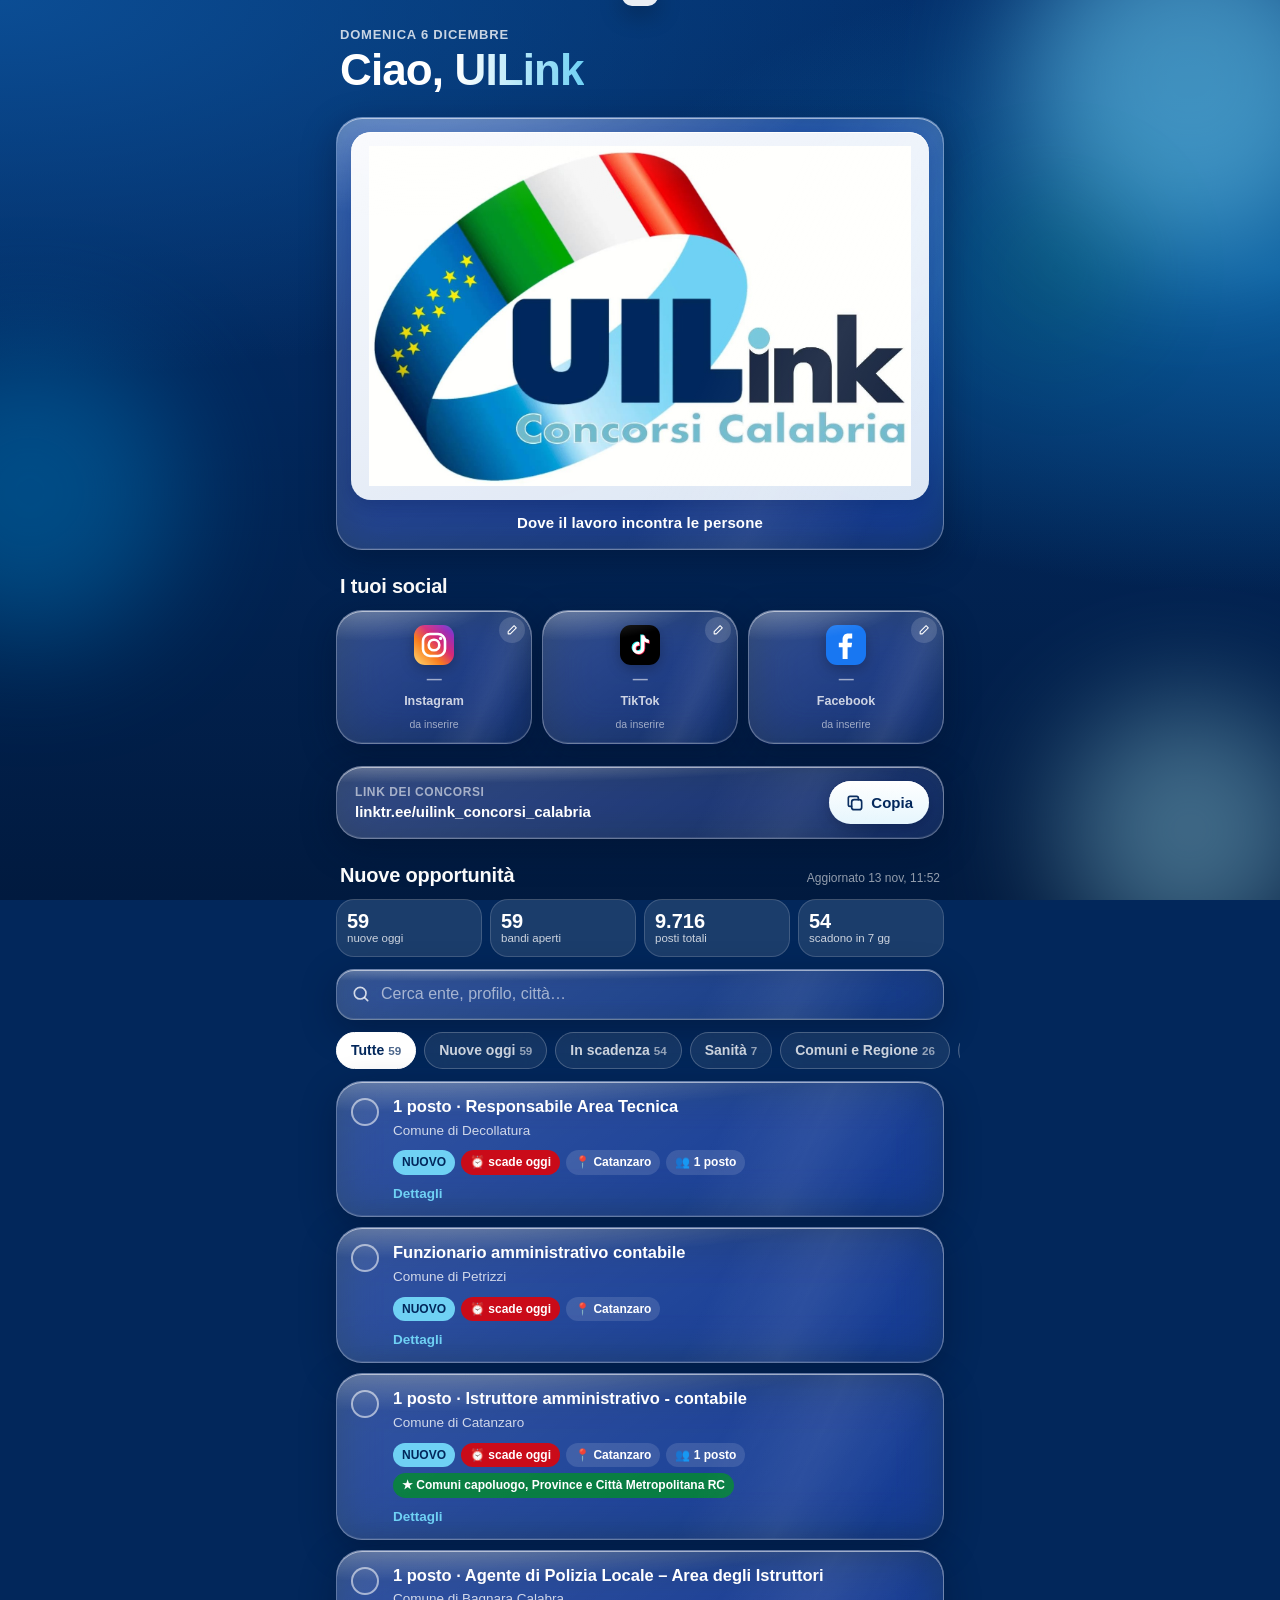
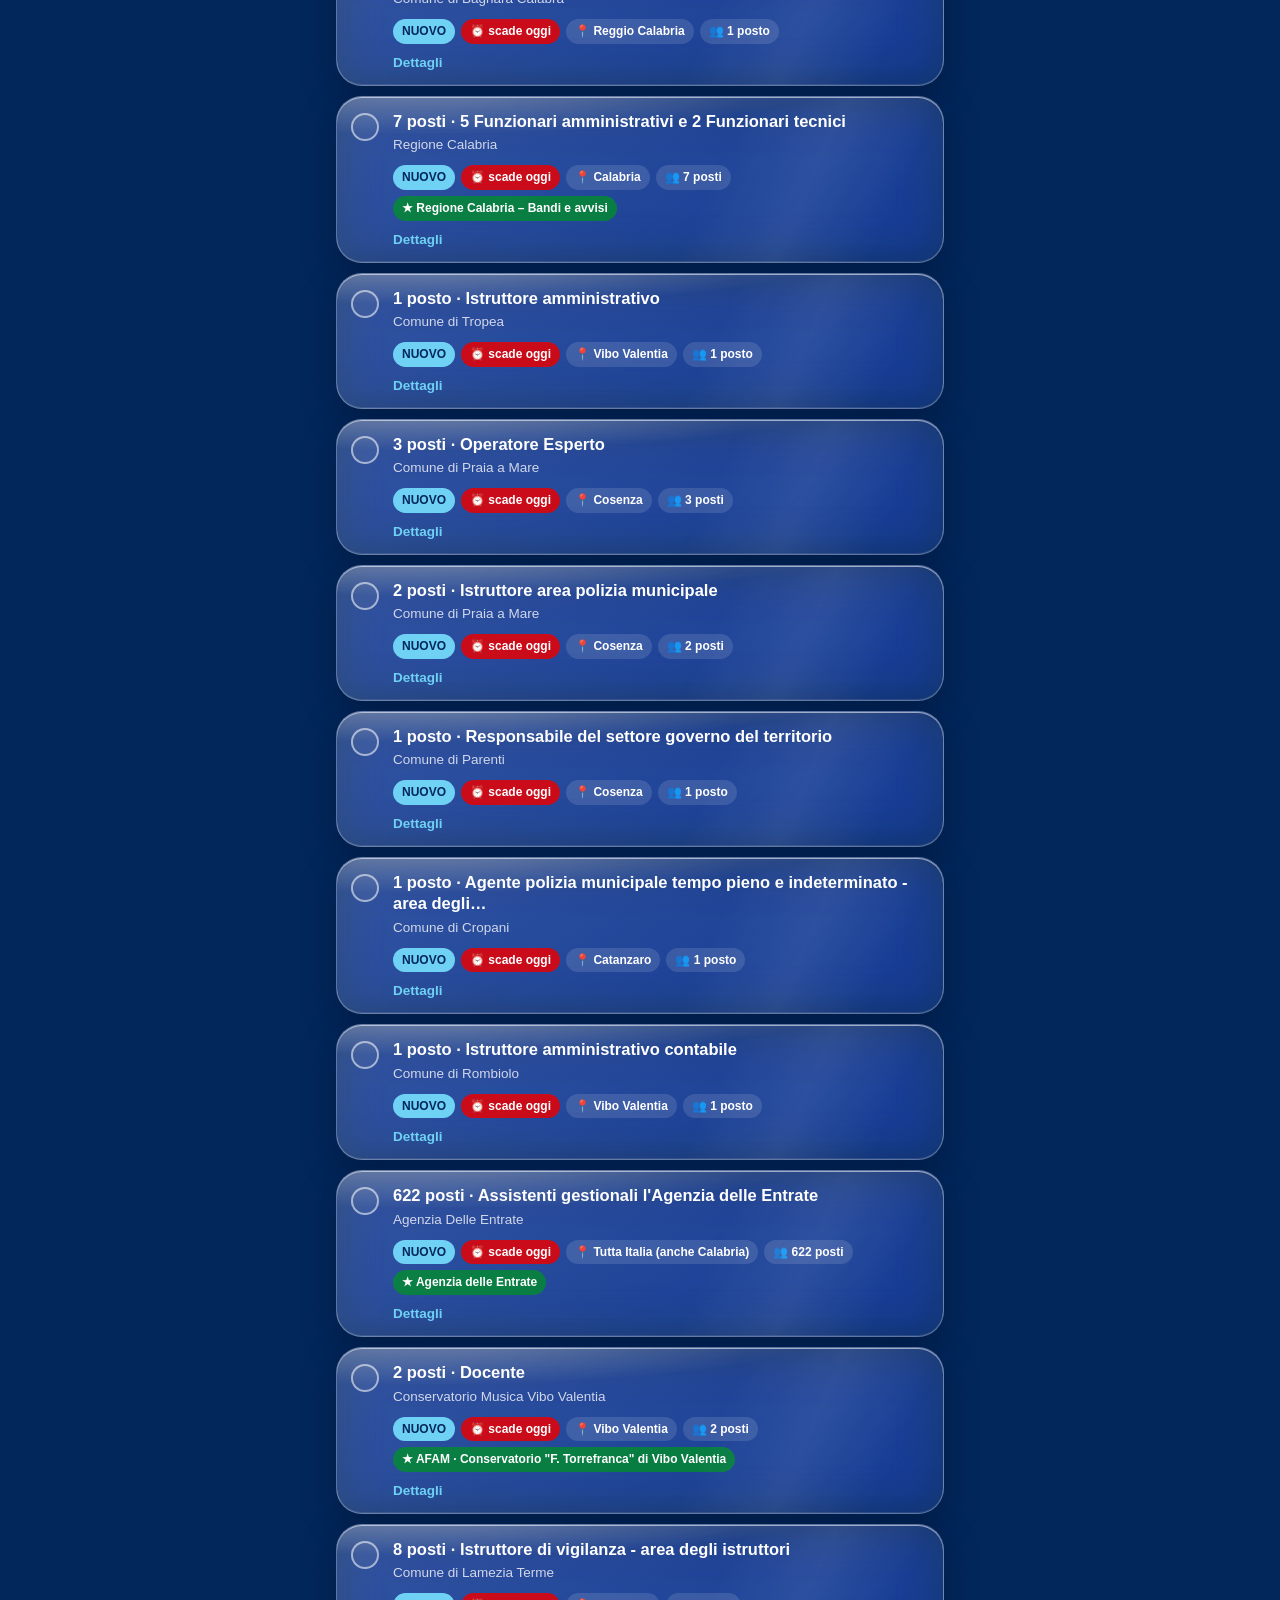
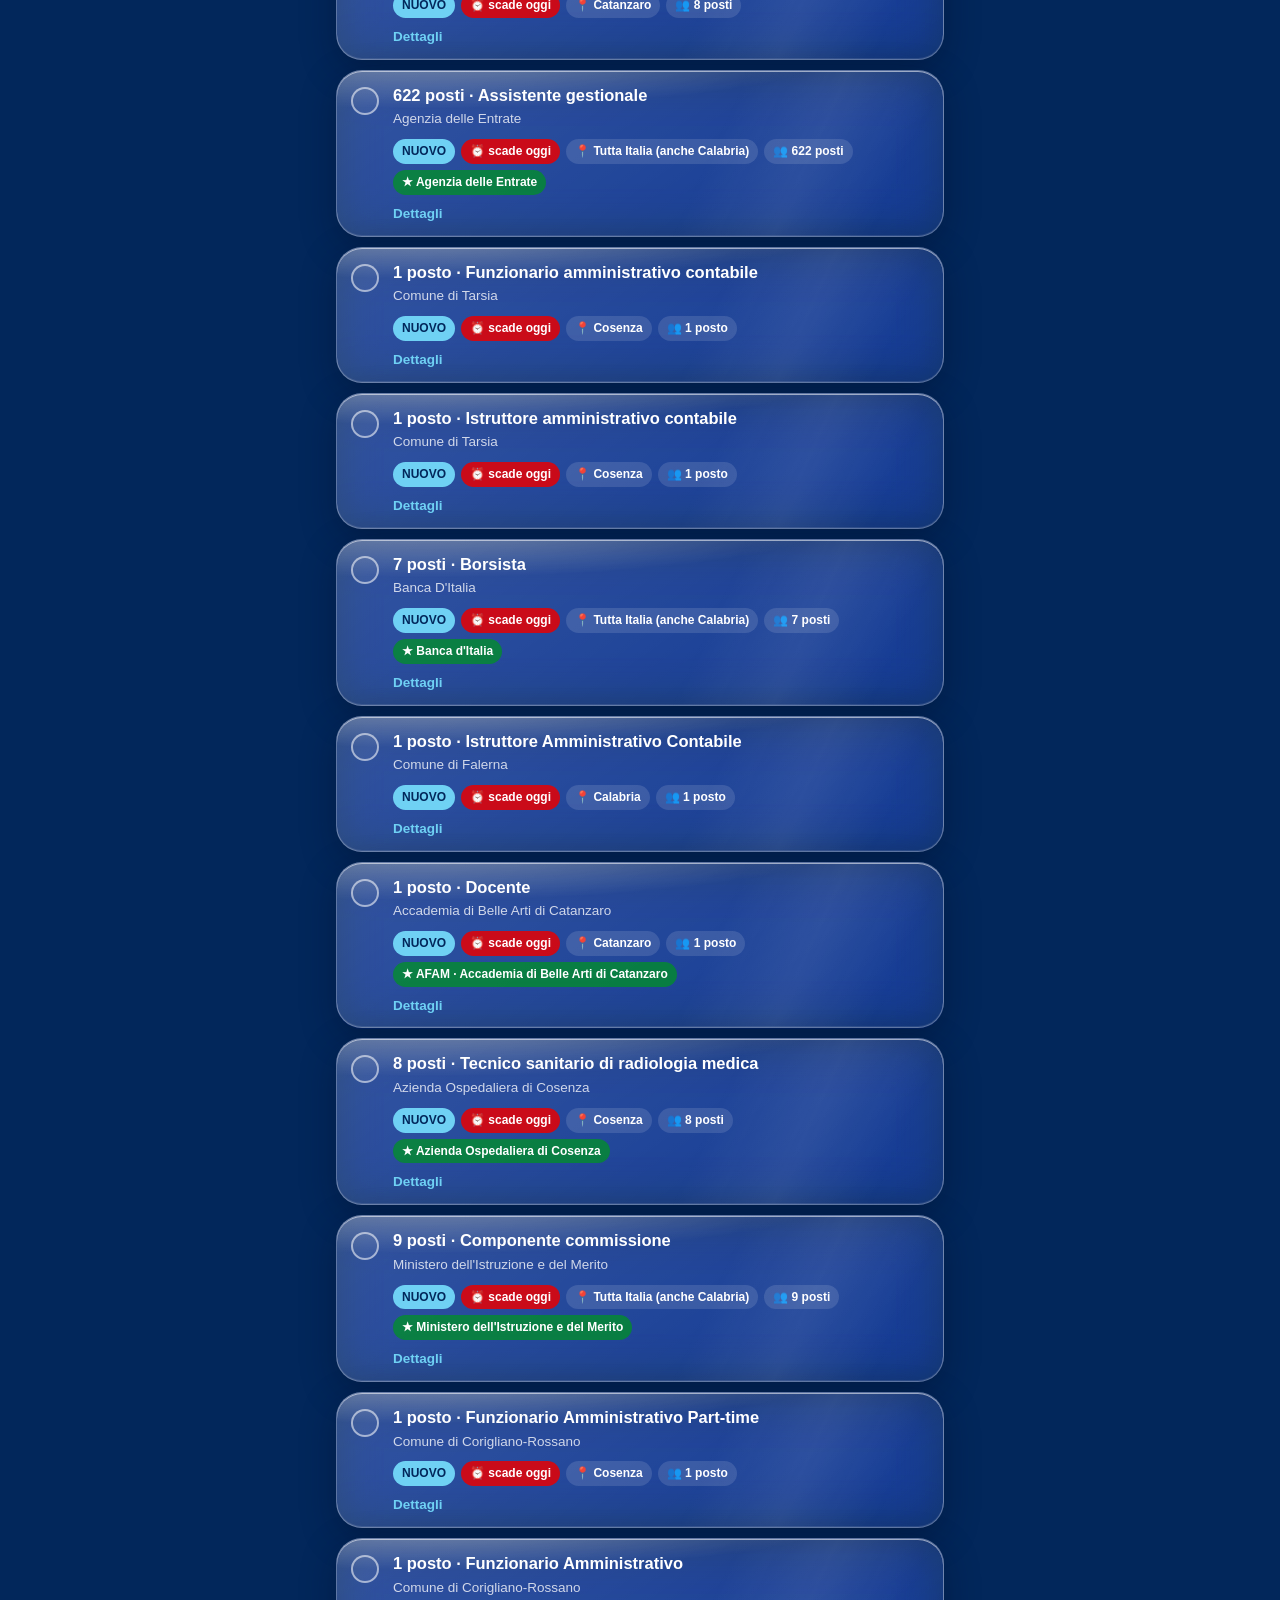
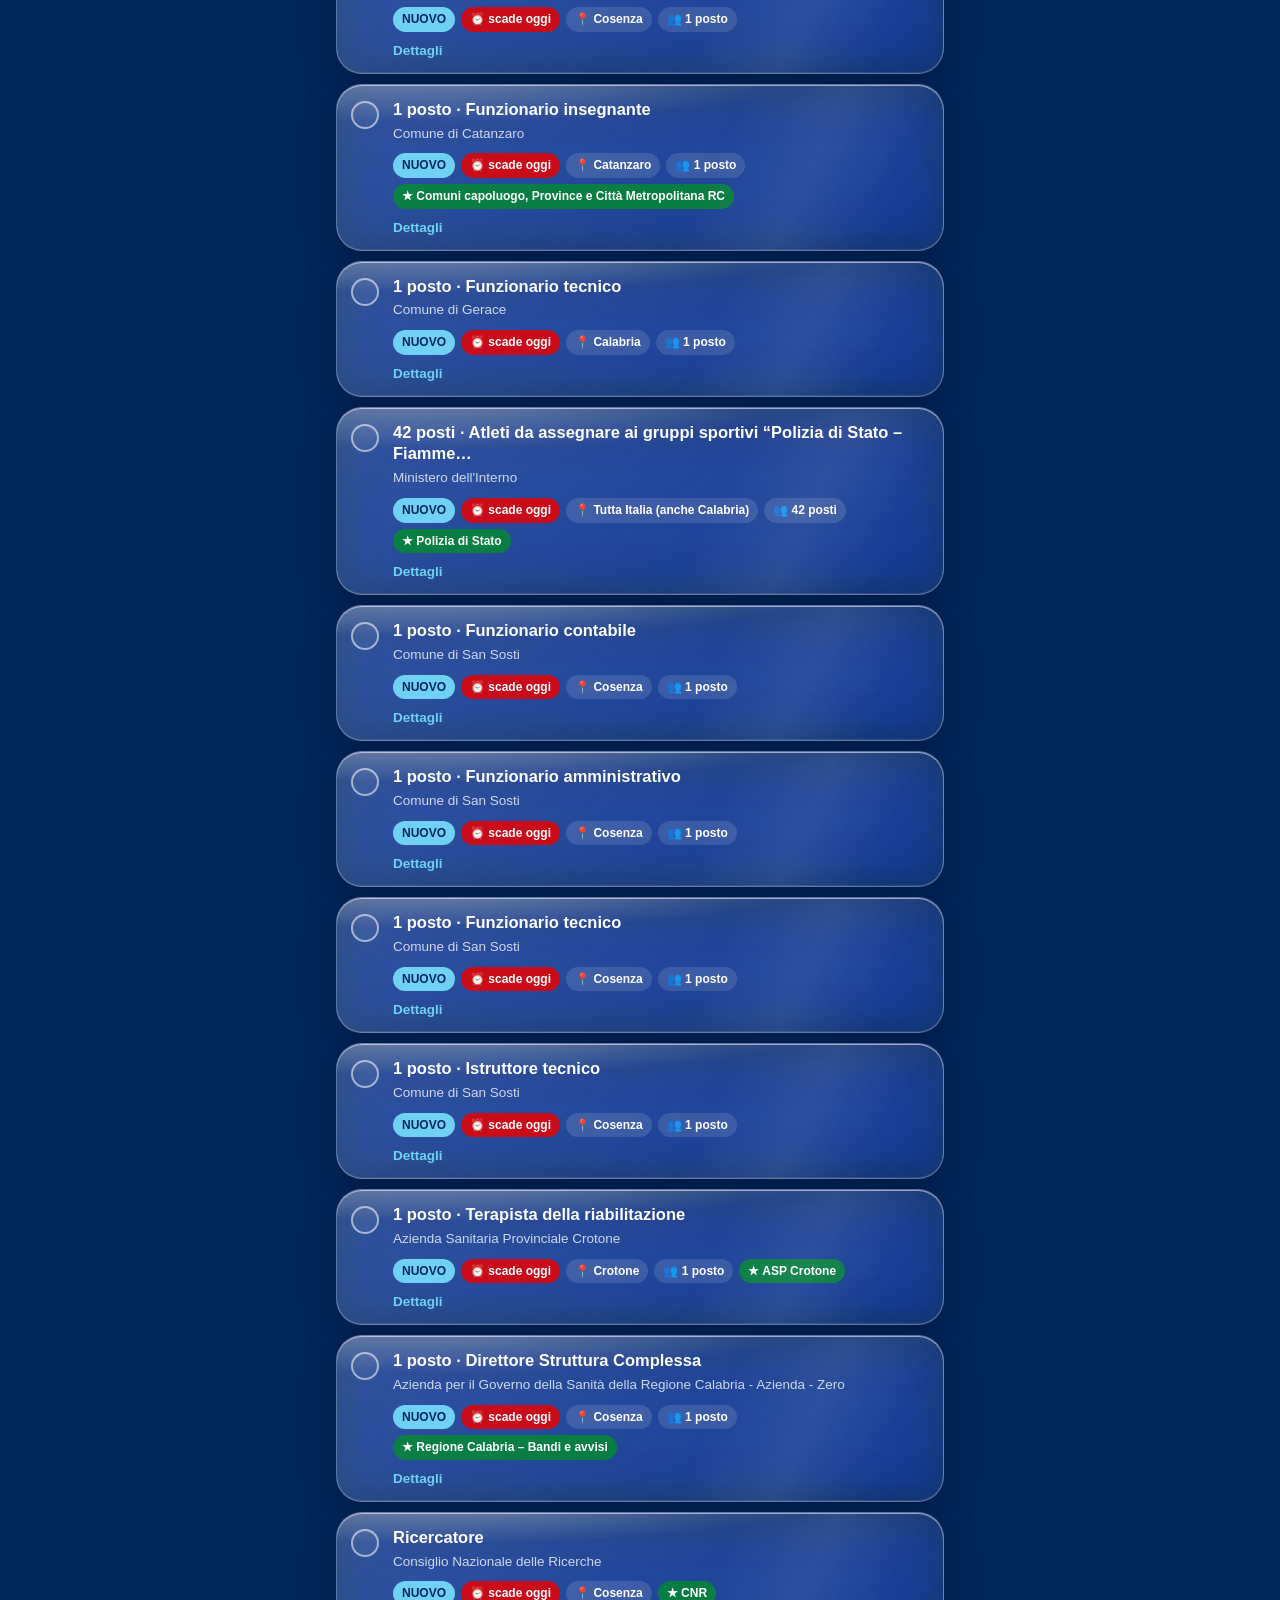
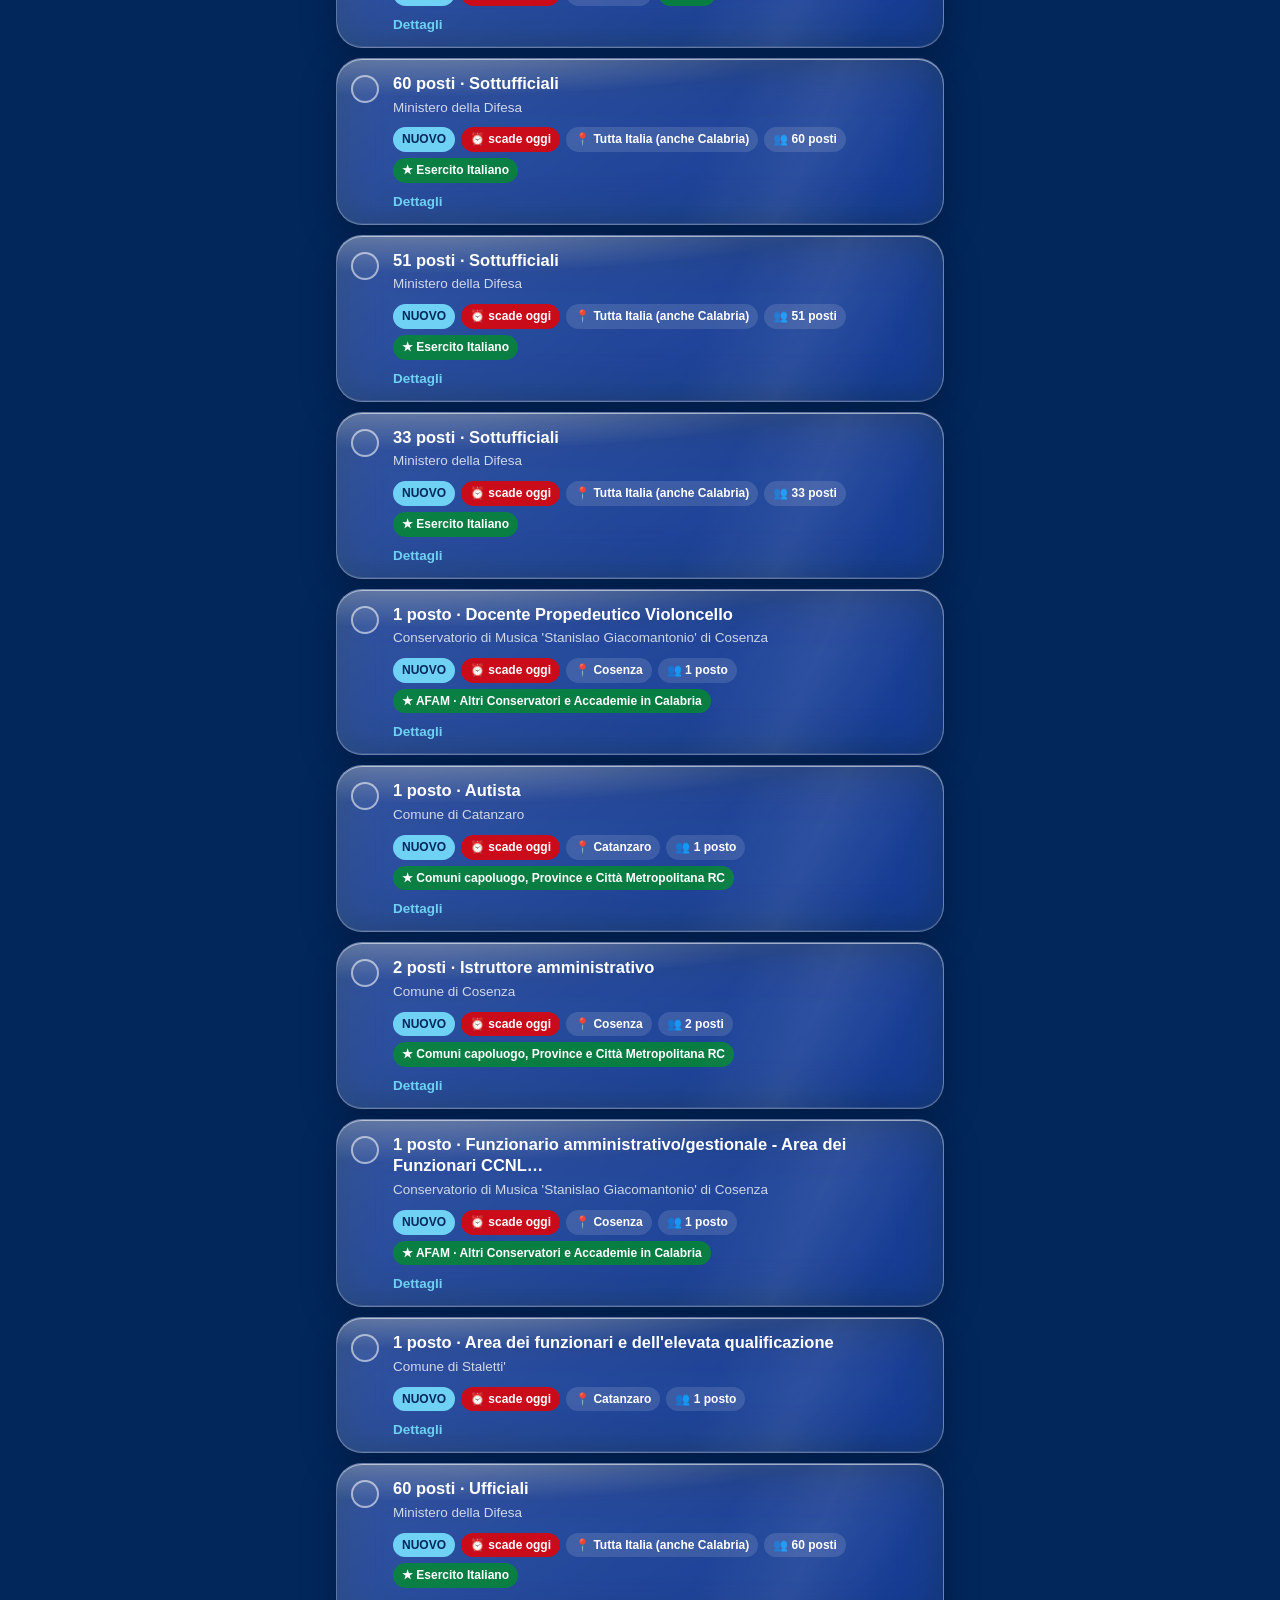
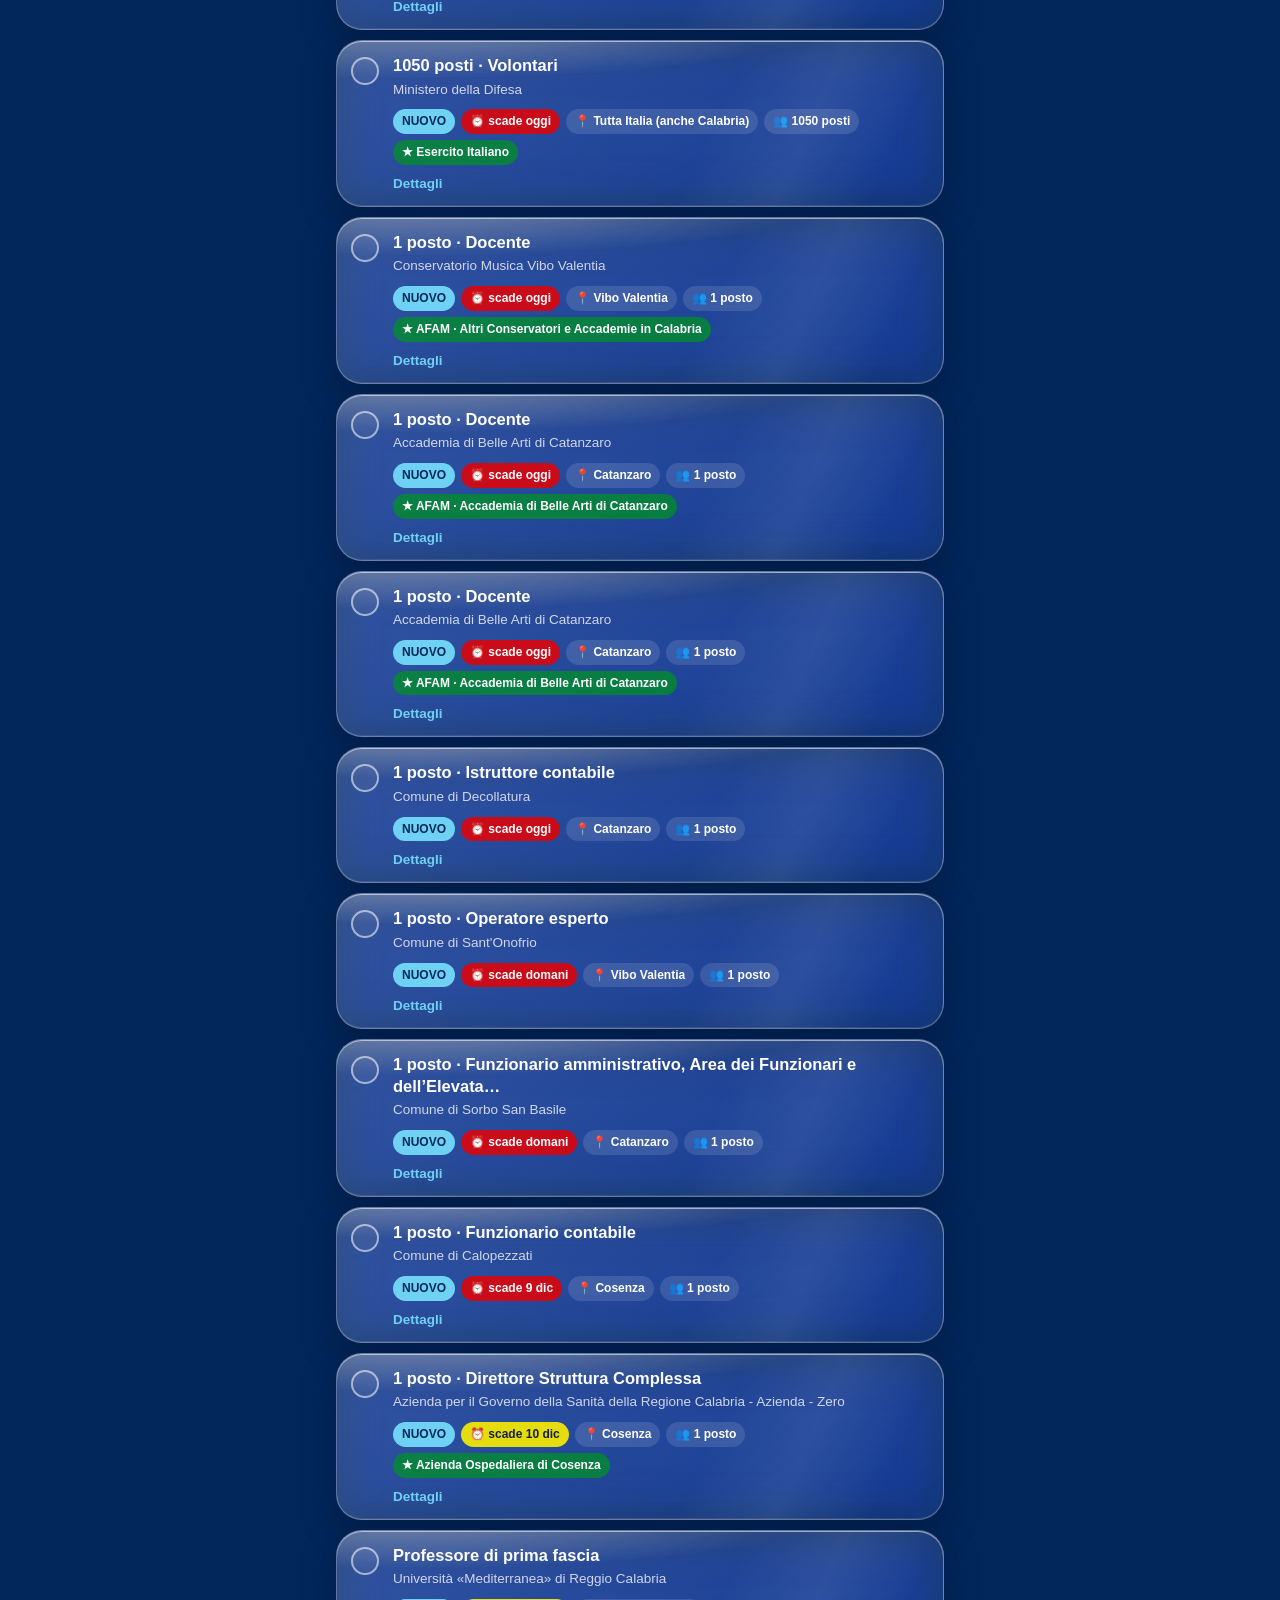
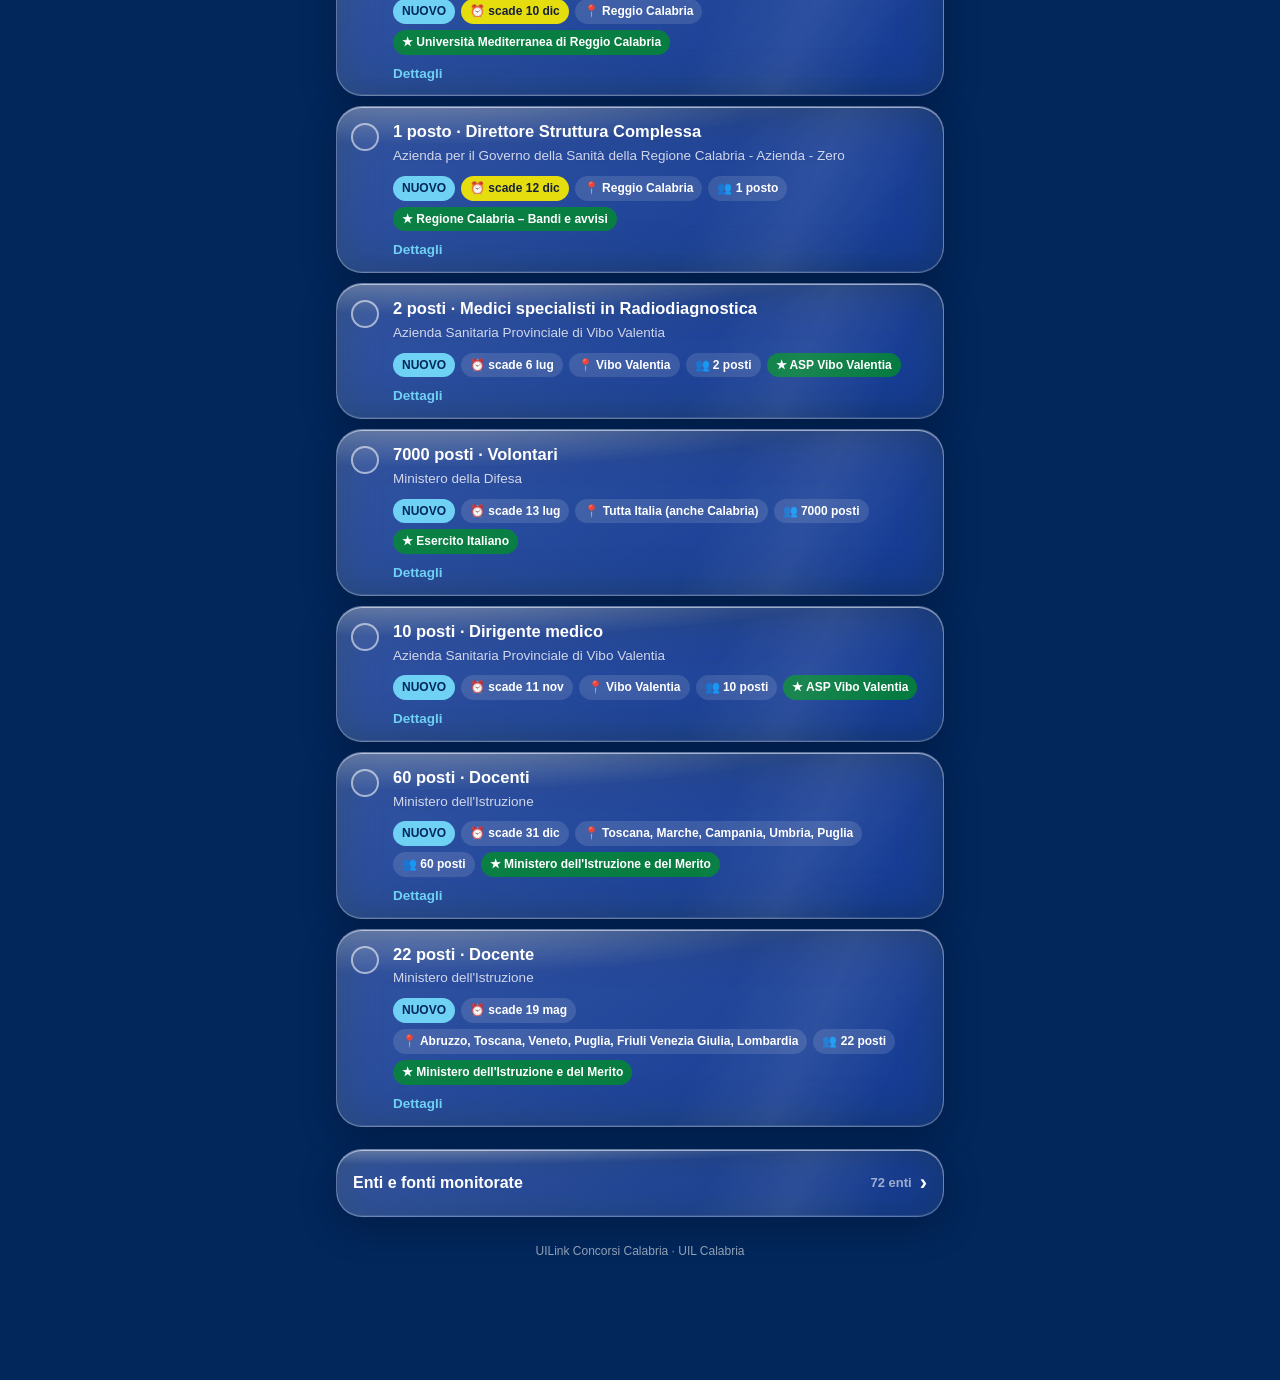
==== index.html @ e1fb7794 "UILink Concorsi Calabria: web app iPhone con raccolta bandi giornaliera Co-Authored-By: Claude Opus " ====
<!doctype html>
<html lang="it">
<head>
  <meta charset="utf-8">
  <meta name="viewport" content="width=device-width, initial-scale=1, viewport-fit=cover">
  <title>UILink Concorsi</title>
  <meta name="description" content="UILink Concorsi Calabria – opportunità di lavoro in Calabria ogni giorno">
  <meta name="theme-color" content="#02275B">
  <meta name="apple-mobile-web-app-capable" content="yes">
  <meta name="mobile-web-app-capable" content="yes">
  <meta name="apple-mobile-web-app-status-bar-style" content="black-translucent">
  <meta name="apple-mobile-web-app-title" content="UILink">
  <link rel="apple-touch-icon" href="icons/apple-touch-icon.png">
  <link rel="icon" type="image/png" href="icons/icon-192.png">
  <link rel="manifest" href="manifest.webmanifest">
  <link rel="stylesheet" href="styles.css">
</head>
<body>
  <!-- sfondo animato -->
  <div class="bg" aria-hidden="true">
    <span class="blob b1"></span><span class="blob b2"></span><span class="blob b3"></span><span class="blob b4"></span>
  </div>

  <main class="app">
    <!-- SALUTO -->
    <header class="hello">
      <p class="hello-date" id="today"></p>
      <h1>Ciao, <span class="grad">UILink</span></h1>
    </header>

    <!-- LOGO -->
    <section class="glass hero">
      <div class="logo-tile"><img src="icons/logo.jpg" alt="UILink Concorsi Calabria" width="1490" height="935"></div>
      <p class="tagline">Dove il lavoro incontra le persone</p>
    </section>

    <!-- CONTATORI SOCIAL -->
    <section aria-labelledby="social-title">
      <h2 class="section-title" id="social-title">I tuoi social</h2>
      <div class="social-grid" id="social"></div>
    </section>

    <!-- LINKTREE -->
    <section class="glass link-box">
      <div class="link-text">
        <span class="label">Link dei concorsi</span>
        <a id="linktree" href="https://linktr.ee/uilink_concorsi_calabria" target="_blank" rel="noopener">linktr.ee/uilink_concorsi_calabria</a>
      </div>
      <button class="btn-copy" id="copyLink" aria-label="Copia il link negli appunti">
        <svg viewBox="0 0 24 24" aria-hidden="true"><rect x="8" y="8" width="12" height="12" rx="3"/><path d="M16 8V6a2 2 0 0 0-2-2H6a2 2 0 0 0-2 2v8a2 2 0 0 0 2 2h2"/></svg>
        <span>Copia</span>
      </button>
    </section>

    <!-- OPPORTUNITÀ -->
    <section aria-labelledby="jobs-title">
      <div class="jobs-head">
        <h2 class="section-title" id="jobs-title">Nuove opportunità</h2>
        <span class="updated" id="updated"></span>
      </div>
      <div class="stats" id="stats"></div>
      <label class="glass search">
        <svg viewBox="0 0 24 24" aria-hidden="true"><circle cx="11" cy="11" r="7"/><path d="m20 20-3.5-3.5"/></svg>
        <input id="q" type="search" placeholder="Cerca ente, profilo, città…" autocomplete="off">
      </label>
      <div class="chips" id="chips" role="tablist"></div>
      <div class="jobs" id="jobs"><p class="empty">Caricamento opportunità…</p></div>
    </section>

    <!-- FONTI -->
    <section class="glass sources">
      <details>
        <summary>
          <span>Enti e fonti monitorate</span>
          <span class="count" id="srcCount"></span>
        </summary>
        <p class="hint">Bandi raccolti ogni mattina da inPA, ConcorsiPubblici e Concorsando e riconosciuti per ente.
          Per le aziende che pubblicano solo sul proprio sito apri la pagina "Lavora con noi".</p>
        <div id="sources"></div>
      </details>
    </section>

    <footer class="foot">UILink Concorsi Calabria · UIL Calabria</footer>
  </main>

  <!-- BARRA AZIONE SELEZIONE -->
  <div class="action-bar" id="actionBar" hidden>
    <button class="ghost" id="clearSel">Annulla</button>
    <button class="primary" id="makeText">
      <svg viewBox="0 0 24 24" aria-hidden="true"><path d="M4 20h4L19 9l-4-4L4 16v4z"/><path d="m14 6 4 4"/></svg>
      Crea testo video <b id="selCount">0</b>
    </button>
  </div>

  <!-- FOGLIO TESTO VIDEO -->
  <div class="sheet-backdrop" id="sheetBg" hidden></div>
  <section class="sheet" id="sheet" aria-modal="true" role="dialog" aria-labelledby="sheet-title" hidden>
    <div class="grabber"></div>
    <div class="sheet-head">
      <h2 id="sheet-title">Testo per il video</h2>
      <button class="icon-btn" id="closeSheet" aria-label="Chiudi">✕</button>
    </div>
    <p class="hint">Puoi modificare liberamente il testo. Le parti tra [parentesi quadre] sono da completare.</p>
    <textarea id="script" spellcheck="true"></textarea>
    <div class="sheet-actions">
      <button class="ghost" id="regen">↻ Altro titolo</button>
      <button class="ghost" id="share">Condividi</button>
      <button class="primary" id="copyScript">Copia</button>
    </div>
  </section>

  <!-- MODIFICA FOLLOWER -->
  <dialog class="glass dlg" id="fDialog">
    <form method="dialog">
      <h3 id="fTitle">Follower</h3>
      <p class="hint" id="fHint"></p>
      <input id="fInput" type="number" inputmode="numeric" min="0" placeholder="Numero follower">
      <a class="ghost tt-link" id="ttConnect" href="#" hidden>Collega TikTok per l'aggiornamento automatico</a>
      <div class="sheet-actions">
        <button class="ghost" value="cancel">Annulla</button>
        <button class="primary" value="ok" id="fSave">Salva</button>
      </div>
    </form>
  </dialog>

  <div class="toast" id="toast" role="status" aria-live="polite"></div>

  <script src="app.js"></script>
</body>
</html>
---- styles.css ----
/* UILink Concorsi Calabria — palette dal logo UIL */
:root {
  --navy: #02275B;
  --ink: #15213B;
  --eu: #006DAE;
  --celeste: #76ADC2;
  --azzurro: #6FD1F4;
  --dot: #76C7DC;
  --verde: #019026;
  --rosso: #E70103;
  --stella: #FBEE01;

  --text: #FFFFFF;
  --text-2: rgba(255, 255, 255, .78);
  --text-3: rgba(255, 255, 255, .58);
  --glass-bg: linear-gradient(145deg, rgba(255, 255, 255, .20), rgba(255, 255, 255, .07));
  --glass-border: rgba(255, 255, 255, .30);
  --glass-shadow: 0 10px 34px rgba(0, 12, 40, .38);
  --radius: 26px;
  --blur: blur(24px) saturate(185%);
  --safe-b: env(safe-area-inset-bottom, 0px);
  --safe-t: env(safe-area-inset-top, 0px);
  color-scheme: dark;
}

* { box-sizing: border-box; -webkit-tap-highlight-color: transparent; }
html { -webkit-text-size-adjust: 100%; }
body {
  margin: 0;
  min-height: 100vh;
  background: var(--navy);
  color: var(--text);
  font-family: -apple-system, BlinkMacSystemFont, "SF Pro Text", "SF Pro Display", "Helvetica Neue", Arial, sans-serif;
  font-size: 16px;
  line-height: 1.4;
  overflow-x: hidden;
}
button, input, textarea { font: inherit; color: inherit; }
a { color: inherit; }
svg { width: 20px; height: 20px; fill: none; stroke: currentColor; stroke-width: 2; stroke-linecap: round; stroke-linejoin: round; flex: none; }

/* ---------- sfondo liquido ---------- */
.bg {
  position: fixed; inset: 0; z-index: -1; overflow: hidden;
  background:
    radial-gradient(120% 70% at 0% 0%, #0b4d94 0%, transparent 60%),
    radial-gradient(90% 60% at 100% 30%, #0a5d9e 0%, transparent 60%),
    linear-gradient(180deg, #03306c 0%, var(--navy) 45%, #011a3f 100%);
}
.blob { position: absolute; border-radius: 50%; filter: blur(60px); opacity: .55; animation: float 22s ease-in-out infinite alternate; }
.b1 { width: 340px; height: 340px; background: var(--azzurro); top: -90px; right: -80px; }
.b2 { width: 300px; height: 300px; background: var(--eu); top: 38%; left: -120px; animation-duration: 26s; }
.b3 { width: 260px; height: 260px; background: var(--celeste); bottom: -60px; right: -40px; animation-duration: 30s; }
.b4 { width: 140px; height: 140px; background: var(--verde); top: 22%; right: 12%; opacity: .18; animation-duration: 34s; }
@keyframes float { to { transform: translate(40px, 60px) scale(1.15); } }
@media (prefers-reduced-motion: reduce) { .blob { animation: none; } }

/* ---------- vetro ---------- */
.glass {
  position: relative;
  background: var(--glass-bg);
  -webkit-backdrop-filter: var(--blur);
  backdrop-filter: var(--blur);
  border: 1px solid var(--glass-border);
  border-radius: var(--radius);
  box-shadow: var(--glass-shadow), inset 0 1px 0 rgba(255, 255, 255, .55), inset 0 -1px 0 rgba(255, 255, 255, .10);
  overflow: hidden;
}
/* riflesso speculare tipo "liquid glass" */
.glass::before {
  content: ""; position: absolute; inset: 0; pointer-events: none; border-radius: inherit;
  background:
    radial-gradient(120% 60% at 15% -10%, rgba(255, 255, 255, .35), transparent 55%),
    linear-gradient(115deg, transparent 60%, rgba(255, 255, 255, .08) 75%, transparent 90%);
}

/* ---------- layout ---------- */
.app {
  max-width: 640px; margin: 0 auto;
  padding: calc(var(--safe-t) + 18px) 16px calc(var(--safe-b) + 120px);
  display: flex; flex-direction: column; gap: 22px;
}
.hello { padding: 8px 4px 0; }
.hello-date { margin: 0; color: var(--text-2); font-size: 13px; font-weight: 600; text-transform: uppercase; letter-spacing: .06em; }
.hello h1 { margin: 2px 0 0; font-size: 38px; line-height: 1.1; font-weight: 800; letter-spacing: -.02em; }
.grad { background: linear-gradient(90deg, #fff 0%, var(--azzurro) 100%); -webkit-background-clip: text; background-clip: text; color: transparent; }

.hero { padding: 14px; display: flex; flex-direction: column; gap: 12px; align-items: center; }
.logo-tile {
  width: 100%; border-radius: 20px; padding: 14px 18px;
  background: linear-gradient(160deg, rgba(255, 255, 255, .97), rgba(240, 248, 255, .9));
  box-shadow: inset 0 1px 0 #fff, 0 6px 20px rgba(0, 20, 60, .25);
}
.logo-tile img { display: block; width: 100%; height: auto; }
.tagline { margin: 0 0 2px; font-weight: 700; font-size: 15px; color: var(--text); letter-spacing: .01em; }

.section-title { margin: 0 4px 10px; font-size: 20px; font-weight: 700; letter-spacing: -.01em; }

/* ---------- social ---------- */
.social-grid { display: grid; grid-template-columns: repeat(3, 1fr); gap: 10px; }
.social {
  padding: 14px 10px 12px; text-align: center; text-decoration: none;
  display: flex; flex-direction: column; align-items: center; gap: 6px; min-width: 0;
}
.social .ico { width: 40px; height: 40px; border-radius: 12px; display: grid; place-items: center; box-shadow: 0 4px 14px rgba(0, 0, 0, .25); }
.social .ico svg { width: 40px; height: 40px; stroke: none; }
.social .num { font-size: 22px; font-weight: 800; letter-spacing: -.02em; font-variant-numeric: tabular-nums; line-height: 1.1; }
.social .num.na { font-size: 15px; color: var(--text-3); font-weight: 600; }
.social .name { font-size: 12.5px; color: var(--text-2); font-weight: 600; }
.social .meta { font-size: 10.5px; color: var(--text-3); }
.social .edit {
  position: absolute; top: 6px; right: 6px; width: 26px; height: 26px; border-radius: 50%;
  border: 0; background: rgba(255, 255, 255, .14); display: grid; place-items: center; cursor: pointer;
}
.social .edit svg { width: 13px; height: 13px; }

/* ---------- linktree ---------- */
.link-box { display: flex; align-items: center; gap: 12px; padding: 14px 14px 14px 18px; }
.link-text { flex: 1; min-width: 0; display: flex; flex-direction: column; }
.label { font-size: 12px; color: var(--text-3); font-weight: 600; text-transform: uppercase; letter-spacing: .05em; }
.link-text a { font-weight: 700; font-size: 15px; text-decoration: none; overflow: hidden; text-overflow: ellipsis; white-space: nowrap; }
.btn-copy {
  display: inline-flex; align-items: center; gap: 6px; border: 0; cursor: pointer;
  padding: 11px 16px; border-radius: 999px; font-weight: 700; font-size: 15px;
  background: linear-gradient(180deg, #fff, #e6f6fd); color: var(--navy);
  box-shadow: 0 4px 14px rgba(0, 0, 0, .22), inset 0 1px 0 #fff;
  transition: transform .15s ease;
}
.btn-copy:active { transform: scale(.95); }
.btn-copy.done { background: linear-gradient(180deg, #d7ffe1, #b8f2c8); color: #0b4d1f; }

/* ---------- opportunità ---------- */
.jobs-head { display: flex; align-items: baseline; justify-content: space-between; gap: 8px; }
.updated { font-size: 12px; color: var(--text-3); margin-right: 4px; text-align: right; }
.stats { display: grid; grid-template-columns: repeat(4, minmax(0, 1fr)); gap: 8px; margin: 0 0 12px; }
.stat {
  min-width: 0; padding: 10px 10px; border-radius: 18px;
  background: rgba(255, 255, 255, .10); border: 1px solid rgba(255, 255, 255, .16);
}
.stat b { display: block; font-size: 20px; font-weight: 800; font-variant-numeric: tabular-nums; line-height: 1.1; }
.stat span { font-size: 11.5px; color: var(--text-2); line-height: 1.2; display: block; }

.search { display: flex; align-items: center; gap: 10px; padding: 0 14px; border-radius: 18px; }
.search svg { color: var(--text-2); }
.search input { flex: 1; border: 0; background: none; outline: none; padding: 13px 0; font-size: 16px; min-width: 0; }
.search input::placeholder { color: var(--text-3); }

.chips { display: flex; gap: 8px; overflow-x: auto; padding: 12px 2px 4px; margin: 0 -16px; padding-left: 16px; padding-right: 16px; scrollbar-width: none; }
.chips::-webkit-scrollbar { display: none; }
.chip {
  flex: none; border: 1px solid rgba(255, 255, 255, .22); background: rgba(255, 255, 255, .08);
  padding: 8px 14px; border-radius: 999px; font-size: 14px; font-weight: 600; color: var(--text-2); cursor: pointer;
  -webkit-backdrop-filter: blur(12px); backdrop-filter: blur(12px); white-space: nowrap;
}
.chip[aria-selected="true"] { background: #fff; color: var(--navy); border-color: #fff; }
.chip small { opacity: .7; font-weight: 700; margin-left: 4px; }

.jobs { display: flex; flex-direction: column; gap: 10px; margin-top: 8px; }
.empty { text-align: center; color: var(--text-2); padding: 30px 10px; }

.job { padding: 14px 14px 12px; display: grid; grid-template-columns: 30px 1fr; gap: 4px 12px; transition: border-color .2s, transform .15s; }
.job.sel { border-color: var(--azzurro); box-shadow: var(--glass-shadow), 0 0 0 2px rgba(111, 209, 244, .55), inset 0 1px 0 rgba(255, 255, 255, .55); }
.check {
  grid-row: span 3; align-self: start; margin-top: 2px;
  width: 28px; height: 28px; border-radius: 50%; border: 2px solid rgba(255, 255, 255, .55);
  background: rgba(255, 255, 255, .06); display: grid; place-items: center; cursor: pointer; padding: 0;
}
.check svg { width: 16px; height: 16px; opacity: 0; stroke-width: 3; }
.job.sel .check { background: var(--azzurro); border-color: var(--azzurro); color: var(--navy); }
.job.sel .check svg { opacity: 1; }
.job-title { margin: 0; font-size: 16.5px; font-weight: 700; line-height: 1.3; cursor: pointer; }
.job-ente { font-size: 13.5px; color: var(--text-2); margin: 0; }
.tags { display: flex; flex-wrap: wrap; gap: 6px; margin-top: 6px; }
.tag { font-size: 12px; font-weight: 700; padding: 4px 9px; border-radius: 999px; background: rgba(255, 255, 255, .12); color: var(--text); white-space: nowrap; }
.tag.new { background: var(--azzurro); color: var(--navy); }
.tag.hot { background: rgba(231, 1, 3, .85); }
.tag.warn { background: rgba(251, 238, 1, .9); color: var(--ink); }
.tag.watch { background: rgba(1, 144, 38, .75); }
.job-more { grid-column: 2; font-size: 14px; color: var(--text-2); }
.job-more p { margin: 8px 0 0; white-space: pre-line; }
.job-more b { color: var(--text); }
.job-links { display: flex; flex-wrap: wrap; gap: 8px; margin-top: 10px; }
.job-links a { font-size: 13px; font-weight: 700; text-decoration: none; padding: 7px 12px; border-radius: 999px; background: rgba(255, 255, 255, .16); }
.toggle { grid-column: 2; justify-self: start; border: 0; background: none; color: var(--azzurro); font-weight: 700; font-size: 13.5px; padding: 6px 0 0; cursor: pointer; }

/* ---------- fonti ---------- */
.sources { padding: 4px 16px; }
.sources summary { list-style: none; display: flex; justify-content: space-between; align-items: center; padding: 14px 0; font-weight: 700; cursor: pointer; }
.sources summary::-webkit-details-marker { display: none; }
.sources summary::after { content: "›"; font-size: 22px; transition: transform .2s; margin-left: 8px; }
.sources details[open] summary::after { transform: rotate(90deg); }
.sources .count { margin-left: auto; font-size: 13px; color: var(--text-3); }
.src-cat { margin: 14px 0 6px; font-size: 13px; text-transform: uppercase; letter-spacing: .05em; color: var(--azzurro); }
.src { display: flex; justify-content: space-between; gap: 10px; padding: 9px 0; border-top: 1px solid rgba(255, 255, 255, .1); font-size: 14.5px; text-decoration: none; }
.src span:last-child { color: var(--text-3); flex: none; }
.hint { font-size: 13px; color: var(--text-2); margin: 0 0 8px; }
.foot { text-align: center; font-size: 12px; color: var(--text-3); padding-top: 4px; }

/* ---------- barra azione ---------- */
.action-bar {
  position: fixed; left: 50%; transform: translateX(-50%);
  bottom: calc(var(--safe-b) + 14px); z-index: 20;
  display: flex; gap: 8px; padding: 8px; border-radius: 999px; width: min(560px, calc(100% - 24px));
  background: rgba(20, 50, 100, .45); -webkit-backdrop-filter: var(--blur); backdrop-filter: var(--blur);
  border: 1px solid var(--glass-border); box-shadow: 0 14px 40px rgba(0, 10, 40, .5), inset 0 1px 0 rgba(255, 255, 255, .5);
  animation: rise .25s ease-out;
}
.action-bar[hidden] { display: none; }
@keyframes rise { from { transform: translate(-50%, 30px); opacity: 0; } }
.primary, .ghost {
  border: 0; border-radius: 999px; padding: 13px 18px; font-weight: 700; font-size: 15.5px; cursor: pointer;
  display: inline-flex; align-items: center; justify-content: center; gap: 8px; transition: transform .15s;
}
.primary:active, .ghost:active { transform: scale(.96); }
.primary { flex: 1; background: linear-gradient(180deg, #fff, #dff3fc); color: var(--navy); box-shadow: inset 0 1px 0 #fff, 0 4px 14px rgba(0, 0, 0, .2); }
.primary b { background: var(--navy); color: #fff; border-radius: 999px; padding: 1px 8px; font-size: 13px; }
.ghost { background: rgba(255, 255, 255, .14); color: #fff; }

/* ---------- foglio testo ---------- */
.sheet-backdrop { position: fixed; inset: 0; background: rgba(0, 10, 30, .45); z-index: 30; animation: fade .2s; }
.sheet-backdrop[hidden], .sheet[hidden] { display: none; }
@keyframes fade { from { opacity: 0; } }
.sheet {
  position: fixed; left: 0; right: 0; bottom: 0; z-index: 31; margin: 0 auto; max-width: 680px;
  height: calc(100dvh - var(--safe-t) - 28px); display: flex; flex-direction: column; gap: 8px;
  padding: 8px 16px calc(var(--safe-b) + 14px);
  border-radius: 30px 30px 0 0; border: 1px solid var(--glass-border); border-bottom: 0;
  background: linear-gradient(180deg, rgba(20, 60, 120, .72), rgba(2, 30, 70, .82));
  -webkit-backdrop-filter: blur(30px) saturate(180%); backdrop-filter: blur(30px) saturate(180%);
  box-shadow: 0 -10px 40px rgba(0, 0, 0, .4), inset 0 1px 0 rgba(255, 255, 255, .5);
  animation: slide .3s cubic-bezier(.2, .9, .3, 1);
}
@keyframes slide { from { transform: translateY(100%); } }
.grabber { width: 40px; height: 5px; border-radius: 3px; background: rgba(255, 255, 255, .4); margin: 0 auto 4px; }
.sheet-head { display: flex; align-items: center; justify-content: space-between; }
.sheet-head h2 { margin: 0; font-size: 20px; }
.icon-btn { border: 0; width: 34px; height: 34px; border-radius: 50%; background: rgba(255, 255, 255, .16); cursor: pointer; font-size: 15px; }
.sheet textarea {
  flex: 1; width: 100%; resize: none; border-radius: 20px; padding: 14px;
  background: rgba(255, 255, 255, .95); color: var(--ink); border: 0; outline: none;
  font-size: 16px; line-height: 1.5; box-shadow: inset 0 2px 8px rgba(0, 0, 0, .12);
}
.sheet-actions { display: flex; gap: 8px; }
.sheet-actions .primary, .sheet-actions .ghost { white-space: nowrap; padding: 13px 14px; font-size: 15px; }
.tt-link { width: 100%; text-decoration: none; margin: -4px 0 14px; font-size: 14px; }
.tt-link[hidden] { display: none; }

/* ---------- dialog follower ---------- */
.dlg { color: #fff; padding: 18px; width: min(360px, calc(100% - 32px)); background: rgba(10, 45, 100, .8); }
.dlg::backdrop { background: rgba(0, 10, 30, .5); }
.dlg h3 { margin: 0 0 6px; }
.dlg input { width: 100%; padding: 12px 14px; border-radius: 14px; border: 1px solid rgba(255, 255, 255, .3); background: rgba(255, 255, 255, .12); font-size: 18px; margin: 6px 0 14px; }

/* ---------- toast ---------- */
.toast {
  position: fixed; left: 50%; top: calc(var(--safe-t) + 14px); z-index: 50;
  transform: translate(-50%, -140%); transition: transform .3s cubic-bezier(.2, .9, .3, 1);
  padding: 10px 18px; border-radius: 999px; font-weight: 700; font-size: 14.5px;
  background: rgba(255, 255, 255, .92); color: var(--navy); box-shadow: 0 8px 24px rgba(0, 0, 0, .3);
}
.toast.show { transform: translate(-50%, 0); }

@media (min-width: 560px) { .hello h1 { font-size: 44px; } }
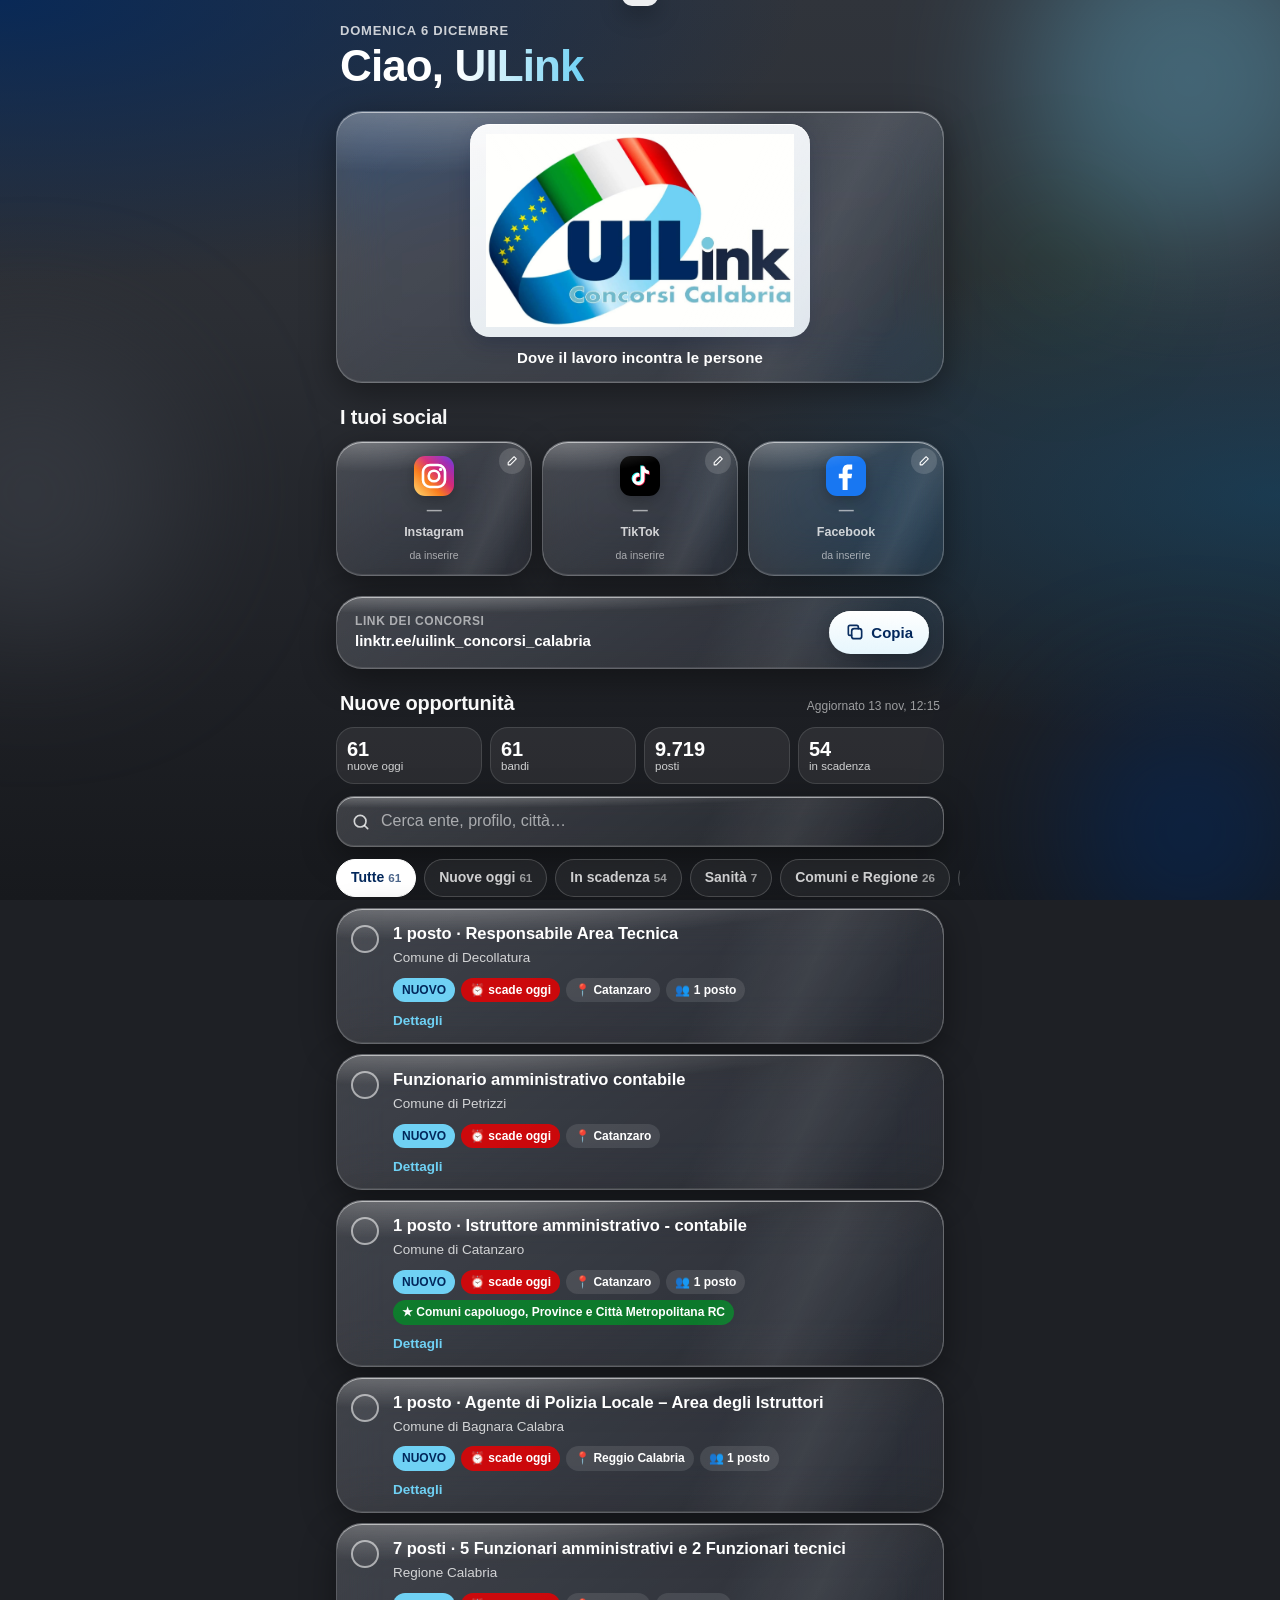
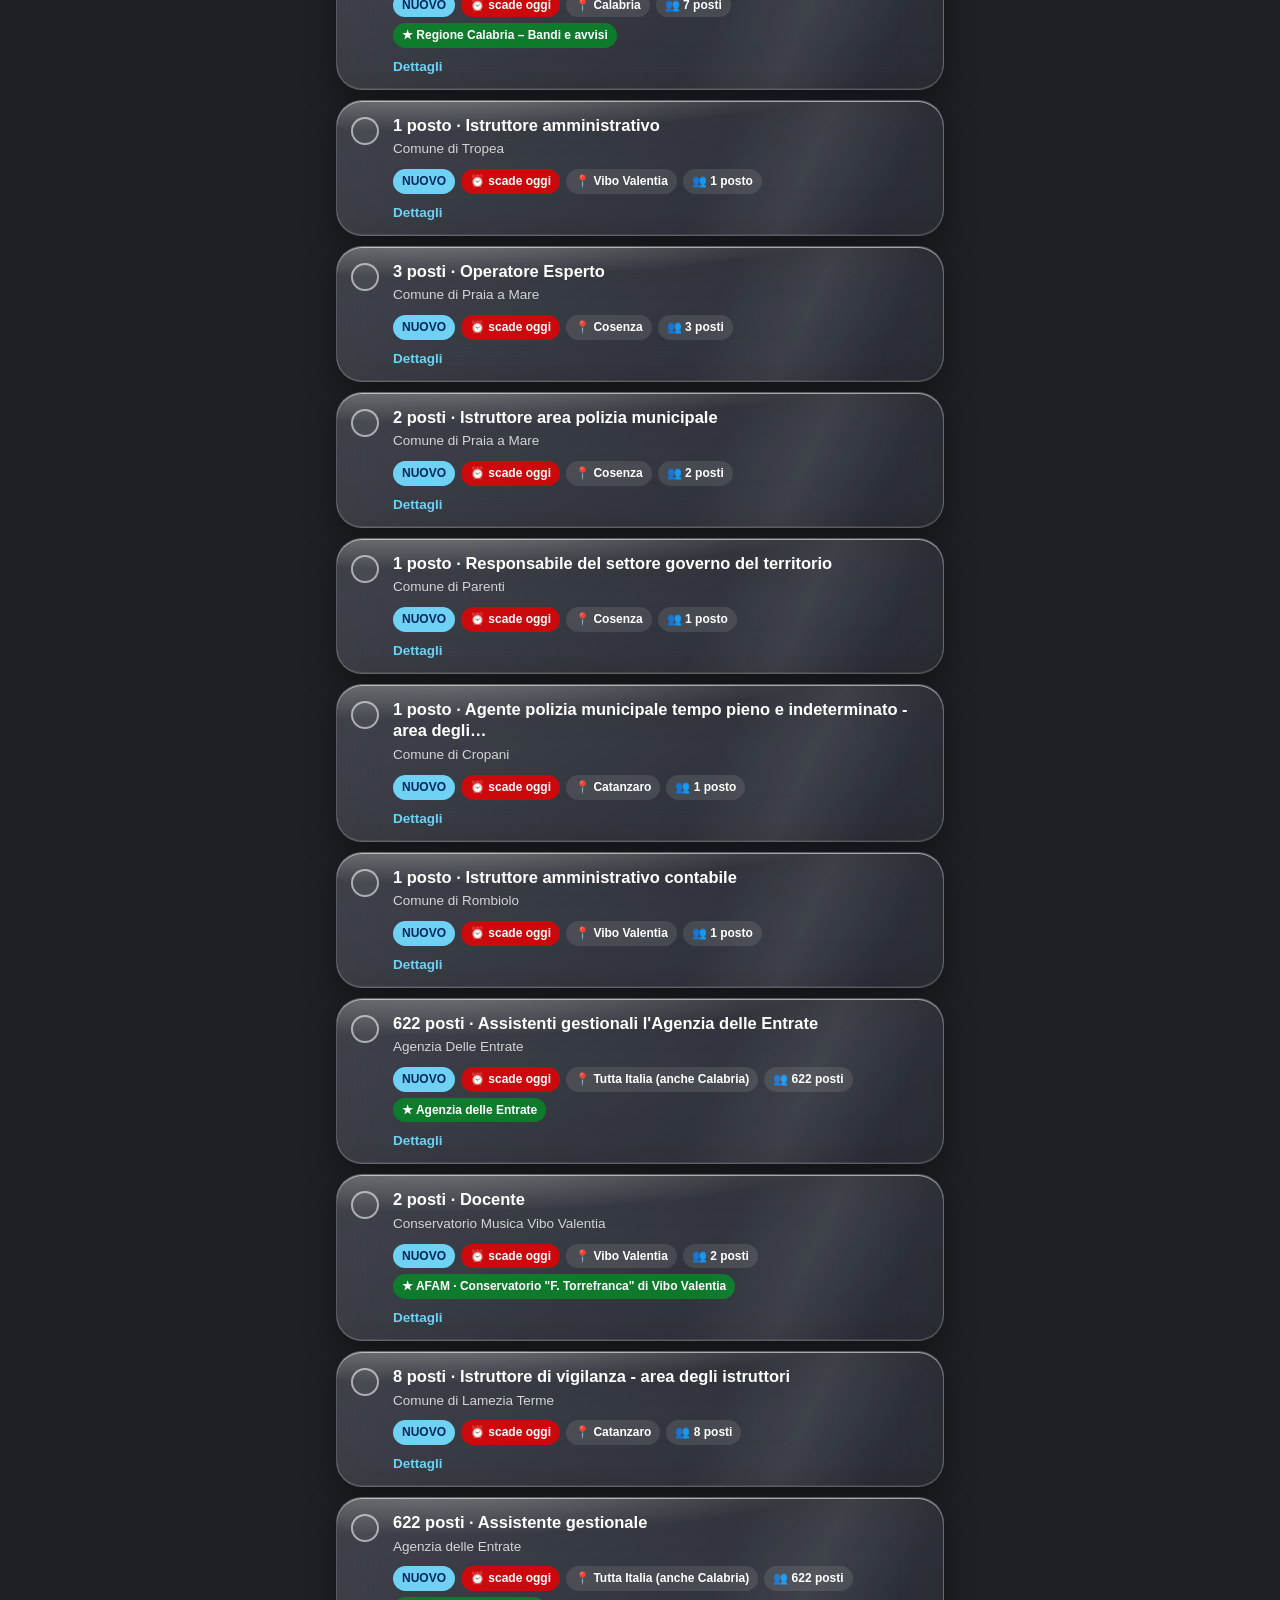
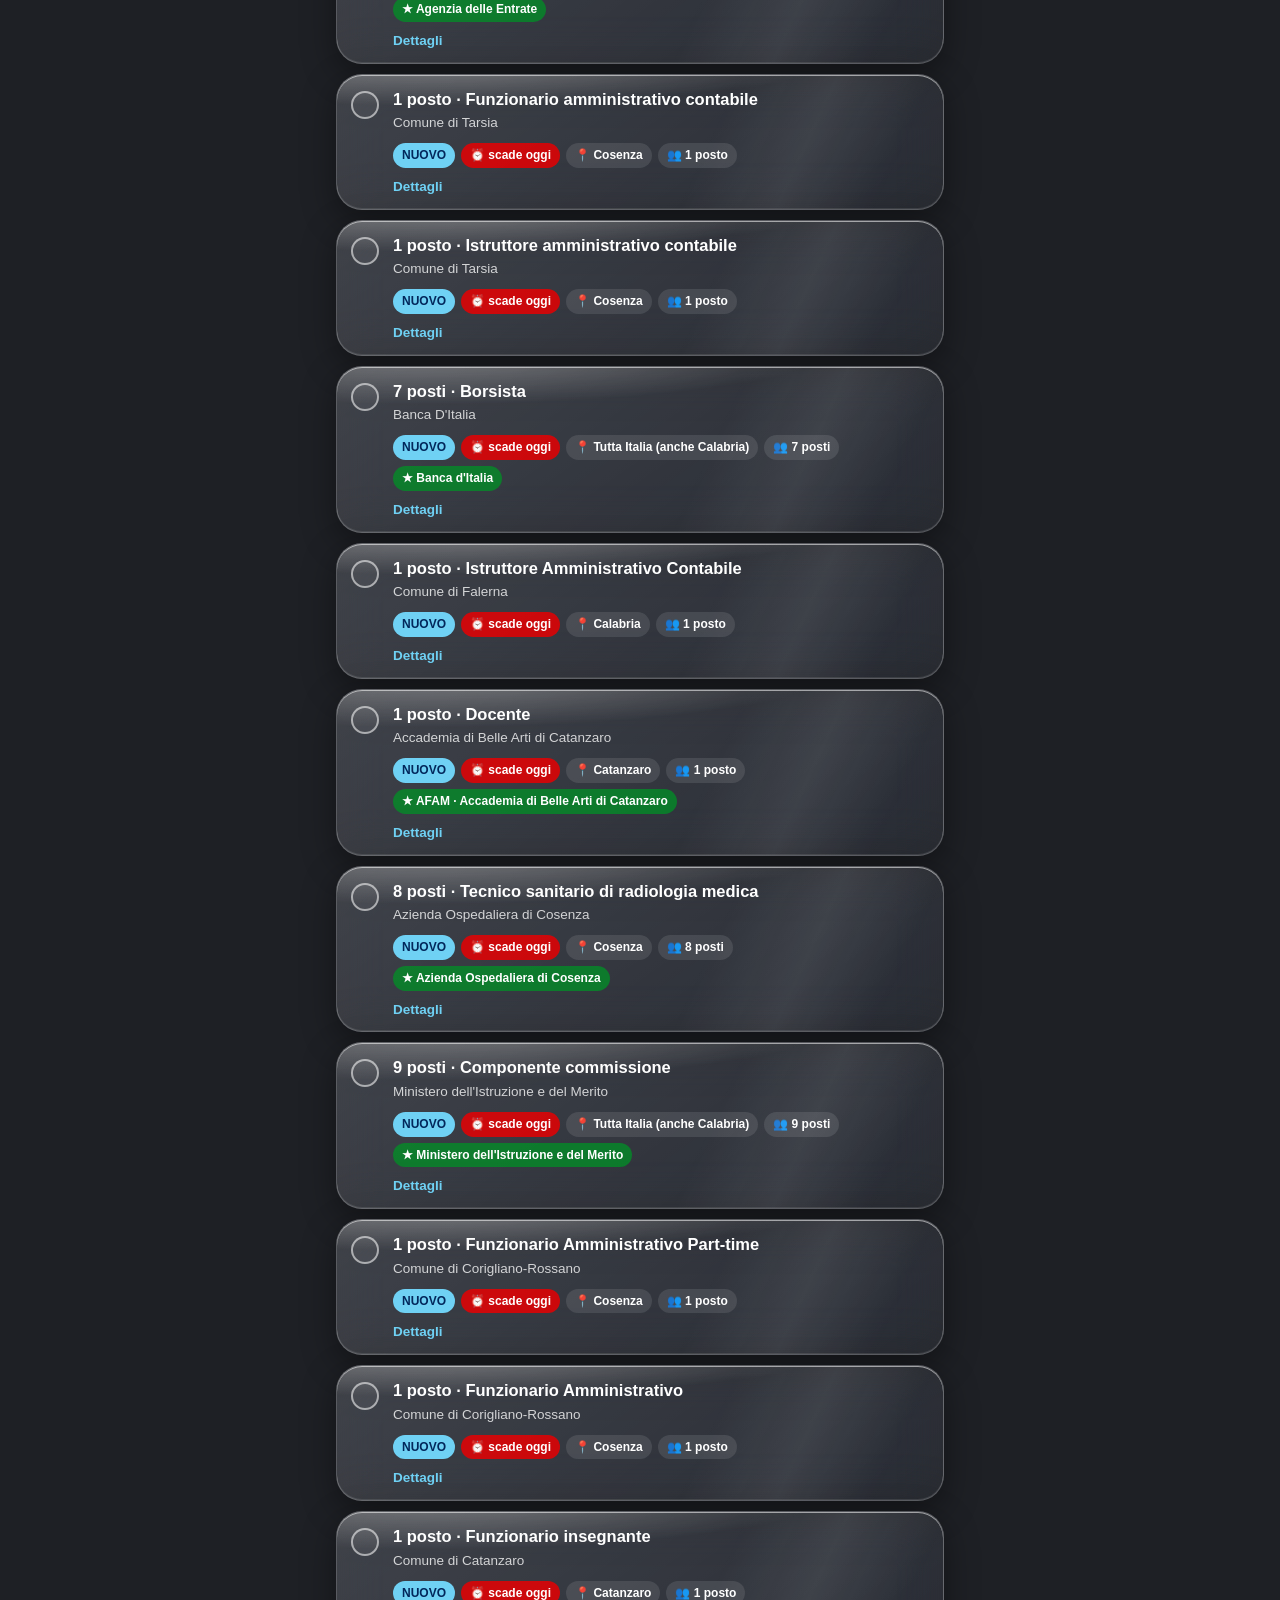
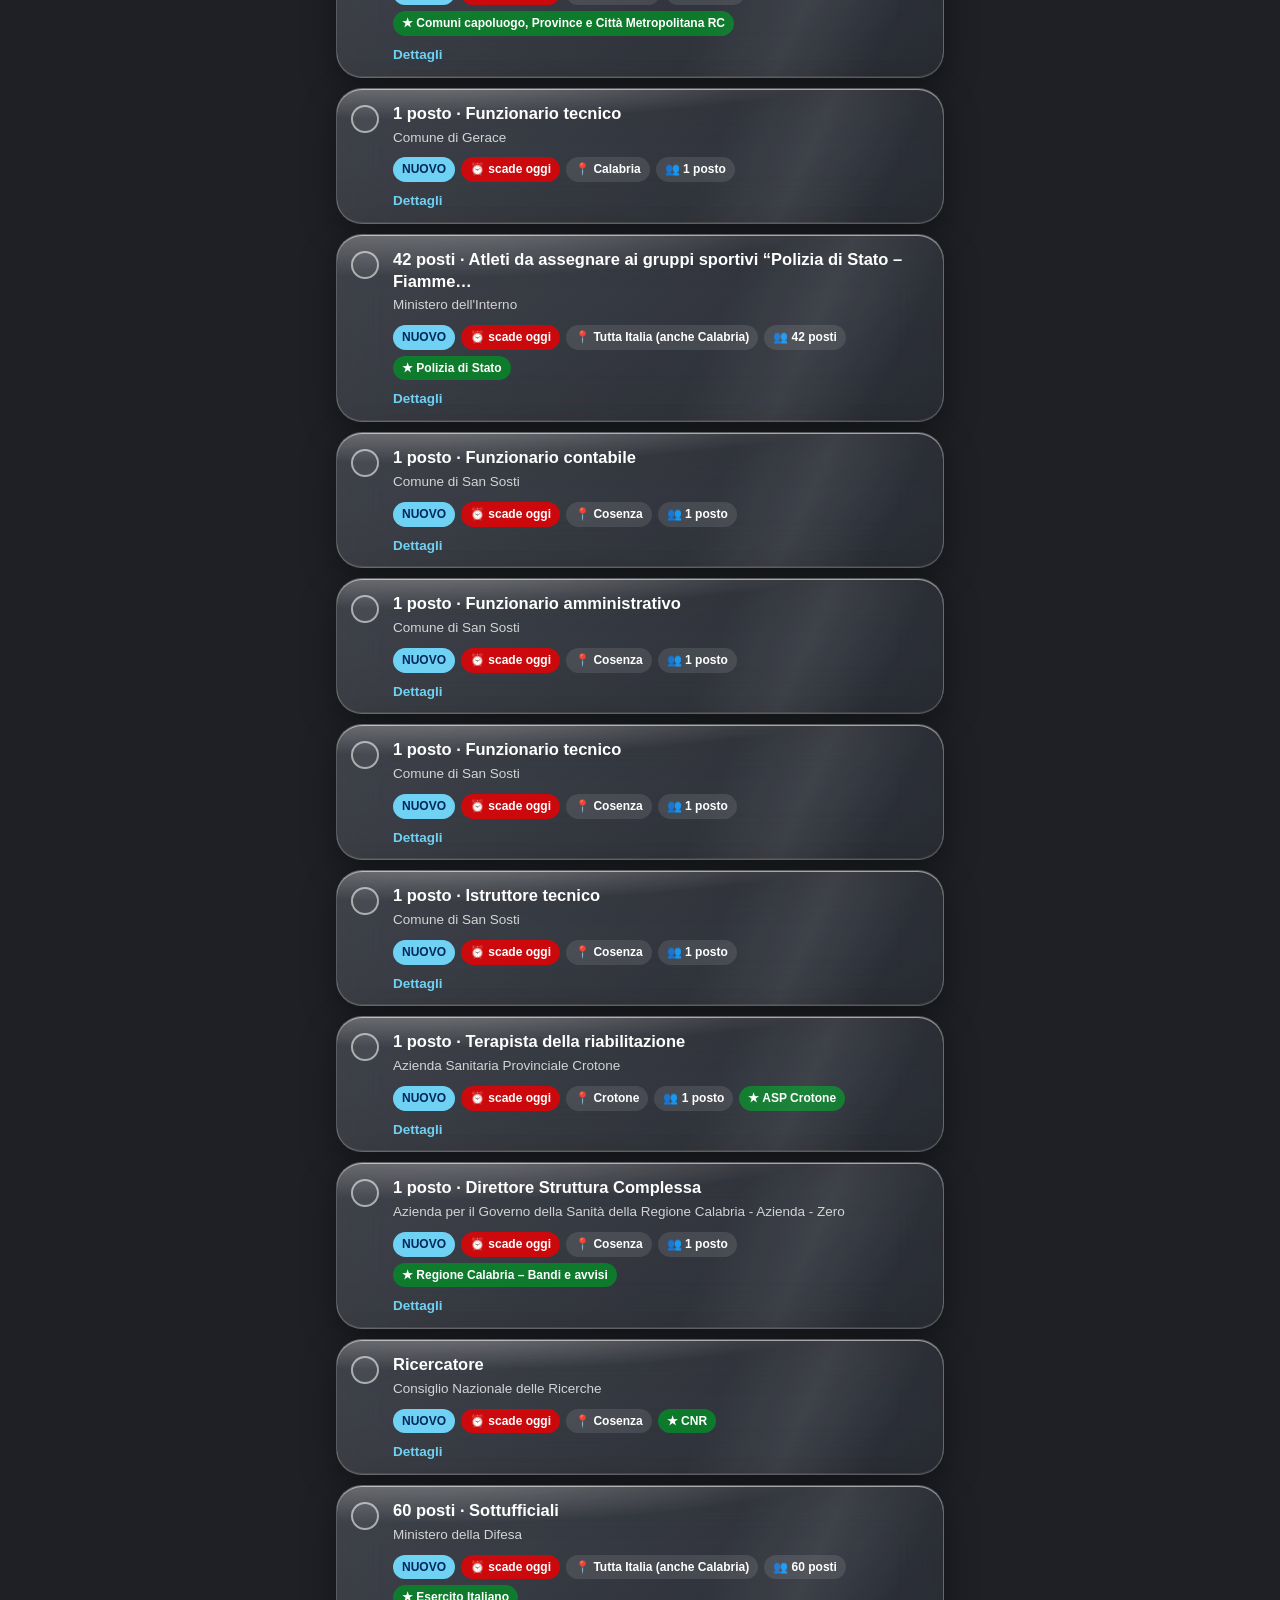
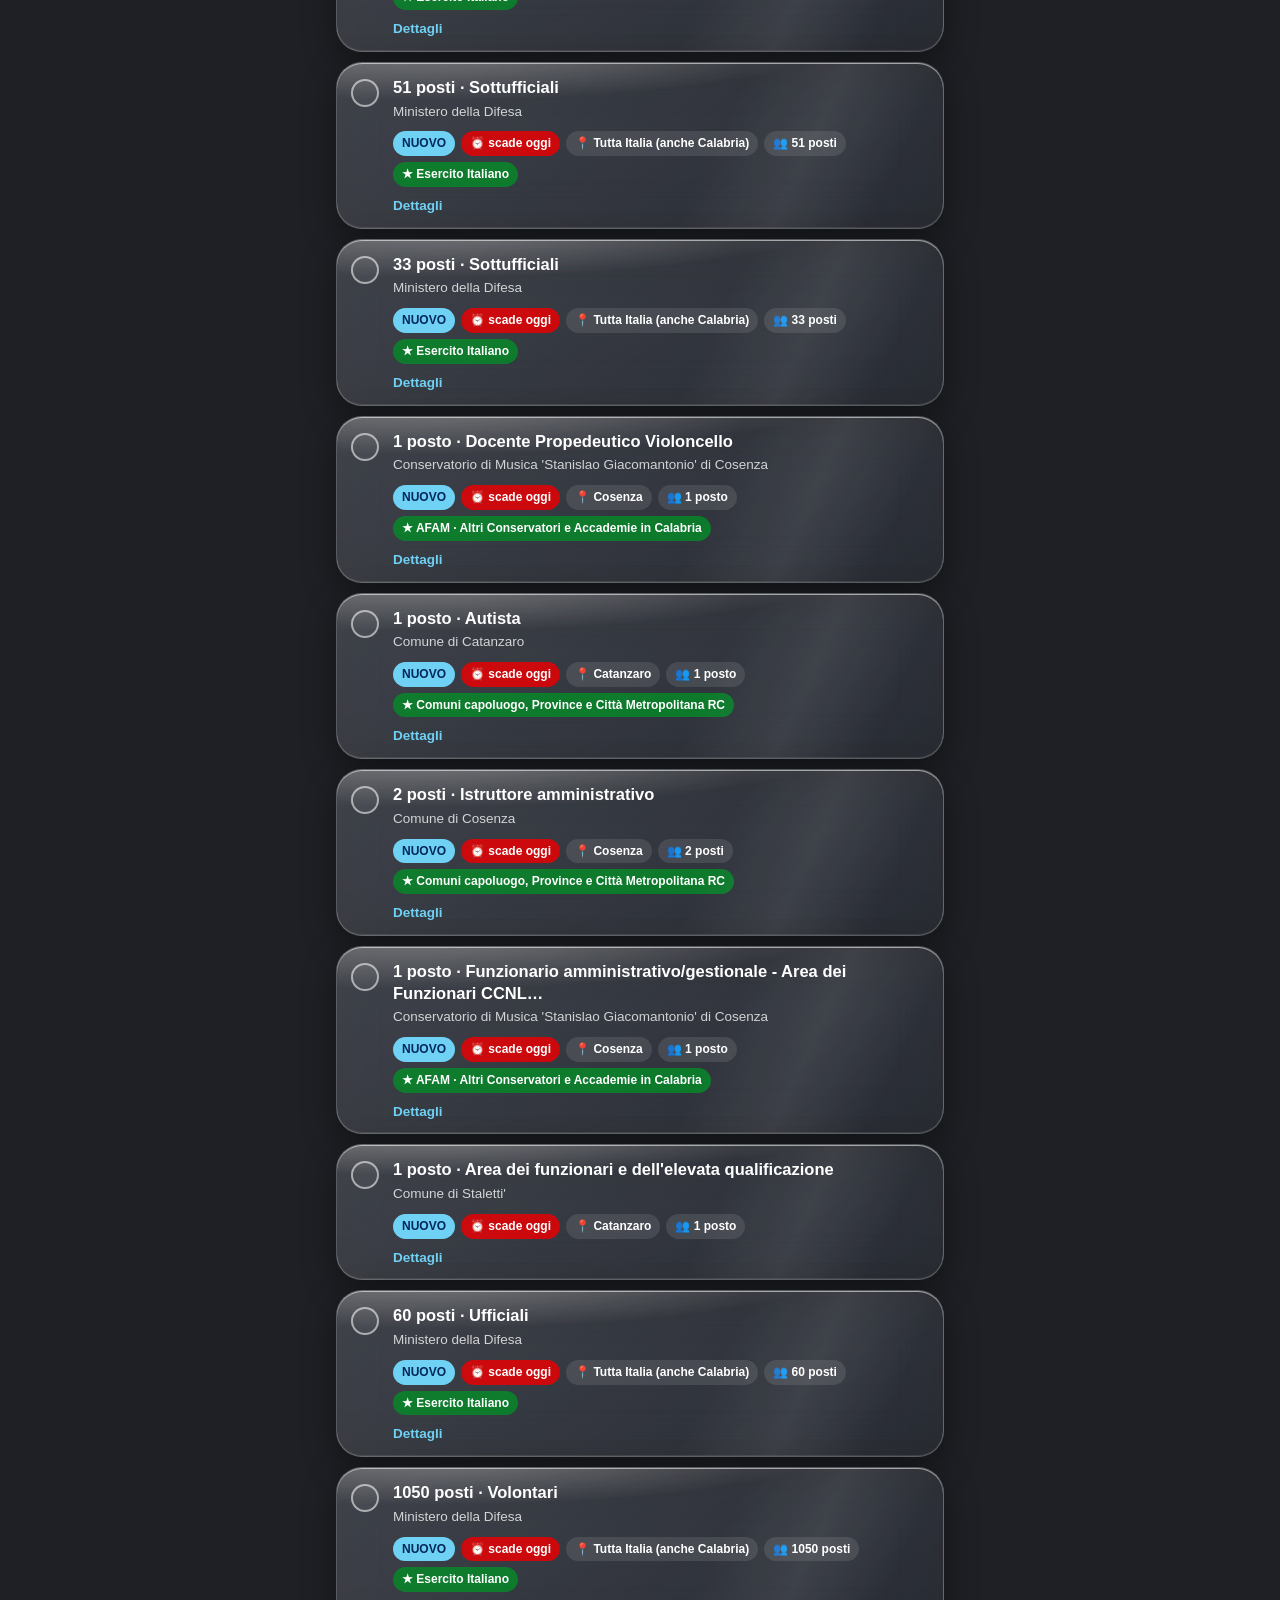
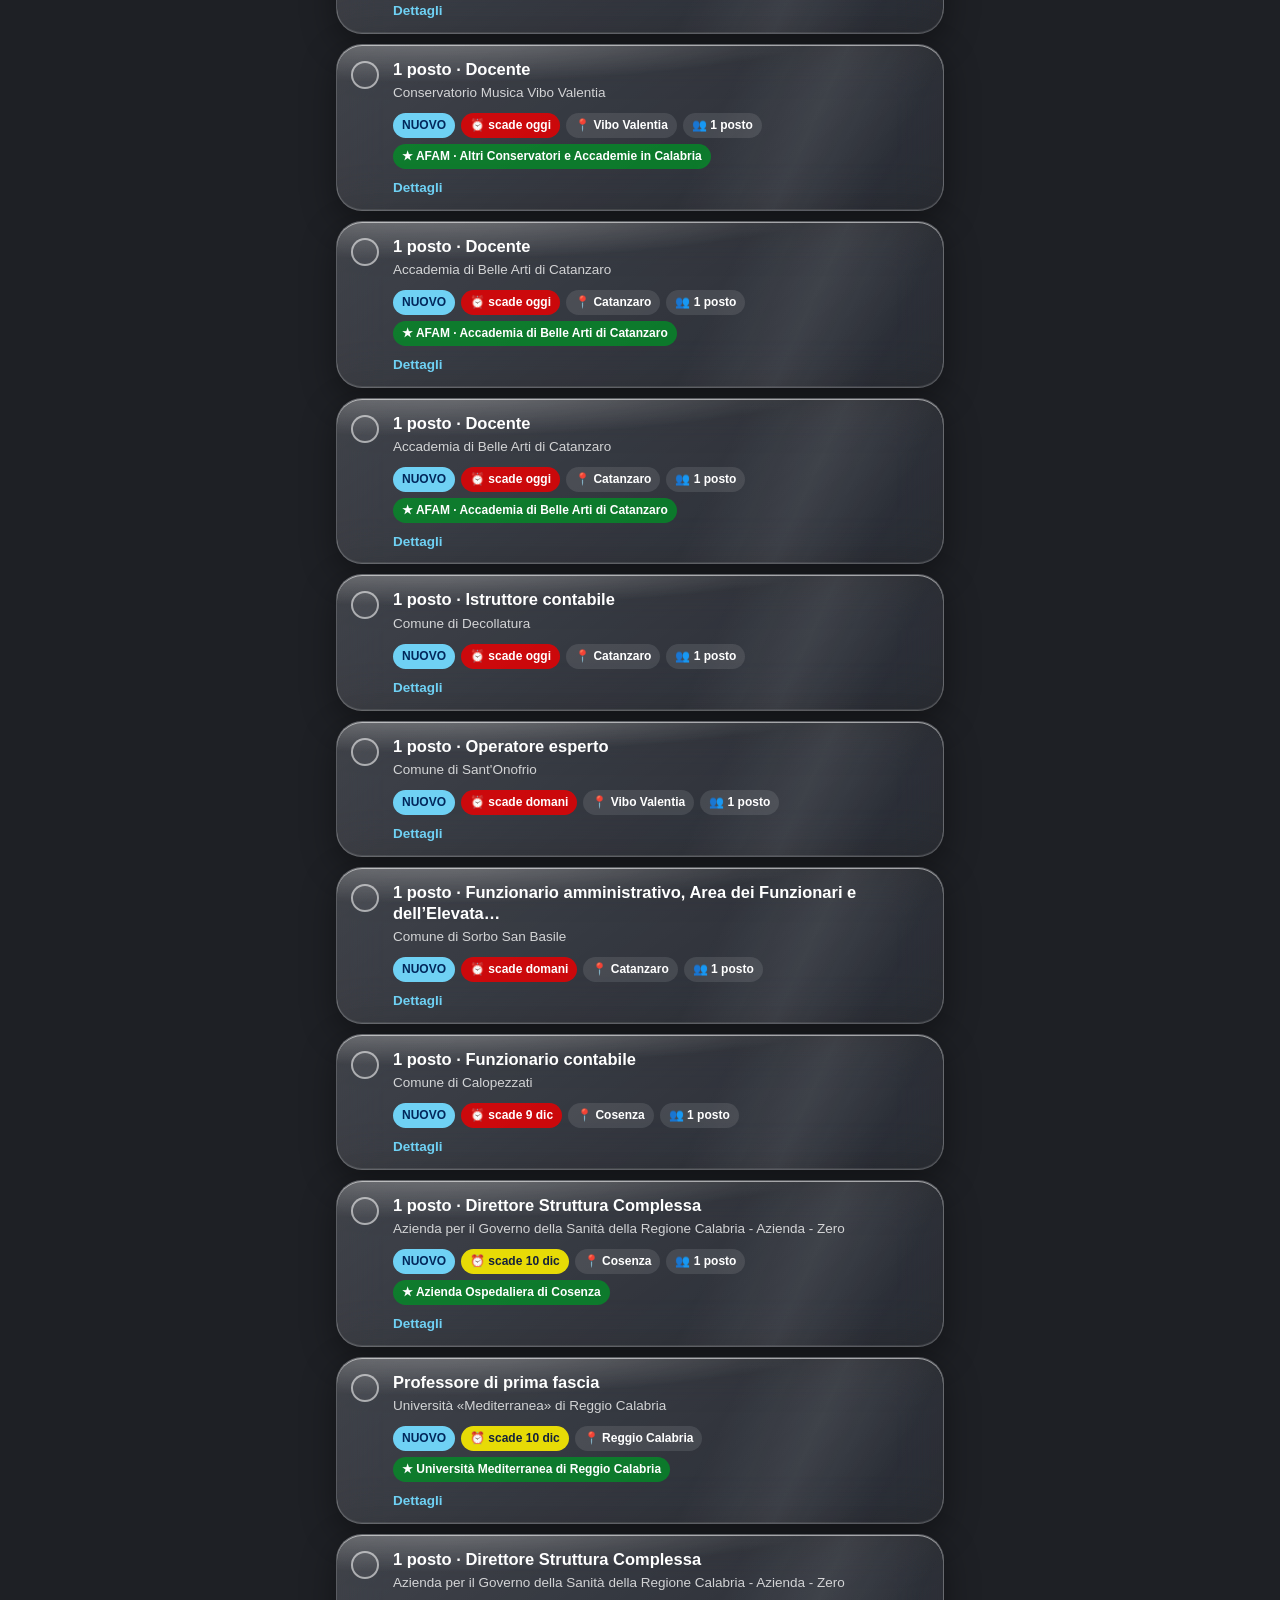
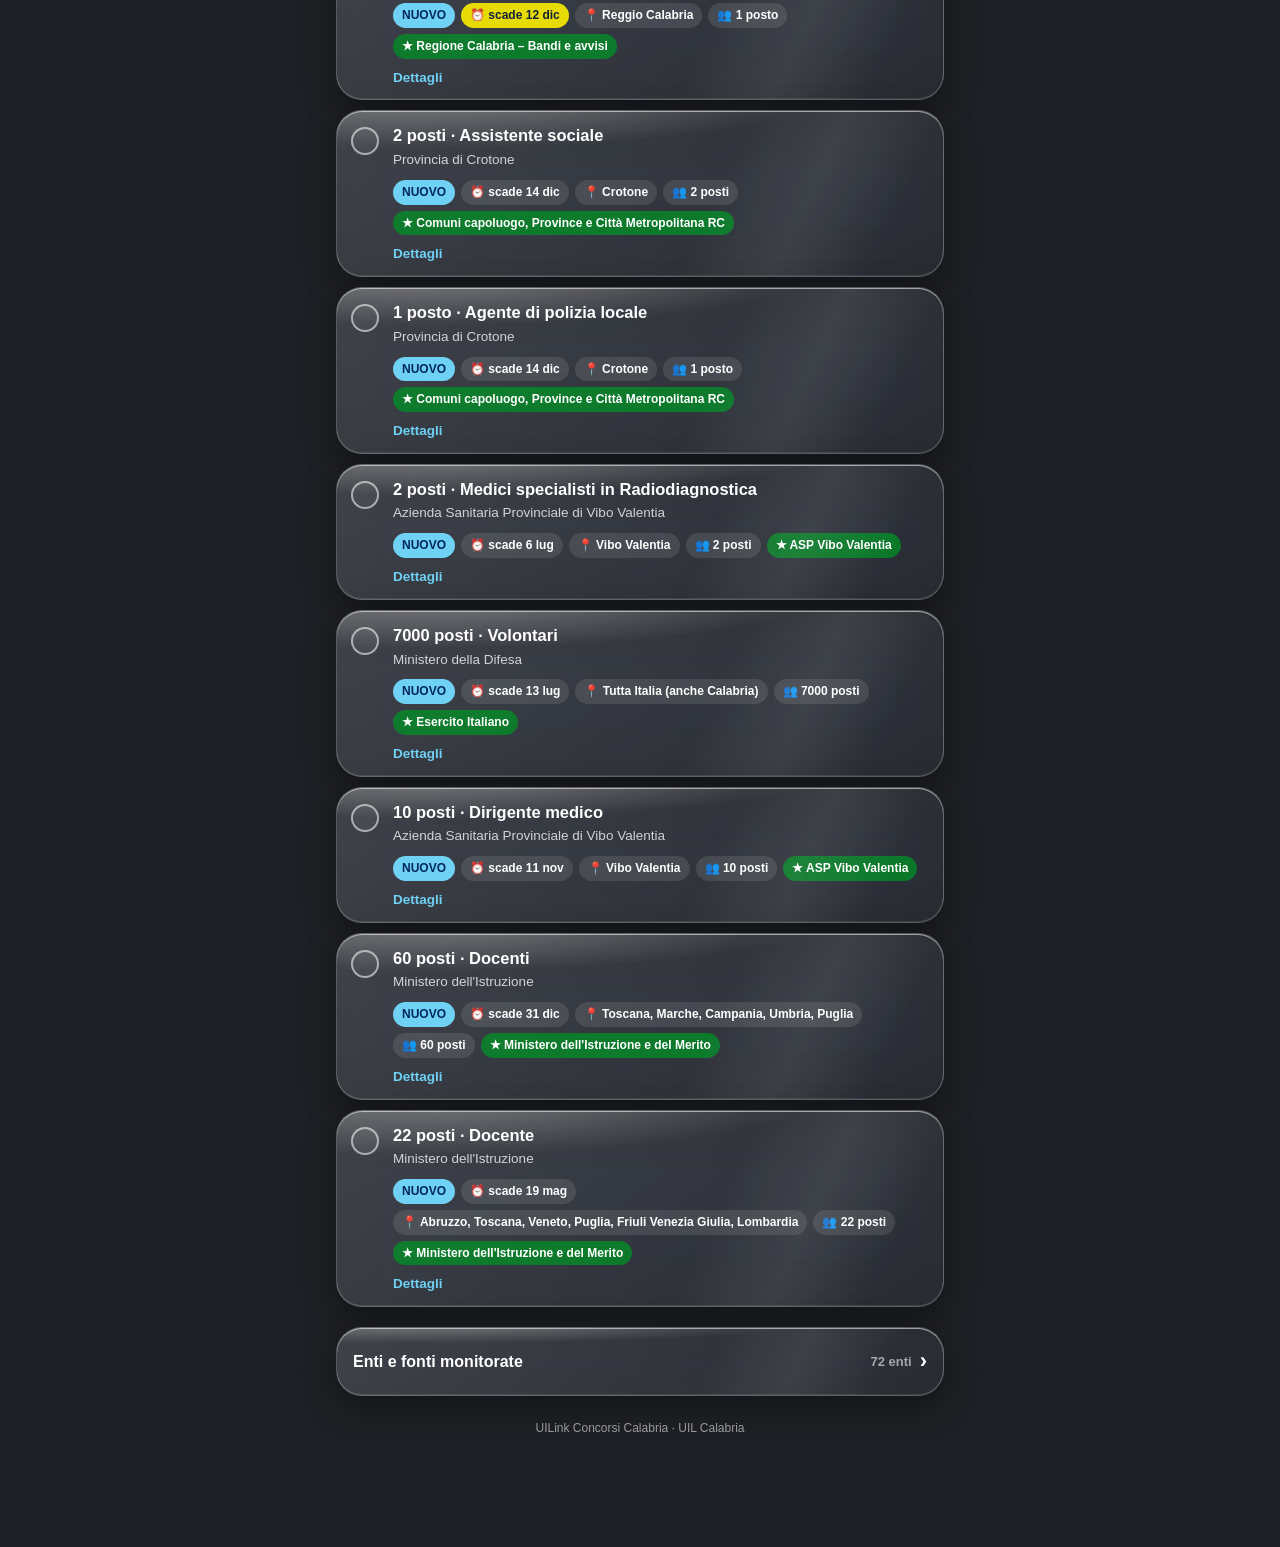
==== commit 7471471f: "Grafica: grigio antracite e adattamento a iPhone 17 Pro Co-Authored-By: Claude Opus 5.5 <noreply@ant" ====
--- a/index.html
+++ b/index.html
@@ -5,7 +5,7 @@
   <meta name="viewport" content="width=device-width, initial-scale=1, viewport-fit=cover">
   <title>UILink Concorsi</title>
   <meta name="description" content="UILink Concorsi Calabria – opportunità di lavoro in Calabria ogni giorno">
-  <meta name="theme-color" content="#02275B">
+  <meta name="theme-color" content="#2B2E34">
   <meta name="apple-mobile-web-app-capable" content="yes">
   <meta name="mobile-web-app-capable" content="yes">
   <meta name="apple-mobile-web-app-status-bar-style" content="black-translucent">
--- a/styles.css
+++ b/styles.css
@@ -9,17 +9,23 @@
   --verde: #019026;
   --rosso: #E70103;
   --stella: #FBEE01;
+  /* grigio antracite */
+  --antracite: #2B2E34;
+  --antracite-2: #1E2025;
+  --antracite-3: #3A3E46;
 
   --text: #FFFFFF;
   --text-2: rgba(255, 255, 255, .78);
   --text-3: rgba(255, 255, 255, .58);
-  --glass-bg: linear-gradient(145deg, rgba(255, 255, 255, .20), rgba(255, 255, 255, .07));
-  --glass-border: rgba(255, 255, 255, .30);
-  --glass-shadow: 0 10px 34px rgba(0, 12, 40, .38);
+  --glass-bg: linear-gradient(145deg, rgba(255, 255, 255, .16), rgba(255, 255, 255, .05));
+  --glass-border: rgba(255, 255, 255, .22);
+  --glass-shadow: 0 10px 34px rgba(0, 0, 0, .40);
   --radius: 26px;
   --blur: blur(24px) saturate(185%);
   --safe-b: env(safe-area-inset-bottom, 0px);
   --safe-t: env(safe-area-inset-top, 0px);
+  --safe-l: env(safe-area-inset-left, 0px);
+  --safe-r: env(safe-area-inset-right, 0px);
   color-scheme: dark;
 }
 
@@ -28,7 +34,7 @@
 body {
   margin: 0;
   min-height: 100vh;
-  background: var(--navy);
+  background: var(--antracite-2);
   color: var(--text);
   font-family: -apple-system, BlinkMacSystemFont, "SF Pro Text", "SF Pro Display", "Helvetica Neue", Arial, sans-serif;
   font-size: 16px;
@@ -43,15 +49,15 @@
 .bg {
   position: fixed; inset: 0; z-index: -1; overflow: hidden;
   background:
-    radial-gradient(120% 70% at 0% 0%, #0b4d94 0%, transparent 60%),
-    radial-gradient(90% 60% at 100% 30%, #0a5d9e 0%, transparent 60%),
-    linear-gradient(180deg, #03306c 0%, var(--navy) 45%, #011a3f 100%);
-}
-.blob { position: absolute; border-radius: 50%; filter: blur(60px); opacity: .55; animation: float 22s ease-in-out infinite alternate; }
+    radial-gradient(90% 45% at 0% 0%, rgba(2, 39, 91, .85) 0%, transparent 70%),
+    radial-gradient(70% 40% at 100% 55%, rgba(0, 109, 174, .28) 0%, transparent 70%),
+    linear-gradient(180deg, #30343B 0%, var(--antracite) 35%, var(--antracite-2) 75%, #17191D 100%);
+}
+.blob { position: absolute; border-radius: 50%; filter: blur(70px); opacity: .32; animation: float 22s ease-in-out infinite alternate; }
 .b1 { width: 340px; height: 340px; background: var(--azzurro); top: -90px; right: -80px; }
-.b2 { width: 300px; height: 300px; background: var(--eu); top: 38%; left: -120px; animation-duration: 26s; }
-.b3 { width: 260px; height: 260px; background: var(--celeste); bottom: -60px; right: -40px; animation-duration: 30s; }
-.b4 { width: 140px; height: 140px; background: var(--verde); top: 22%; right: 12%; opacity: .18; animation-duration: 34s; }
+.b2 { width: 300px; height: 300px; background: var(--antracite-3); opacity: .7; top: 38%; left: -120px; animation-duration: 26s; }
+.b3 { width: 260px; height: 260px; background: var(--navy); opacity: .6; bottom: -60px; right: -40px; animation-duration: 30s; }
+.b4 { width: 140px; height: 140px; background: var(--verde); top: 22%; right: 12%; opacity: .12; animation-duration: 34s; }
 @keyframes float { to { transform: translate(40px, 60px) scale(1.15); } }
 @media (prefers-reduced-motion: reduce) { .blob { animation: none; } }
 
@@ -77,17 +83,17 @@
 /* ---------- layout ---------- */
 .app {
   max-width: 640px; margin: 0 auto;
-  padding: calc(var(--safe-t) + 18px) 16px calc(var(--safe-b) + 120px);
-  display: flex; flex-direction: column; gap: 22px;
+  padding: calc(var(--safe-t) + 14px) calc(var(--safe-r) + 16px) calc(var(--safe-b) + 110px) calc(var(--safe-l) + 16px);
+  display: flex; flex-direction: column; gap: 20px;
 }
 .hello { padding: 8px 4px 0; }
 .hello-date { margin: 0; color: var(--text-2); font-size: 13px; font-weight: 600; text-transform: uppercase; letter-spacing: .06em; }
-.hello h1 { margin: 2px 0 0; font-size: 38px; line-height: 1.1; font-weight: 800; letter-spacing: -.02em; }
+.hello h1 { margin: 2px 0 0; font-size: 36px; line-height: 1.1; font-weight: 800; letter-spacing: -.02em; }
 .grad { background: linear-gradient(90deg, #fff 0%, var(--azzurro) 100%); -webkit-background-clip: text; background-clip: text; color: transparent; }
 
-.hero { padding: 14px; display: flex; flex-direction: column; gap: 12px; align-items: center; }
+.hero { padding: 12px; display: flex; flex-direction: column; gap: 10px; align-items: center; }
 .logo-tile {
-  width: 100%; border-radius: 20px; padding: 14px 18px;
+  width: 100%; max-width: 340px; border-radius: 20px; padding: 10px 16px;
   background: linear-gradient(160deg, rgba(255, 255, 255, .97), rgba(240, 248, 255, .9));
   box-shadow: inset 0 1px 0 #fff, 0 6px 20px rgba(0, 20, 60, .25);
 }
@@ -104,7 +110,7 @@
 }
 .social .ico { width: 40px; height: 40px; border-radius: 12px; display: grid; place-items: center; box-shadow: 0 4px 14px rgba(0, 0, 0, .25); }
 .social .ico svg { width: 40px; height: 40px; stroke: none; }
-.social .num { font-size: 22px; font-weight: 800; letter-spacing: -.02em; font-variant-numeric: tabular-nums; line-height: 1.1; }
+.social .num { font-size: 21px; white-space: nowrap; font-weight: 800; letter-spacing: -.02em; font-variant-numeric: tabular-nums; line-height: 1.1; }
 .social .num.na { font-size: 15px; color: var(--text-3); font-weight: 600; }
 .social .name { font-size: 12.5px; color: var(--text-2); font-weight: 600; }
 .social .meta { font-size: 10.5px; color: var(--text-3); }
@@ -135,7 +141,7 @@
 .stats { display: grid; grid-template-columns: repeat(4, minmax(0, 1fr)); gap: 8px; margin: 0 0 12px; }
 .stat {
   min-width: 0; padding: 10px 10px; border-radius: 18px;
-  background: rgba(255, 255, 255, .10); border: 1px solid rgba(255, 255, 255, .16);
+  background: rgba(255, 255, 255, .07); border: 1px solid rgba(255, 255, 255, .12);
 }
 .stat b { display: block; font-size: 20px; font-weight: 800; font-variant-numeric: tabular-nums; line-height: 1.1; }
 .stat span { font-size: 11.5px; color: var(--text-2); line-height: 1.2; display: block; }
@@ -148,7 +154,7 @@
 .chips { display: flex; gap: 8px; overflow-x: auto; padding: 12px 2px 4px; margin: 0 -16px; padding-left: 16px; padding-right: 16px; scrollbar-width: none; }
 .chips::-webkit-scrollbar { display: none; }
 .chip {
-  flex: none; border: 1px solid rgba(255, 255, 255, .22); background: rgba(255, 255, 255, .08);
+  flex: none; border: 1px solid rgba(255, 255, 255, .18); background: rgba(255, 255, 255, .06);
   padding: 8px 14px; border-radius: 999px; font-size: 14px; font-weight: 600; color: var(--text-2); cursor: pointer;
   -webkit-backdrop-filter: blur(12px); backdrop-filter: blur(12px); white-space: nowrap;
 }
@@ -158,7 +164,7 @@
 .jobs { display: flex; flex-direction: column; gap: 10px; margin-top: 8px; }
 .empty { text-align: center; color: var(--text-2); padding: 30px 10px; }
 
-.job { padding: 14px 14px 12px; display: grid; grid-template-columns: 30px 1fr; gap: 4px 12px; transition: border-color .2s, transform .15s; }
+.job { padding: 14px 14px 12px; display: grid; grid-template-columns: 30px minmax(0, 1fr); gap: 4px 12px; transition: border-color .2s, transform .15s; }
 .job.sel { border-color: var(--azzurro); box-shadow: var(--glass-shadow), 0 0 0 2px rgba(111, 209, 244, .55), inset 0 1px 0 rgba(255, 255, 255, .55); }
 .check {
   grid-row: span 3; align-self: start; margin-top: 2px;
@@ -171,7 +177,7 @@
 .job-title { margin: 0; font-size: 16.5px; font-weight: 700; line-height: 1.3; cursor: pointer; }
 .job-ente { font-size: 13.5px; color: var(--text-2); margin: 0; }
 .tags { display: flex; flex-wrap: wrap; gap: 6px; margin-top: 6px; }
-.tag { font-size: 12px; font-weight: 700; padding: 4px 9px; border-radius: 999px; background: rgba(255, 255, 255, .12); color: var(--text); white-space: nowrap; }
+.tag { font-size: 12px; font-weight: 700; padding: 4px 9px; border-radius: 999px; background: rgba(255, 255, 255, .10); color: var(--text); white-space: nowrap; max-width: 100%; overflow: hidden; text-overflow: ellipsis; }
 .tag.new { background: var(--azzurro); color: var(--navy); }
 .tag.hot { background: rgba(231, 1, 3, .85); }
 .tag.warn { background: rgba(251, 238, 1, .9); color: var(--ink); }
@@ -201,8 +207,8 @@
   position: fixed; left: 50%; transform: translateX(-50%);
   bottom: calc(var(--safe-b) + 14px); z-index: 20;
   display: flex; gap: 8px; padding: 8px; border-radius: 999px; width: min(560px, calc(100% - 24px));
-  background: rgba(20, 50, 100, .45); -webkit-backdrop-filter: var(--blur); backdrop-filter: var(--blur);
-  border: 1px solid var(--glass-border); box-shadow: 0 14px 40px rgba(0, 10, 40, .5), inset 0 1px 0 rgba(255, 255, 255, .5);
+  background: rgba(43, 46, 52, .62); -webkit-backdrop-filter: var(--blur); backdrop-filter: var(--blur);
+  border: 1px solid var(--glass-border); box-shadow: 0 14px 40px rgba(0, 0, 0, .5), inset 0 1px 0 rgba(255, 255, 255, .4);
   animation: rise .25s ease-out;
 }
 .action-bar[hidden] { display: none; }
@@ -217,7 +223,7 @@
 .ghost { background: rgba(255, 255, 255, .14); color: #fff; }
 
 /* ---------- foglio testo ---------- */
-.sheet-backdrop { position: fixed; inset: 0; background: rgba(0, 10, 30, .45); z-index: 30; animation: fade .2s; }
+.sheet-backdrop { position: fixed; inset: 0; background: rgba(0, 0, 0, .5); z-index: 30; animation: fade .2s; }
 .sheet-backdrop[hidden], .sheet[hidden] { display: none; }
 @keyframes fade { from { opacity: 0; } }
 .sheet {
@@ -225,7 +231,7 @@
   height: calc(100dvh - var(--safe-t) - 28px); display: flex; flex-direction: column; gap: 8px;
   padding: 8px 16px calc(var(--safe-b) + 14px);
   border-radius: 30px 30px 0 0; border: 1px solid var(--glass-border); border-bottom: 0;
-  background: linear-gradient(180deg, rgba(20, 60, 120, .72), rgba(2, 30, 70, .82));
+  background: linear-gradient(180deg, rgba(52, 56, 64, .82), rgba(30, 32, 37, .9));
   -webkit-backdrop-filter: blur(30px) saturate(180%); backdrop-filter: blur(30px) saturate(180%);
   box-shadow: 0 -10px 40px rgba(0, 0, 0, .4), inset 0 1px 0 rgba(255, 255, 255, .5);
   animation: slide .3s cubic-bezier(.2, .9, .3, 1);
@@ -246,8 +252,8 @@
 .tt-link[hidden] { display: none; }
 
 /* ---------- dialog follower ---------- */
-.dlg { color: #fff; padding: 18px; width: min(360px, calc(100% - 32px)); background: rgba(10, 45, 100, .8); }
-.dlg::backdrop { background: rgba(0, 10, 30, .5); }
+.dlg { color: #fff; padding: 18px; width: min(360px, calc(100% - 32px)); background: rgba(43, 46, 52, .88); }
+.dlg::backdrop { background: rgba(0, 0, 0, .55); }
 .dlg h3 { margin: 0 0 6px; }
 .dlg input { width: 100%; padding: 12px 14px; border-radius: 14px; border: 1px solid rgba(255, 255, 255, .3); background: rgba(255, 255, 255, .12); font-size: 18px; margin: 6px 0 14px; }
 
@@ -261,3 +267,10 @@
 .toast.show { transform: translate(-50%, 0); }
 
 @media (min-width: 560px) { .hello h1 { font-size: 44px; } }
+/* schermi stretti (iPhone mini/SE) */
+@media (max-width: 380px) {
+  .hello h1 { font-size: 32px; }
+  .social .num { font-size: 18px; }
+  .stat b { font-size: 17px; }
+  .stat span { font-size: 10.5px; }
+}
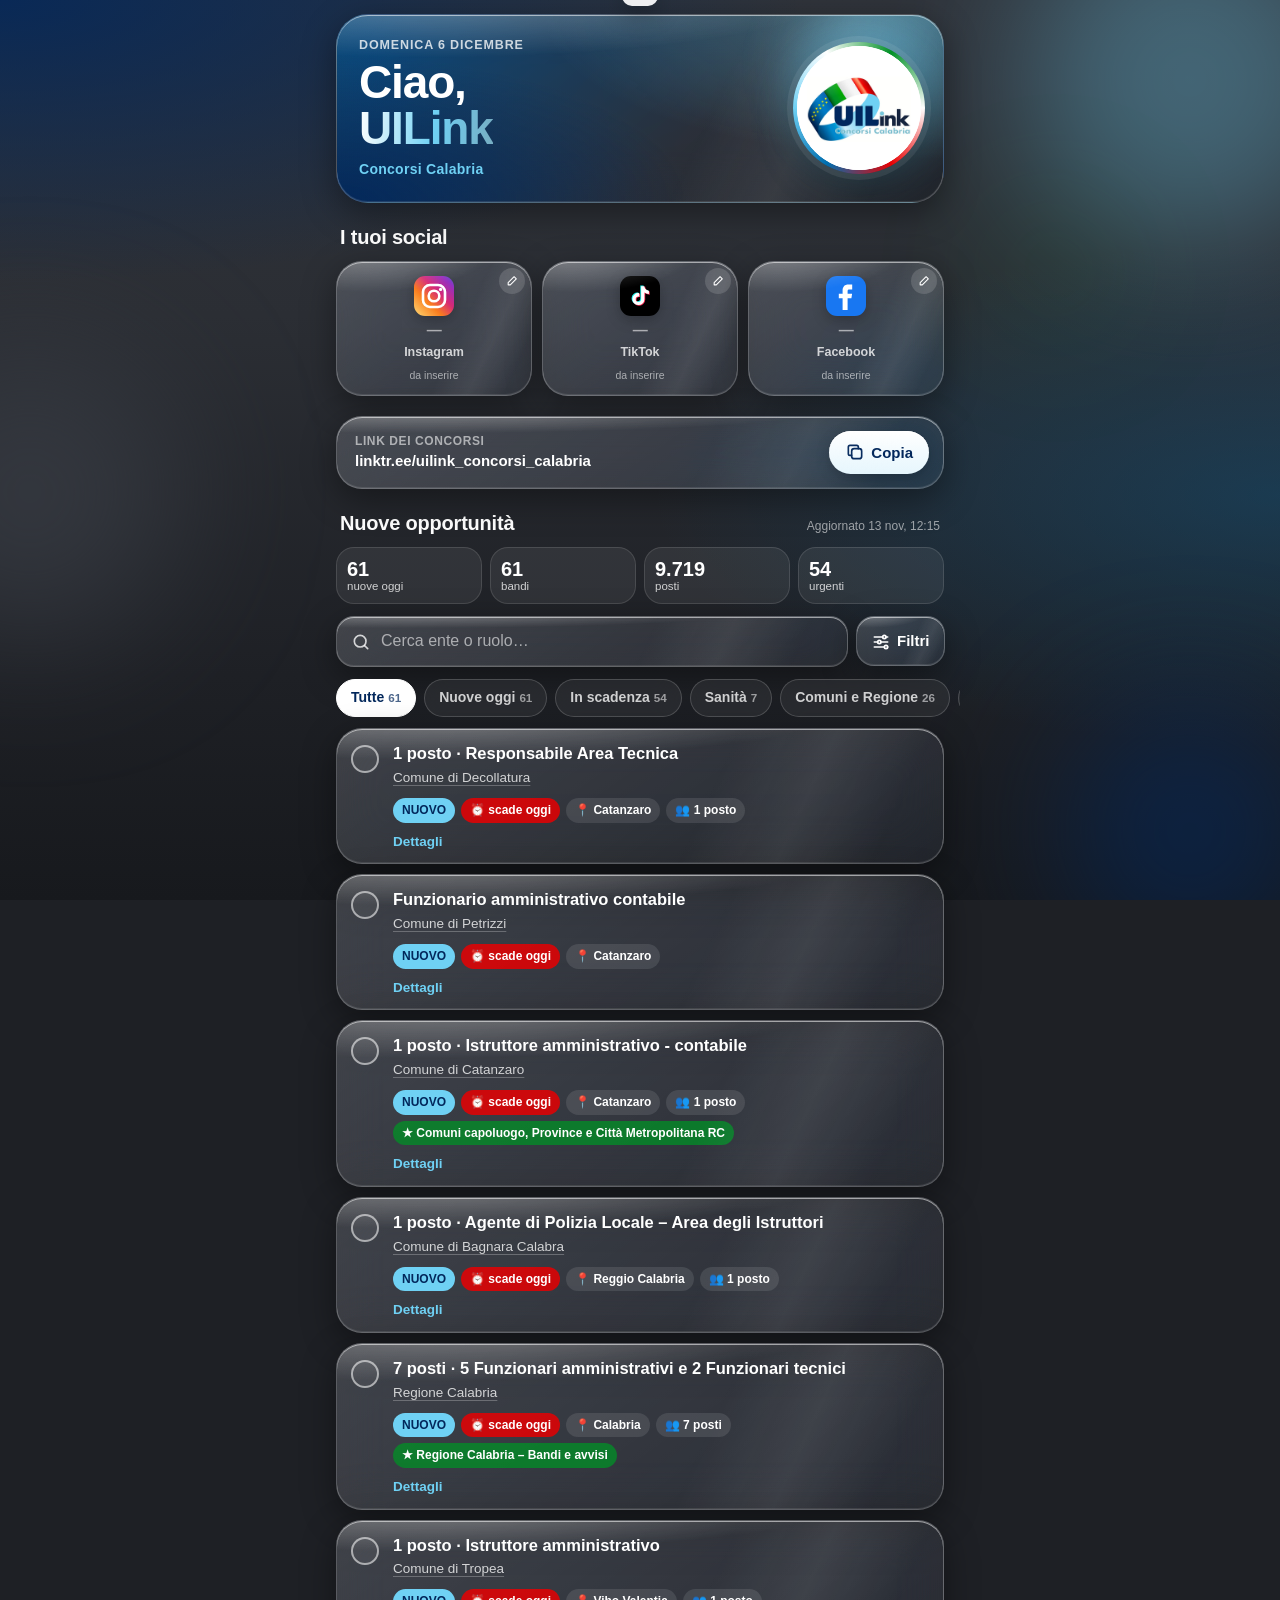
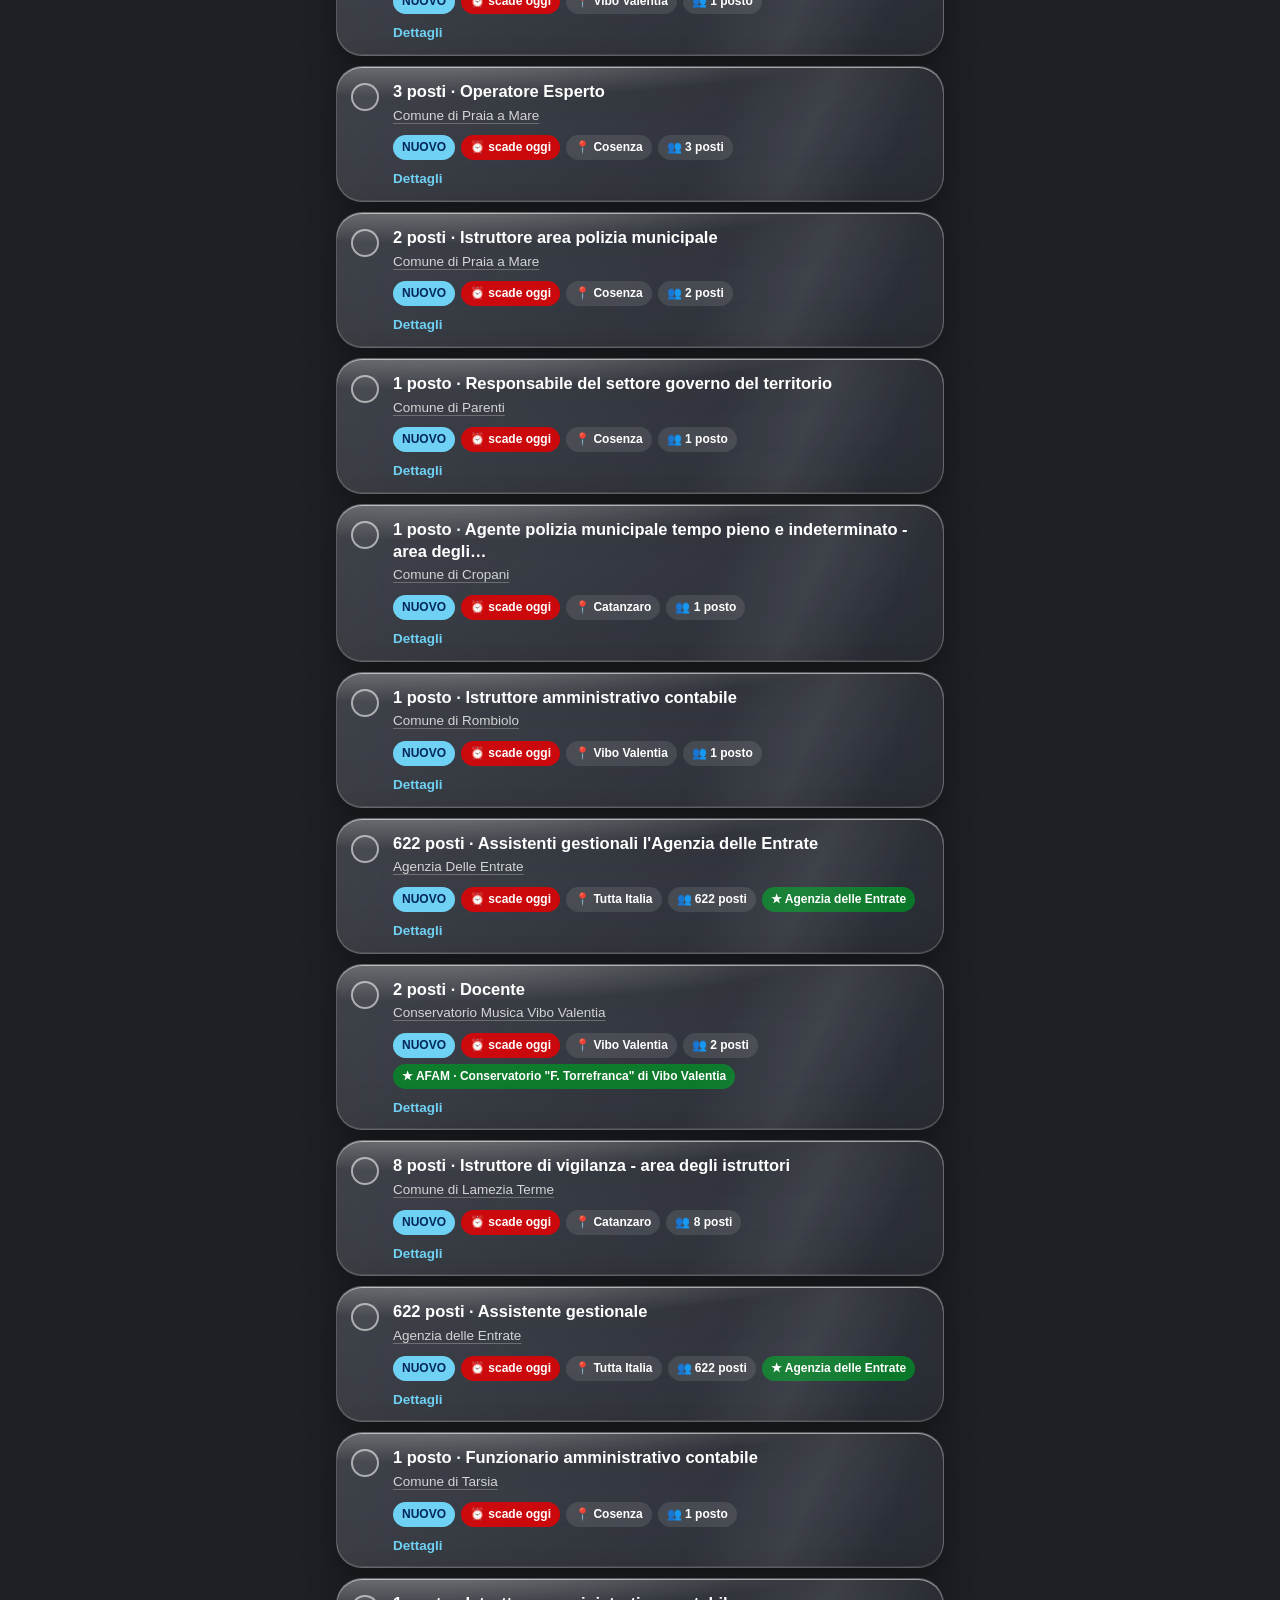
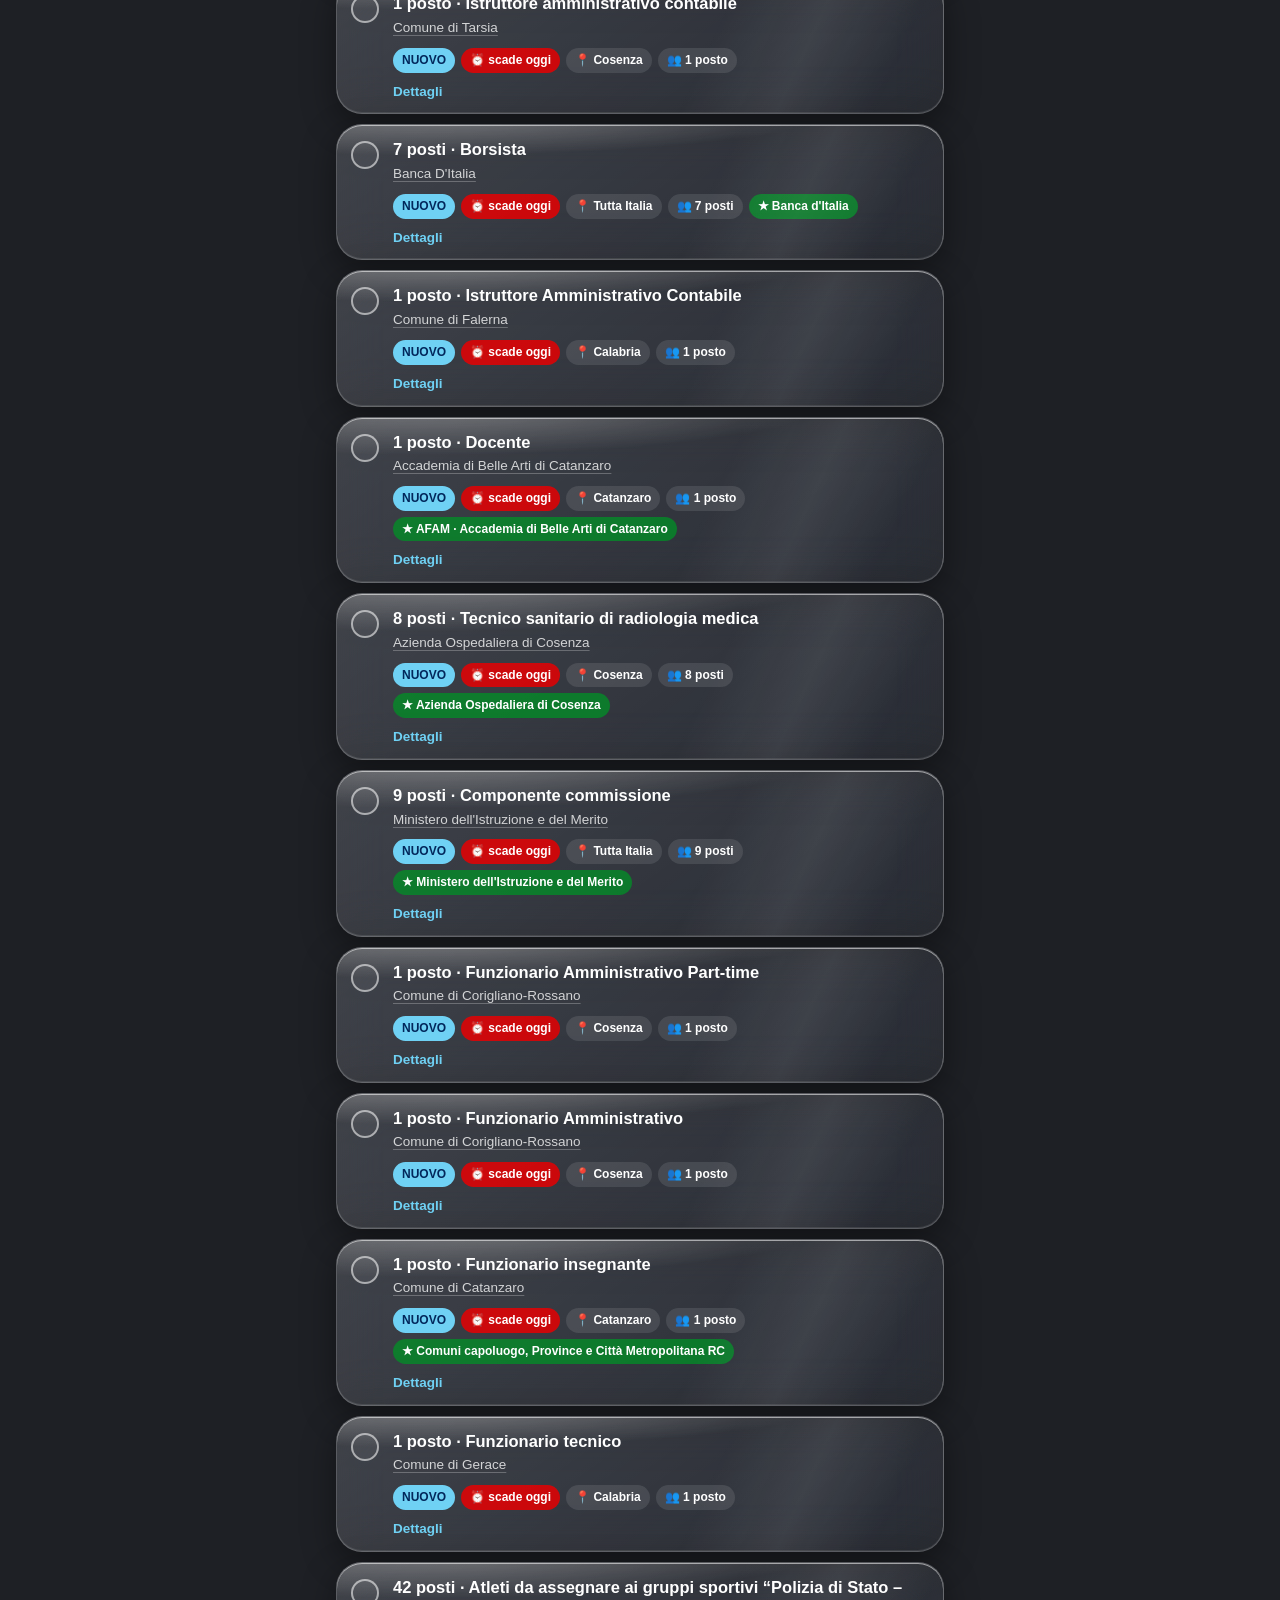
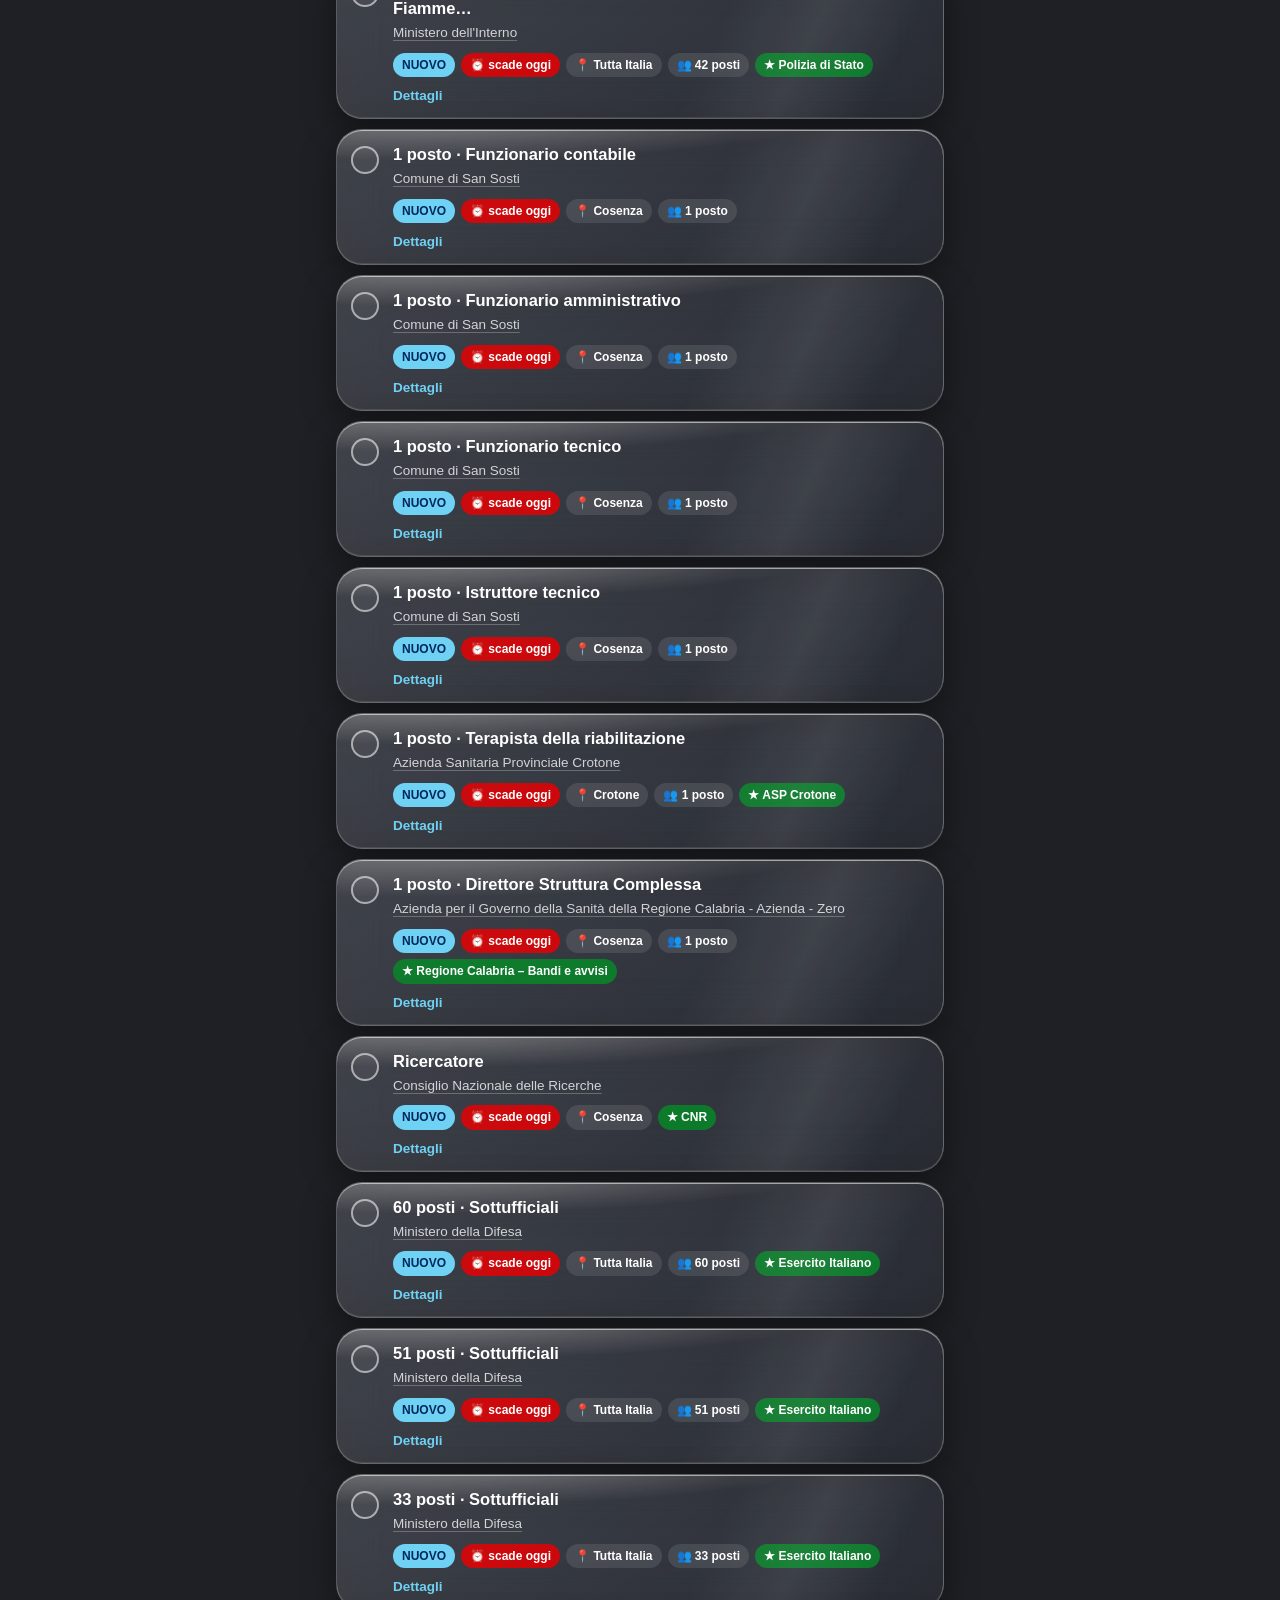
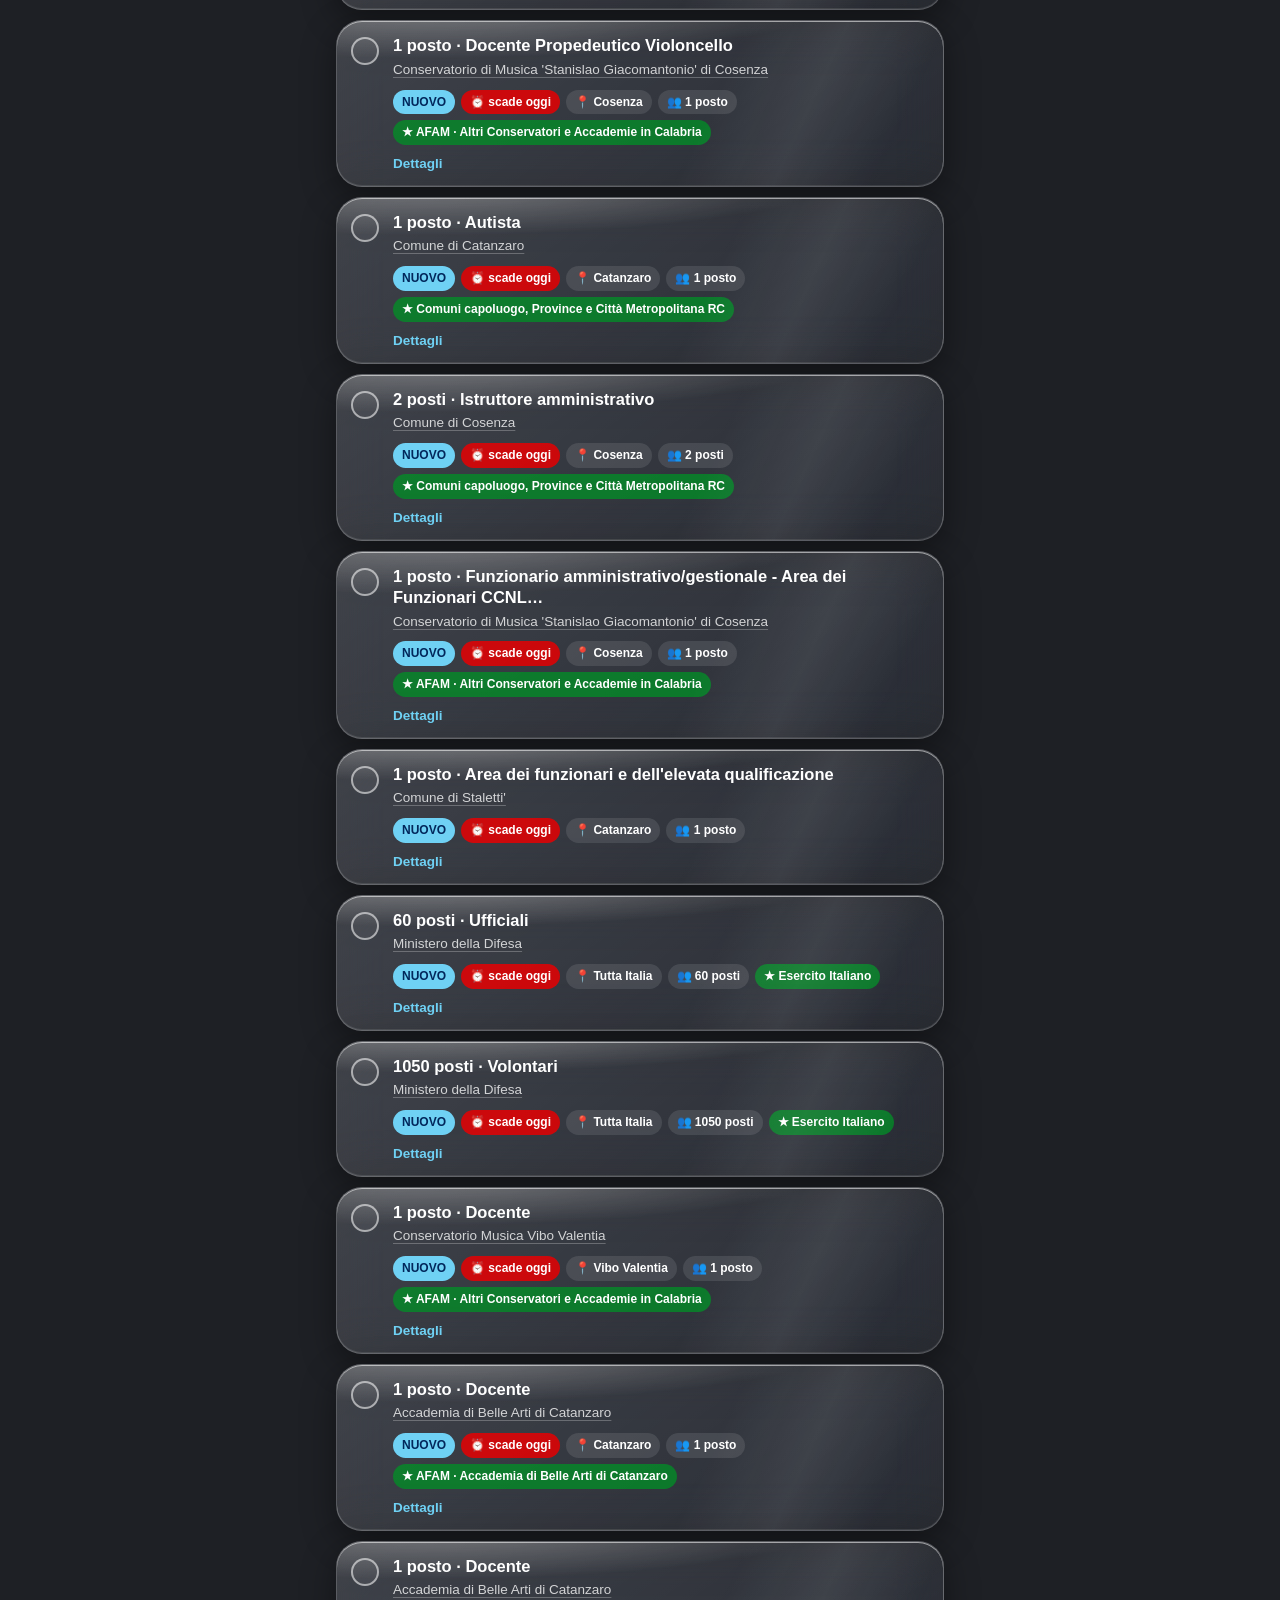
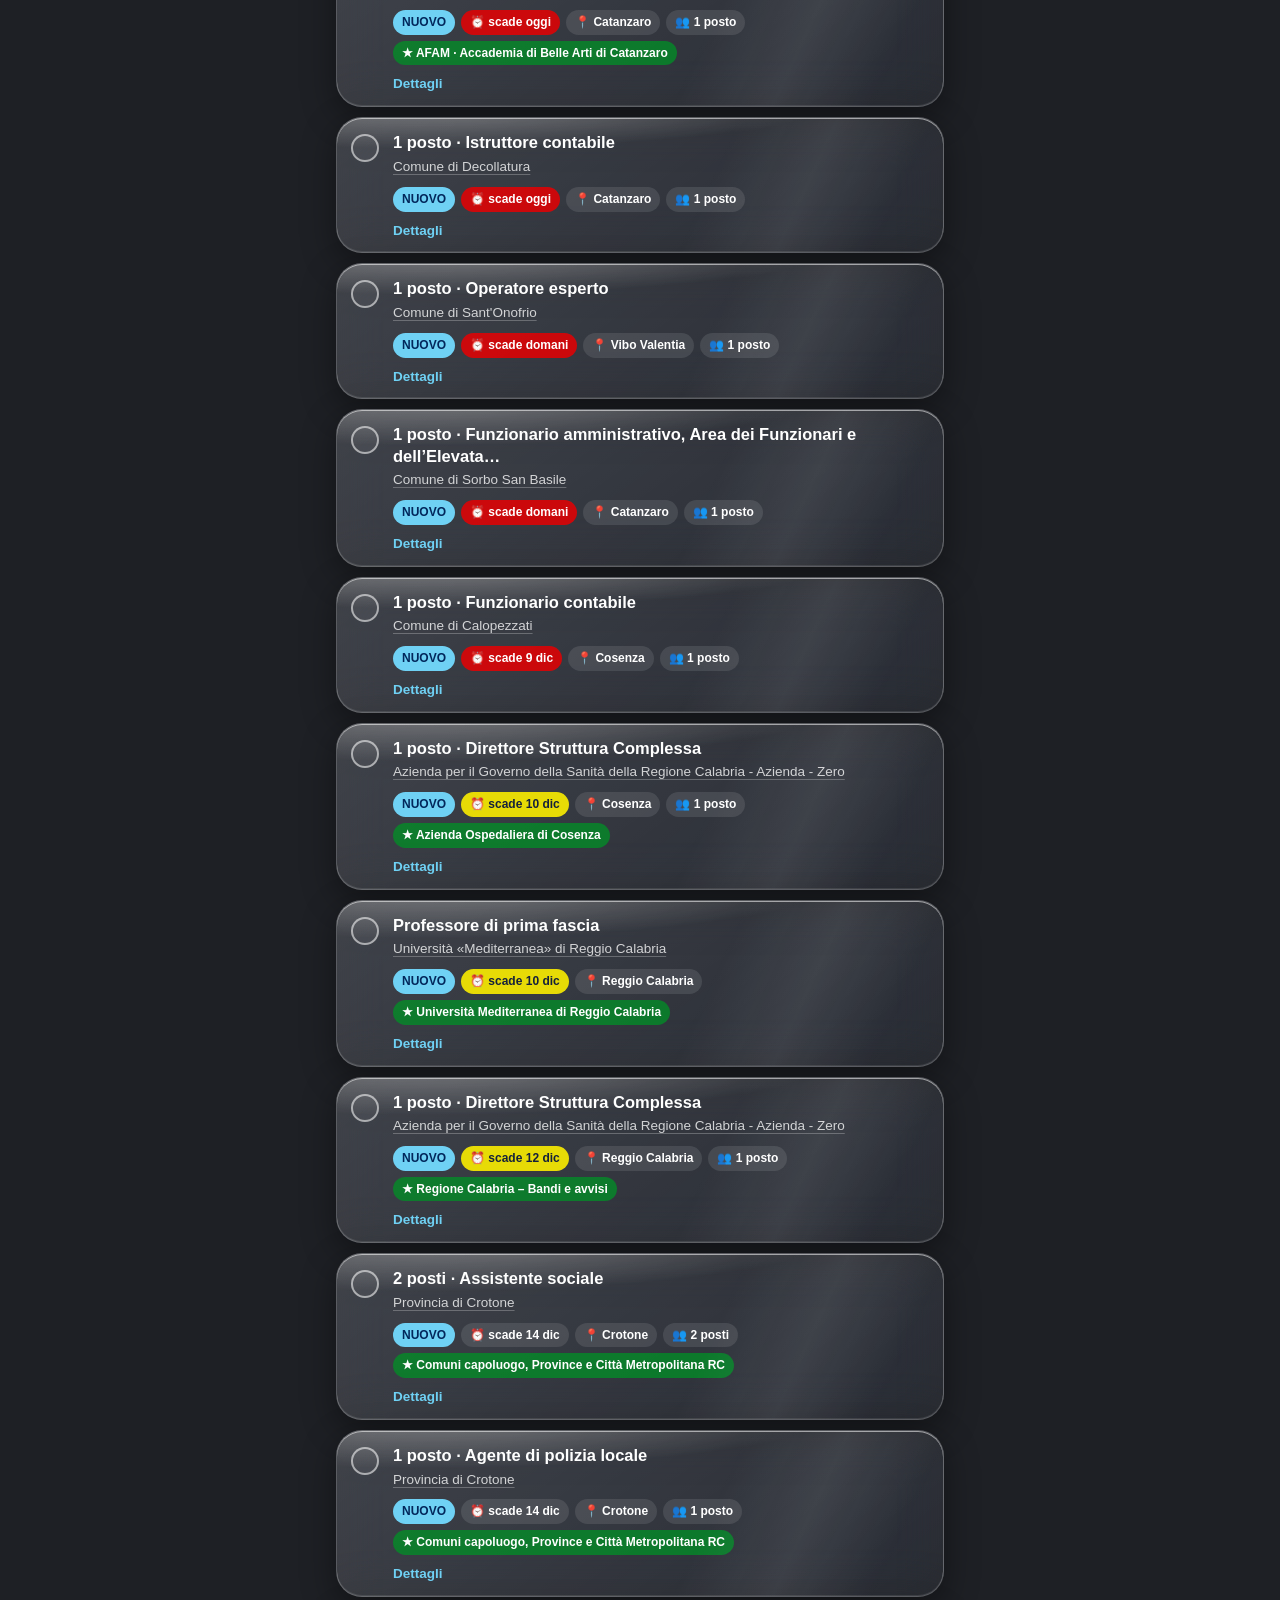
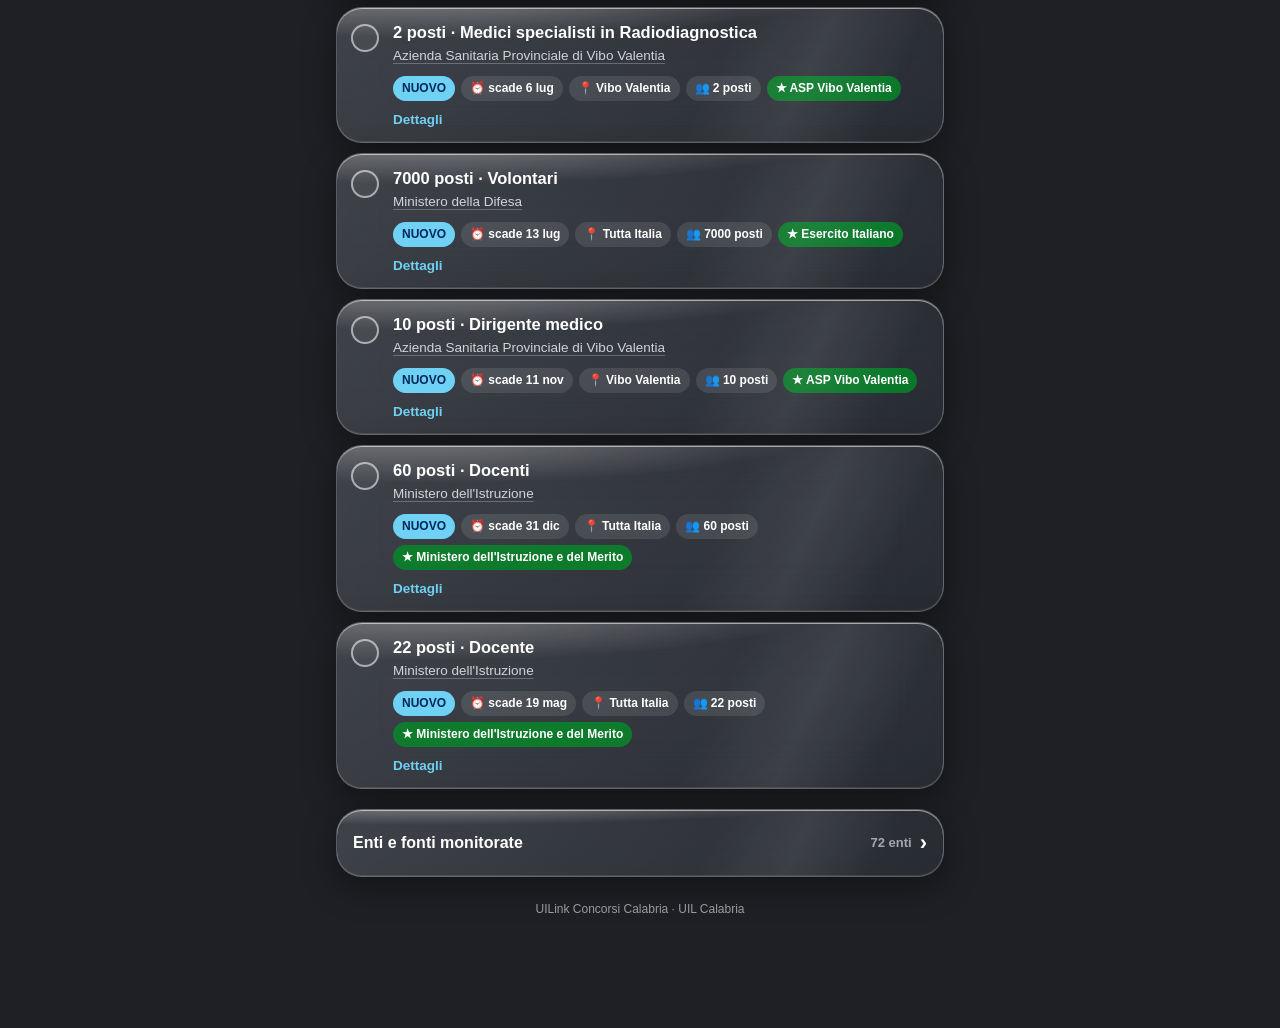
==== commit d30c2609: "Testata sfumata con logo tondo e filtri per enti e città Co-Authored-By: Claude Opus 5.5 <noreply@an" ====
--- a/index.html
+++ b/index.html
@@ -22,17 +22,16 @@
   </div>
 
   <main class="app">
-    <!-- SALUTO -->
-    <header class="hello">
-      <p class="hello-date" id="today"></p>
-      <h1>Ciao, <span class="grad">UILink</span></h1>
+    <!-- SALUTO + LOGO -->
+    <header class="glass hero-head">
+      <span class="hero-glow" aria-hidden="true"></span>
+      <div class="hello">
+        <p class="hello-date" id="today"></p>
+        <h1>Ciao,<br><span class="grad">UILink</span></h1>
+        <p class="hello-sub">Concorsi Calabria</p>
+      </div>
+      <div class="logo-round"><img src="icons/logo-round.png" alt="Logo UILink Concorsi Calabria" width="300" height="300"></div>
     </header>
-
-    <!-- LOGO -->
-    <section class="glass hero">
-      <div class="logo-tile"><img src="icons/logo.jpg" alt="UILink Concorsi Calabria" width="1490" height="935"></div>
-      <p class="tagline">Dove il lavoro incontra le persone</p>
-    </section>
 
     <!-- CONTATORI SOCIAL -->
     <section aria-labelledby="social-title">
@@ -59,11 +58,18 @@
         <span class="updated" id="updated"></span>
       </div>
       <div class="stats" id="stats"></div>
-      <label class="glass search">
-        <svg viewBox="0 0 24 24" aria-hidden="true"><circle cx="11" cy="11" r="7"/><path d="m20 20-3.5-3.5"/></svg>
-        <input id="q" type="search" placeholder="Cerca ente, profilo, città…" autocomplete="off">
-      </label>
+      <div class="search-row">
+        <label class="glass search">
+          <svg viewBox="0 0 24 24" aria-hidden="true"><circle cx="11" cy="11" r="7"/><path d="m20 20-3.5-3.5"/></svg>
+          <input id="q" type="search" placeholder="Cerca ente o ruolo…" autocomplete="off">
+        </label>
+        <button class="glass filter-btn" id="openFilters" type="button" aria-label="Filtra per enti e città">
+          <svg viewBox="0 0 24 24" aria-hidden="true"><path d="M4 6h10M18 6h2M4 12h4M12 12h8M4 18h12M20 18h0"/><circle cx="16" cy="6" r="2"/><circle cx="10" cy="12" r="2"/><circle cx="18" cy="18" r="2"/></svg>
+          <span>Filtri</span><b id="fBadge" hidden></b>
+        </button>
+      </div>
       <div class="chips" id="chips" role="tablist"></div>
+      <div class="active-filters" id="activeFilters"></div>
       <div class="jobs" id="jobs"><p class="empty">Caricamento opportunità…</p></div>
     </section>
 
@@ -109,6 +115,29 @@
     </div>
   </section>
 
+  <!-- FILTRI ENTI E CITTÀ -->
+  <section class="sheet fsheet" id="fsheet" aria-modal="true" role="dialog" aria-labelledby="fsheet-title" hidden>
+    <div class="grabber"></div>
+    <div class="sheet-head">
+      <h2 id="fsheet-title">Filtri</h2>
+      <button class="icon-btn" id="closeFilters" aria-label="Chiudi">✕</button>
+    </div>
+    <div class="fsheet-body">
+      <h3 class="facet-title">Città</h3>
+      <div class="facet-chips" id="fCitta"></div>
+      <h3 class="facet-title">Enti</h3>
+      <label class="glass search small">
+        <svg viewBox="0 0 24 24" aria-hidden="true"><circle cx="11" cy="11" r="7"/><path d="m20 20-3.5-3.5"/></svg>
+        <input id="fEnteQ" type="search" placeholder="Cerca un ente…" autocomplete="off">
+      </label>
+      <div class="facet-list" id="fEnti"></div>
+    </div>
+    <div class="sheet-actions">
+      <button class="ghost" id="resetFilters">Azzera</button>
+      <button class="primary" id="applyFilters">Mostra risultati</button>
+    </div>
+  </section>
+
   <!-- MODIFICA FOLLOWER -->
   <dialog class="glass dlg" id="fDialog">
     <form method="dialog">
--- a/styles.css
+++ b/styles.css
@@ -86,19 +86,39 @@
   padding: calc(var(--safe-t) + 14px) calc(var(--safe-r) + 16px) calc(var(--safe-b) + 110px) calc(var(--safe-l) + 16px);
   display: flex; flex-direction: column; gap: 20px;
 }
-.hello { padding: 8px 4px 0; }
-.hello-date { margin: 0; color: var(--text-2); font-size: 13px; font-weight: 600; text-transform: uppercase; letter-spacing: .06em; }
-.hello h1 { margin: 2px 0 0; font-size: 36px; line-height: 1.1; font-weight: 800; letter-spacing: -.02em; }
-.grad { background: linear-gradient(90deg, #fff 0%, var(--azzurro) 100%); -webkit-background-clip: text; background-clip: text; color: transparent; }
-
-.hero { padding: 12px; display: flex; flex-direction: column; gap: 10px; align-items: center; }
-.logo-tile {
-  width: 100%; max-width: 340px; border-radius: 20px; padding: 10px 16px;
-  background: linear-gradient(160deg, rgba(255, 255, 255, .97), rgba(240, 248, 255, .9));
-  box-shadow: inset 0 1px 0 #fff, 0 6px 20px rgba(0, 20, 60, .25);
-}
-.logo-tile img { display: block; width: 100%; height: auto; }
-.tagline { margin: 0 0 2px; font-weight: 700; font-size: 15px; color: var(--text); letter-spacing: .01em; }
+/* ---------- testata: saluto + logo tondo ---------- */
+.hero-head {
+  display: flex; align-items: center; justify-content: space-between; gap: 14px;
+  padding: 22px 18px 22px 22px; border-radius: 32px; isolation: isolate;
+  background:
+    radial-gradient(120% 140% at 100% 0%, rgba(111, 209, 244, .38) 0%, transparent 55%),
+    radial-gradient(90% 120% at 0% 100%, rgba(2, 39, 91, .95) 0%, transparent 65%),
+    linear-gradient(135deg, rgba(0, 109, 174, .45) 0%, rgba(43, 46, 52, .55) 60%, rgba(30, 32, 37, .65) 100%);
+}
+.hero-glow {
+  position: absolute; z-index: -1; width: 220px; height: 220px; right: -40px; top: -60px; border-radius: 50%;
+  background: radial-gradient(circle, rgba(111, 209, 244, .55), transparent 65%); filter: blur(20px);
+  animation: pulse 7s ease-in-out infinite alternate;
+}
+@keyframes pulse { to { transform: scale(1.18) translate(-12px, 10px); opacity: .7; } }
+.hello { min-width: 0; }
+.hello-date { margin: 0; color: var(--text-2); font-size: 12.5px; font-weight: 700; text-transform: uppercase; letter-spacing: .07em; }
+.hello h1 { margin: 4px 0 0; font-size: 38px; line-height: 1.02; font-weight: 800; letter-spacing: -.025em; }
+.hello-sub { margin: 8px 0 0; font-size: 14px; font-weight: 700; color: var(--azzurro); letter-spacing: .02em; }
+.grad {
+  background: linear-gradient(95deg, #ffffff 0%, var(--azzurro) 55%, var(--celeste) 100%);
+  -webkit-background-clip: text; background-clip: text; color: transparent;
+}
+.logo-round {
+  flex: none; width: 112px; height: 112px; border-radius: 50%; padding: 4px; position: relative;
+  background: conic-gradient(from 210deg, var(--eu), var(--azzurro), #ffffff, var(--verde), #ffffff, var(--rosso), var(--eu));
+  box-shadow: 0 0 0 6px rgba(255, 255, 255, .08), 0 12px 34px rgba(0, 0, 0, .45), 0 0 40px rgba(111, 209, 244, .45);
+}
+.logo-round img { display: block; width: 100%; height: 100%; border-radius: 50%; background: #fff; box-shadow: inset 0 0 0 2px rgba(255, 255, 255, .9); }
+.logo-round::after {
+  content: ""; position: absolute; inset: 4px; border-radius: 50%; pointer-events: none;
+  background: linear-gradient(160deg, rgba(255, 255, 255, .55) 0%, transparent 38%);
+}
 
 .section-title { margin: 0 4px 10px; font-size: 20px; font-weight: 700; letter-spacing: -.01em; }
 
@@ -266,11 +286,57 @@
 }
 .toast.show { transform: translate(-50%, 0); }
 
-@media (min-width: 560px) { .hello h1 { font-size: 44px; } }
+@media (min-width: 560px) { .hello h1 { font-size: 46px; } .logo-round { width: 132px; height: 132px; } }
 /* schermi stretti (iPhone mini/SE) */
 @media (max-width: 380px) {
   .hello h1 { font-size: 32px; }
+  .logo-round { width: 92px; height: 92px; }
   .social .num { font-size: 18px; }
   .stat b { font-size: 17px; }
   .stat span { font-size: 10.5px; }
 }
+
+/* ---------- filtri enti e città ---------- */
+.search-row { display: flex; gap: 8px; }
+.search-row .search { flex: 1; min-width: 0; }
+.filter-btn {
+  flex: none; display: inline-flex; align-items: center; gap: 6px; padding: 0 14px; border-radius: 18px;
+  font-weight: 700; font-size: 15px; cursor: pointer; color: #fff;
+}
+.filter-btn.on { border-color: var(--azzurro); }
+.filter-btn b { background: var(--azzurro); color: var(--navy); border-radius: 999px; min-width: 20px; padding: 1px 6px; font-size: 12px; text-align: center; }
+.filter-btn b[hidden] { display: none; }
+.active-filters { display: flex; flex-wrap: wrap; gap: 6px; }
+.active-filters:empty { display: none; }
+.active-filters { margin-top: 8px; }
+.pill {
+  border: 0; cursor: pointer; padding: 7px 12px; border-radius: 999px; font-size: 13px; font-weight: 700;
+  background: var(--azzurro); color: var(--navy); max-width: 100%; overflow: hidden; text-overflow: ellipsis; white-space: nowrap;
+}
+.pill span { opacity: .6; margin-left: 2px; }
+.pill.clear { background: rgba(255, 255, 255, .14); color: #fff; }
+.tag-btn { border: 0; cursor: pointer; font-family: inherit; }
+.tag-btn.on { background: var(--azzurro); color: var(--navy); }
+button.job-ente {
+  justify-self: start; border: 0; background: none; padding: 0; text-align: left; cursor: pointer;
+  text-decoration: underline; text-decoration-color: rgba(255, 255, 255, .25); text-underline-offset: 3px;
+}
+button.job-ente.on { color: var(--azzurro); text-decoration-color: var(--azzurro); }
+.fsheet { height: auto; max-height: calc(100dvh - var(--safe-t) - 40px); }
+.fsheet-body { overflow-y: auto; flex: 1; margin: 0 -16px; padding: 0 16px 8px; -webkit-overflow-scrolling: touch; }
+.facet-title { margin: 14px 0 8px; font-size: 13px; text-transform: uppercase; letter-spacing: .06em; color: var(--azzurro); }
+.facet-chips { display: flex; flex-wrap: wrap; gap: 8px; }
+.facet-chips .chip[aria-pressed="true"] { background: #fff; color: var(--navy); border-color: #fff; }
+.search.small { border-radius: 14px; margin-bottom: 6px; }
+.search.small input { padding: 10px 0; }
+.facet-list { display: flex; flex-direction: column; }
+.facet-row {
+  display: flex; align-items: center; gap: 12px; width: 100%; padding: 11px 2px; border: 0; background: none; cursor: pointer;
+  border-bottom: 1px solid rgba(255, 255, 255, .08); text-align: left; font-size: 15px;
+}
+.facet-row .box { width: 22px; height: 22px; border-radius: 7px; border: 2px solid rgba(255, 255, 255, .5); display: grid; place-items: center; flex: none; }
+.facet-row .box svg { width: 14px; height: 14px; stroke-width: 3; opacity: 0; }
+.facet-row[aria-pressed="true"] .box { background: var(--azzurro); border-color: var(--azzurro); color: var(--navy); }
+.facet-row[aria-pressed="true"] .box svg { opacity: 1; }
+.fe-name { flex: 1; min-width: 0; }
+.fe-n { color: var(--text-3); font-size: 13px; font-variant-numeric: tabular-nums; }
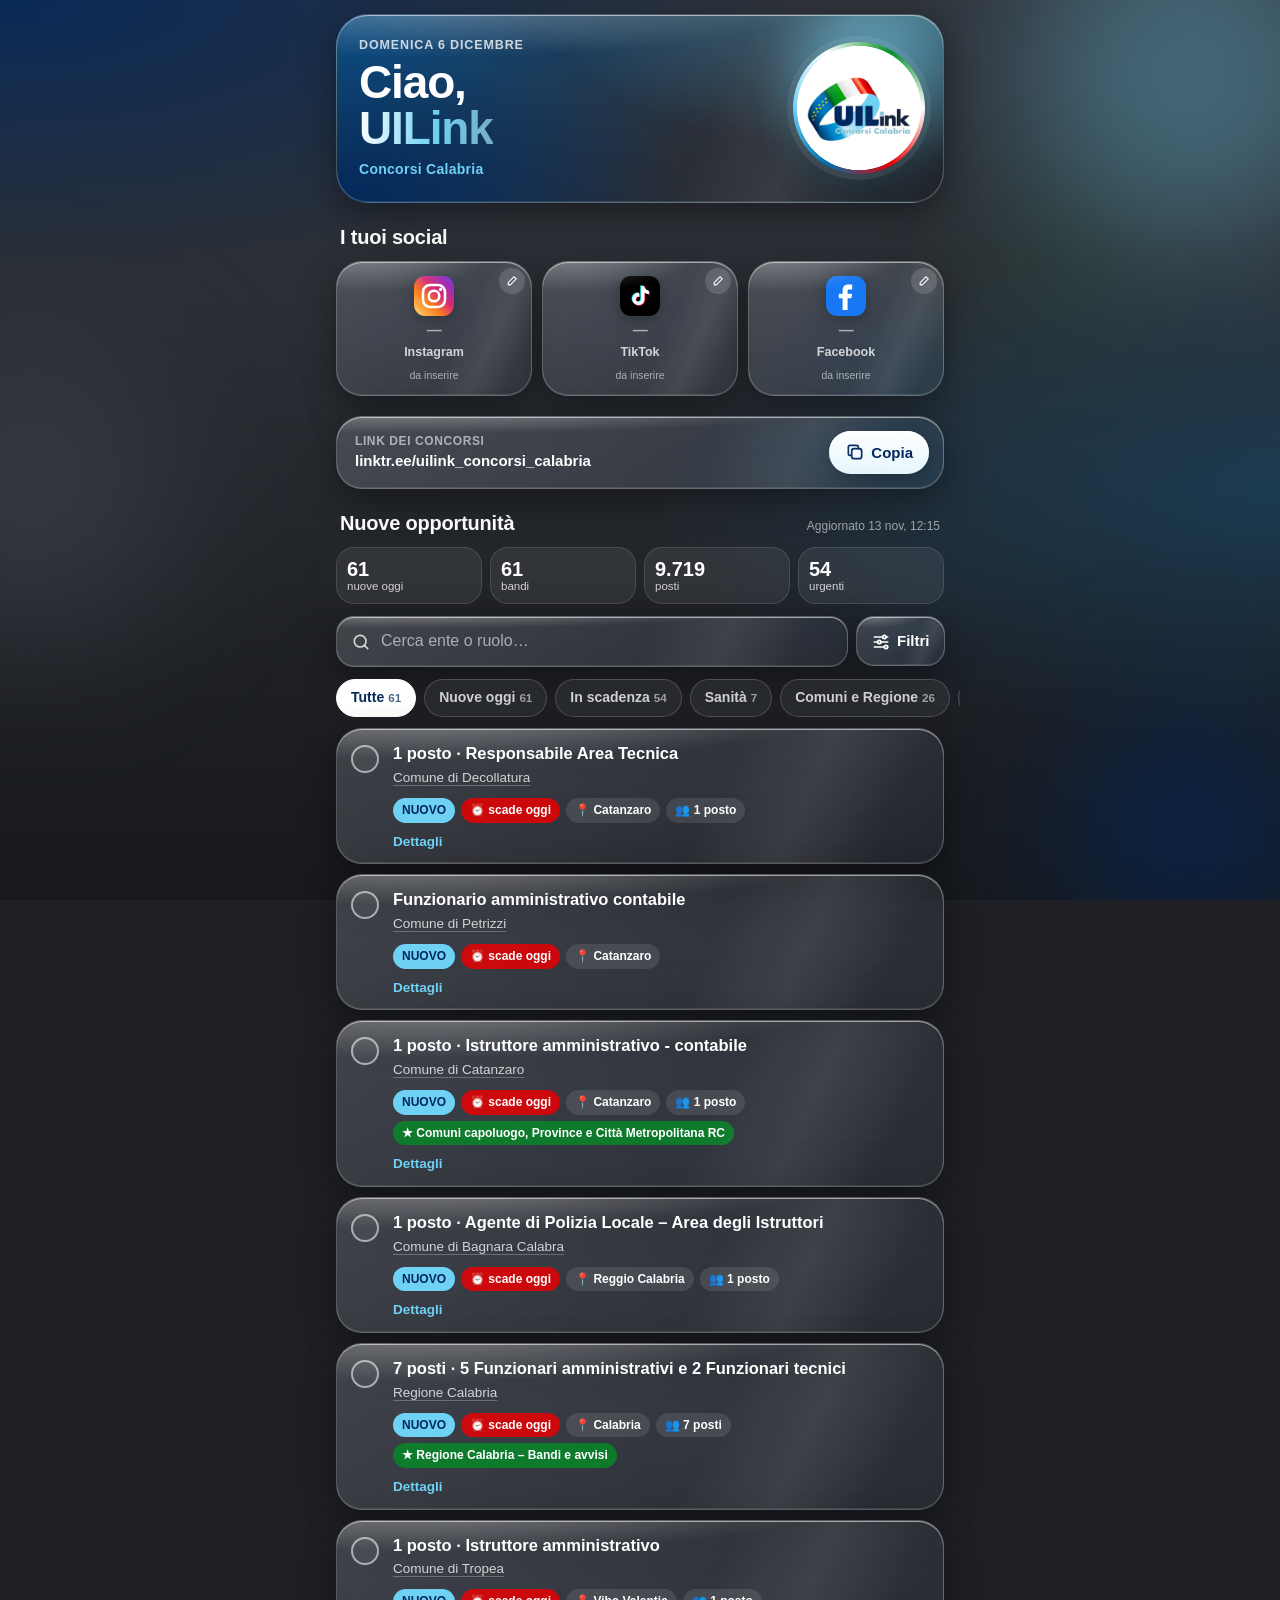
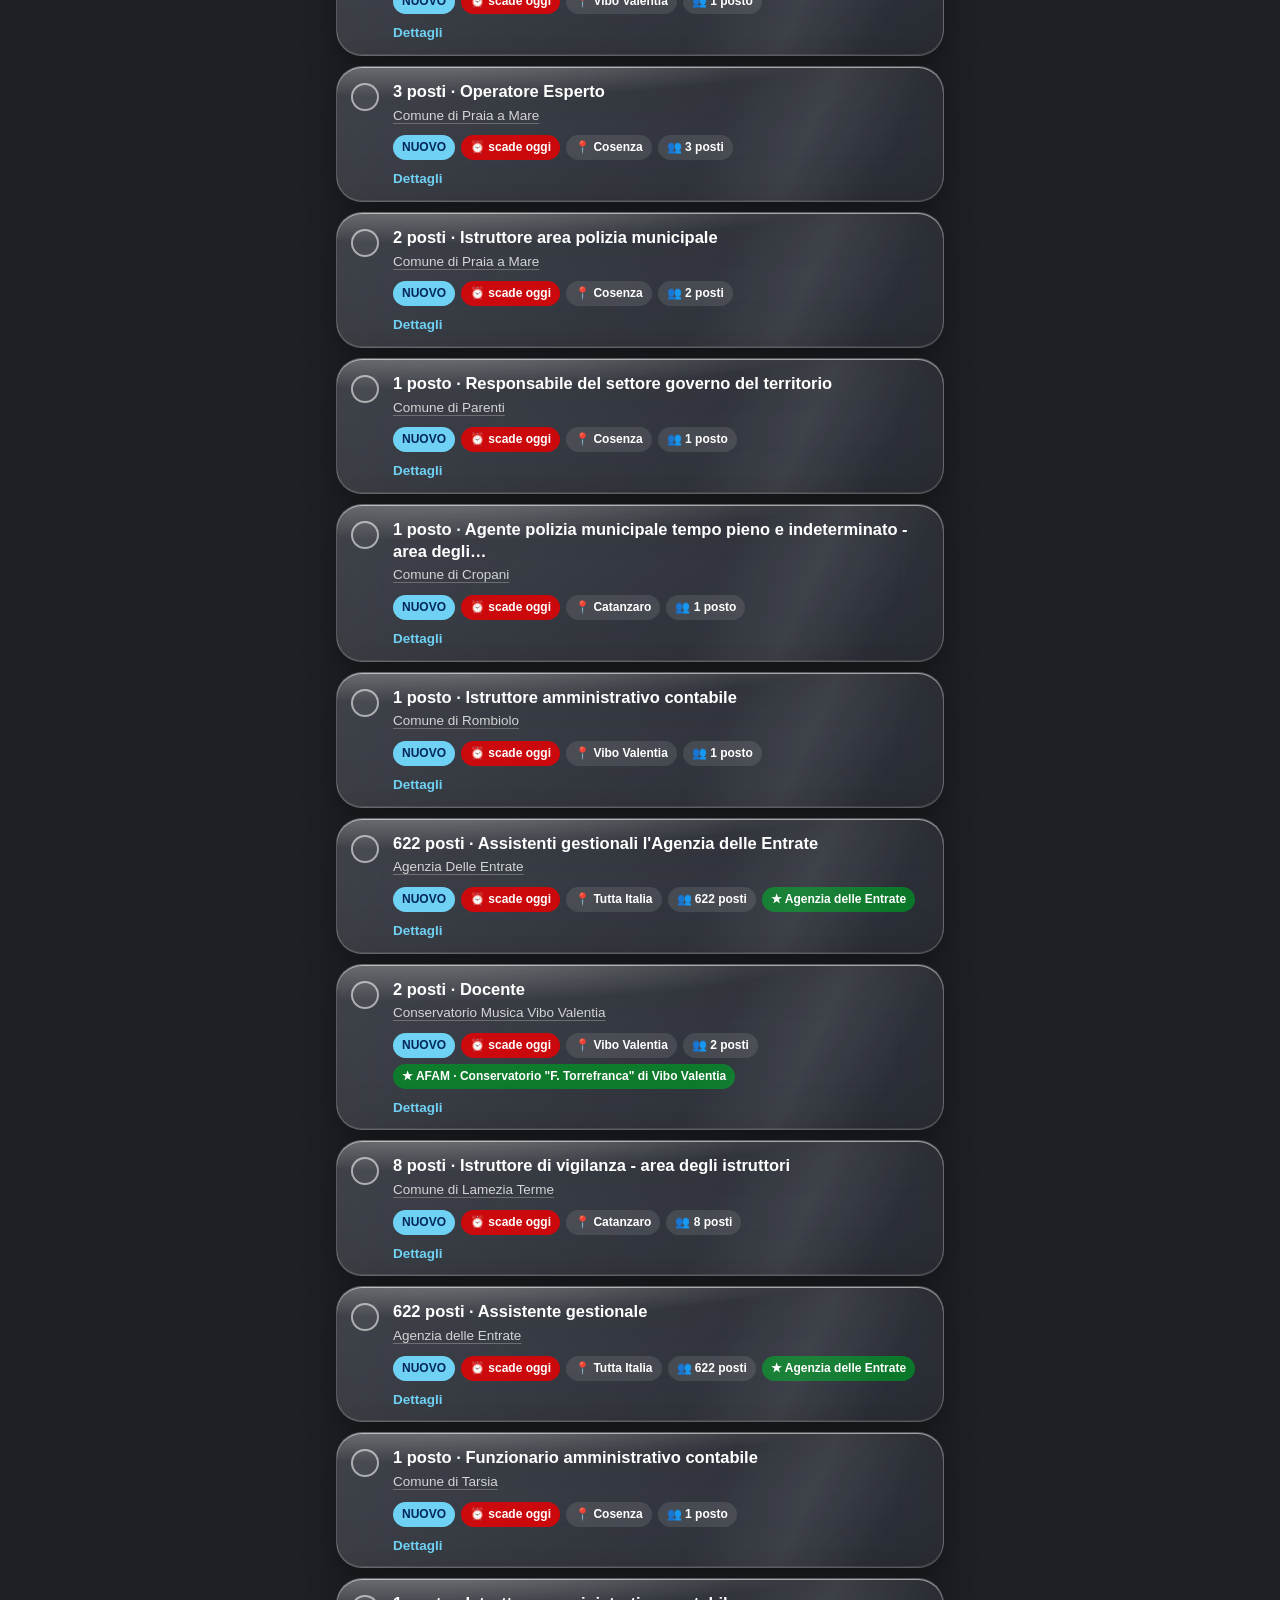
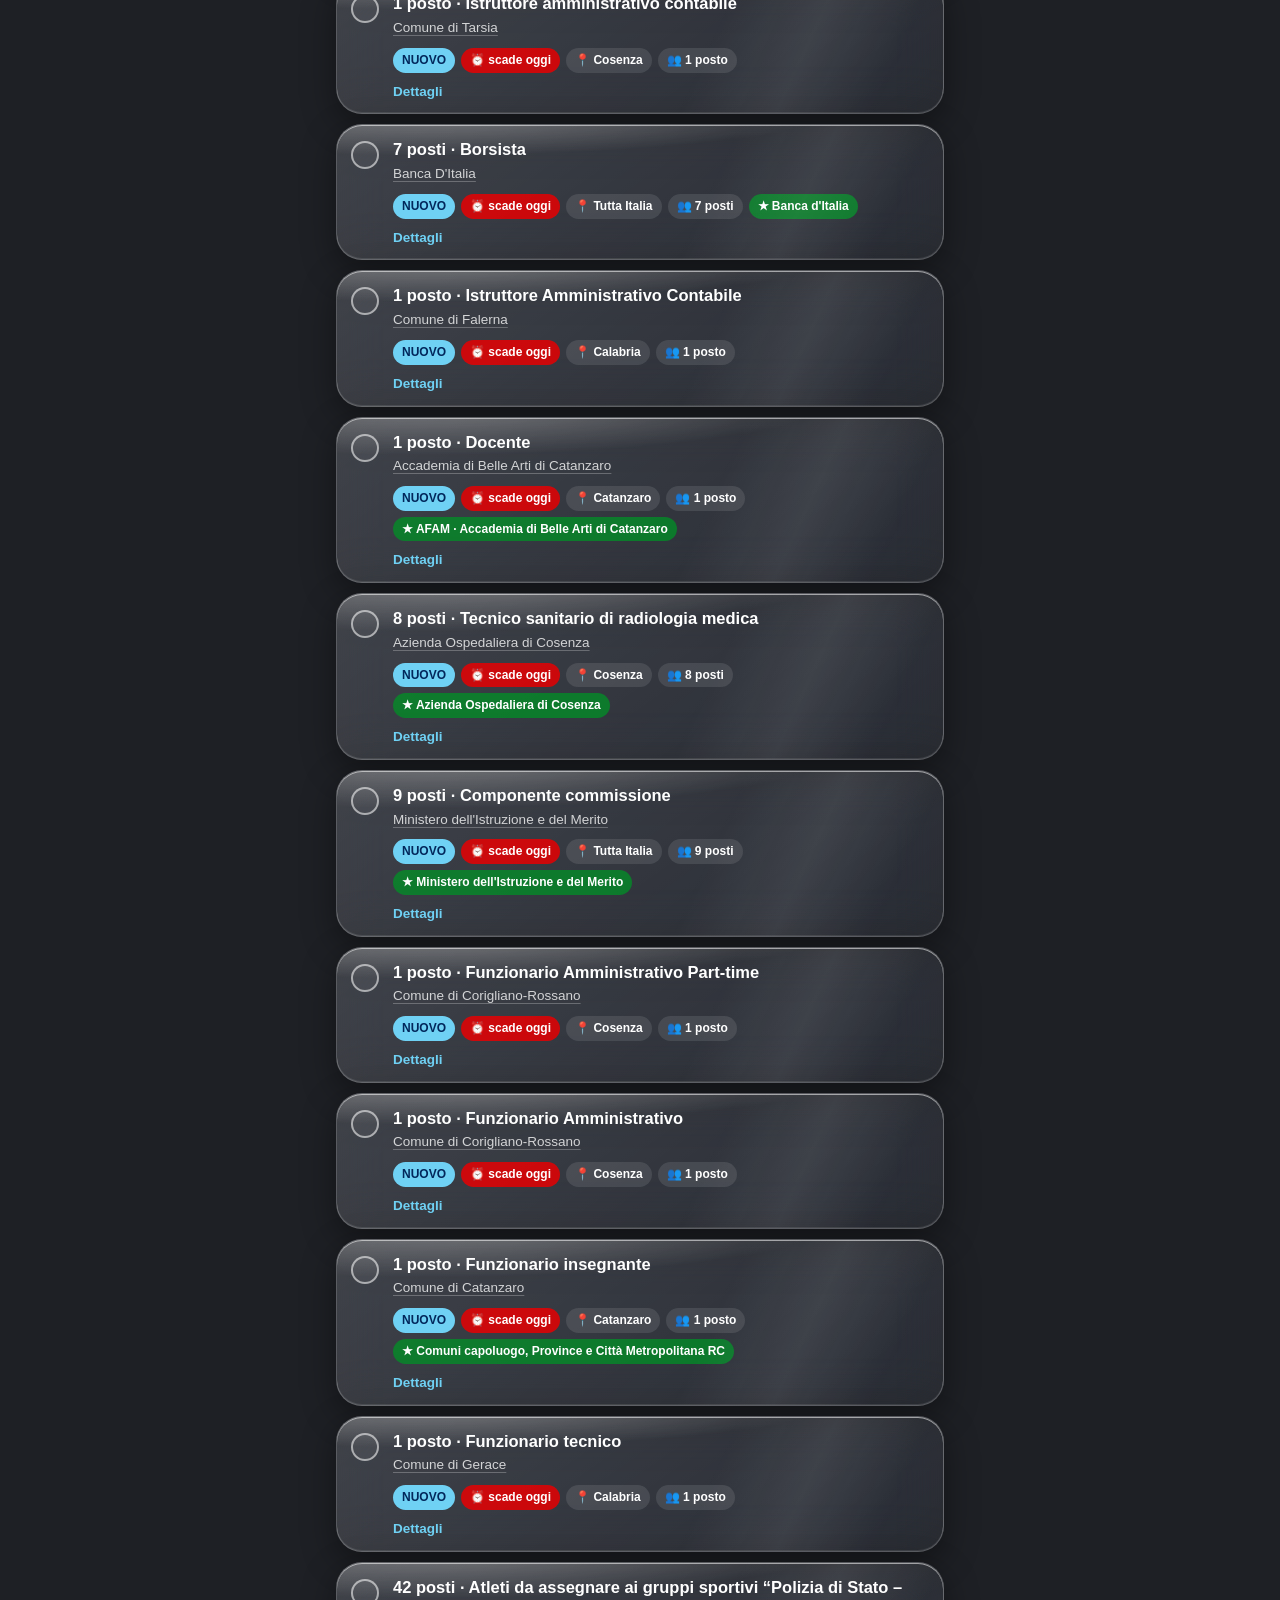
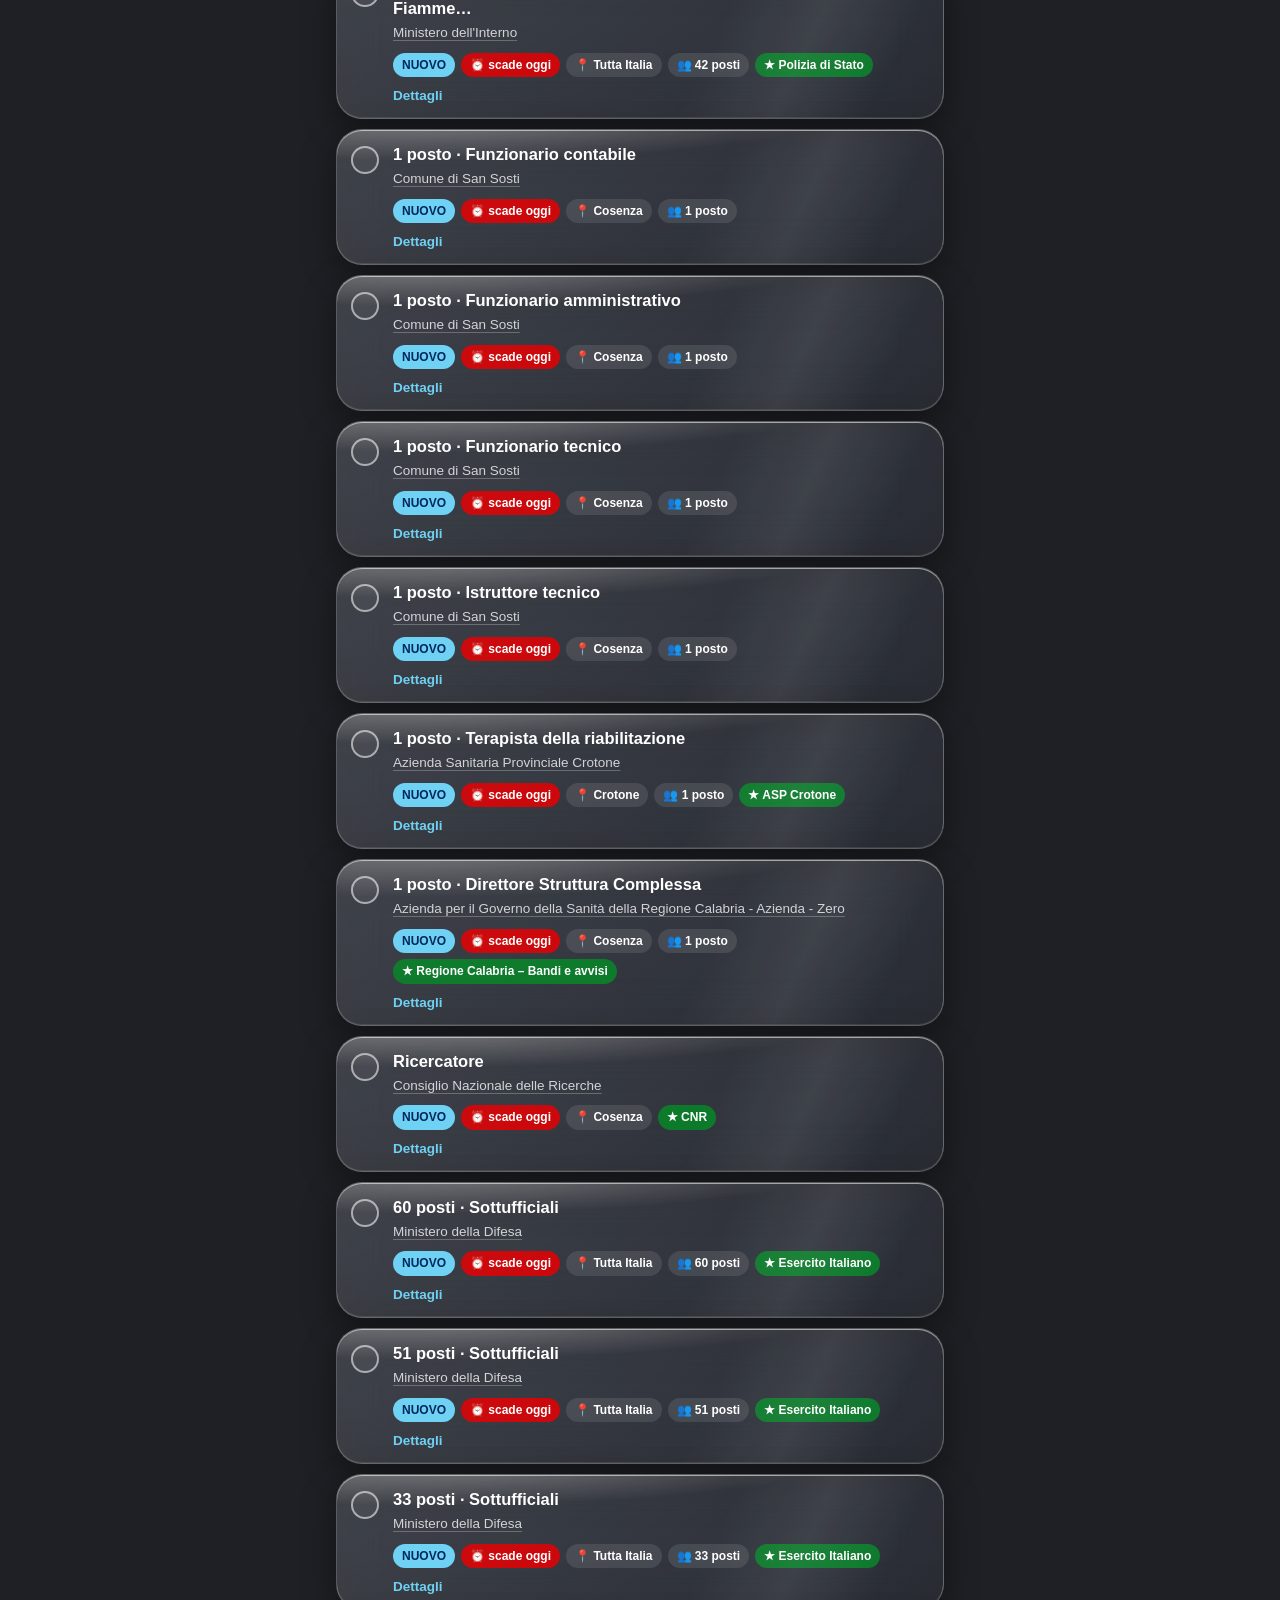
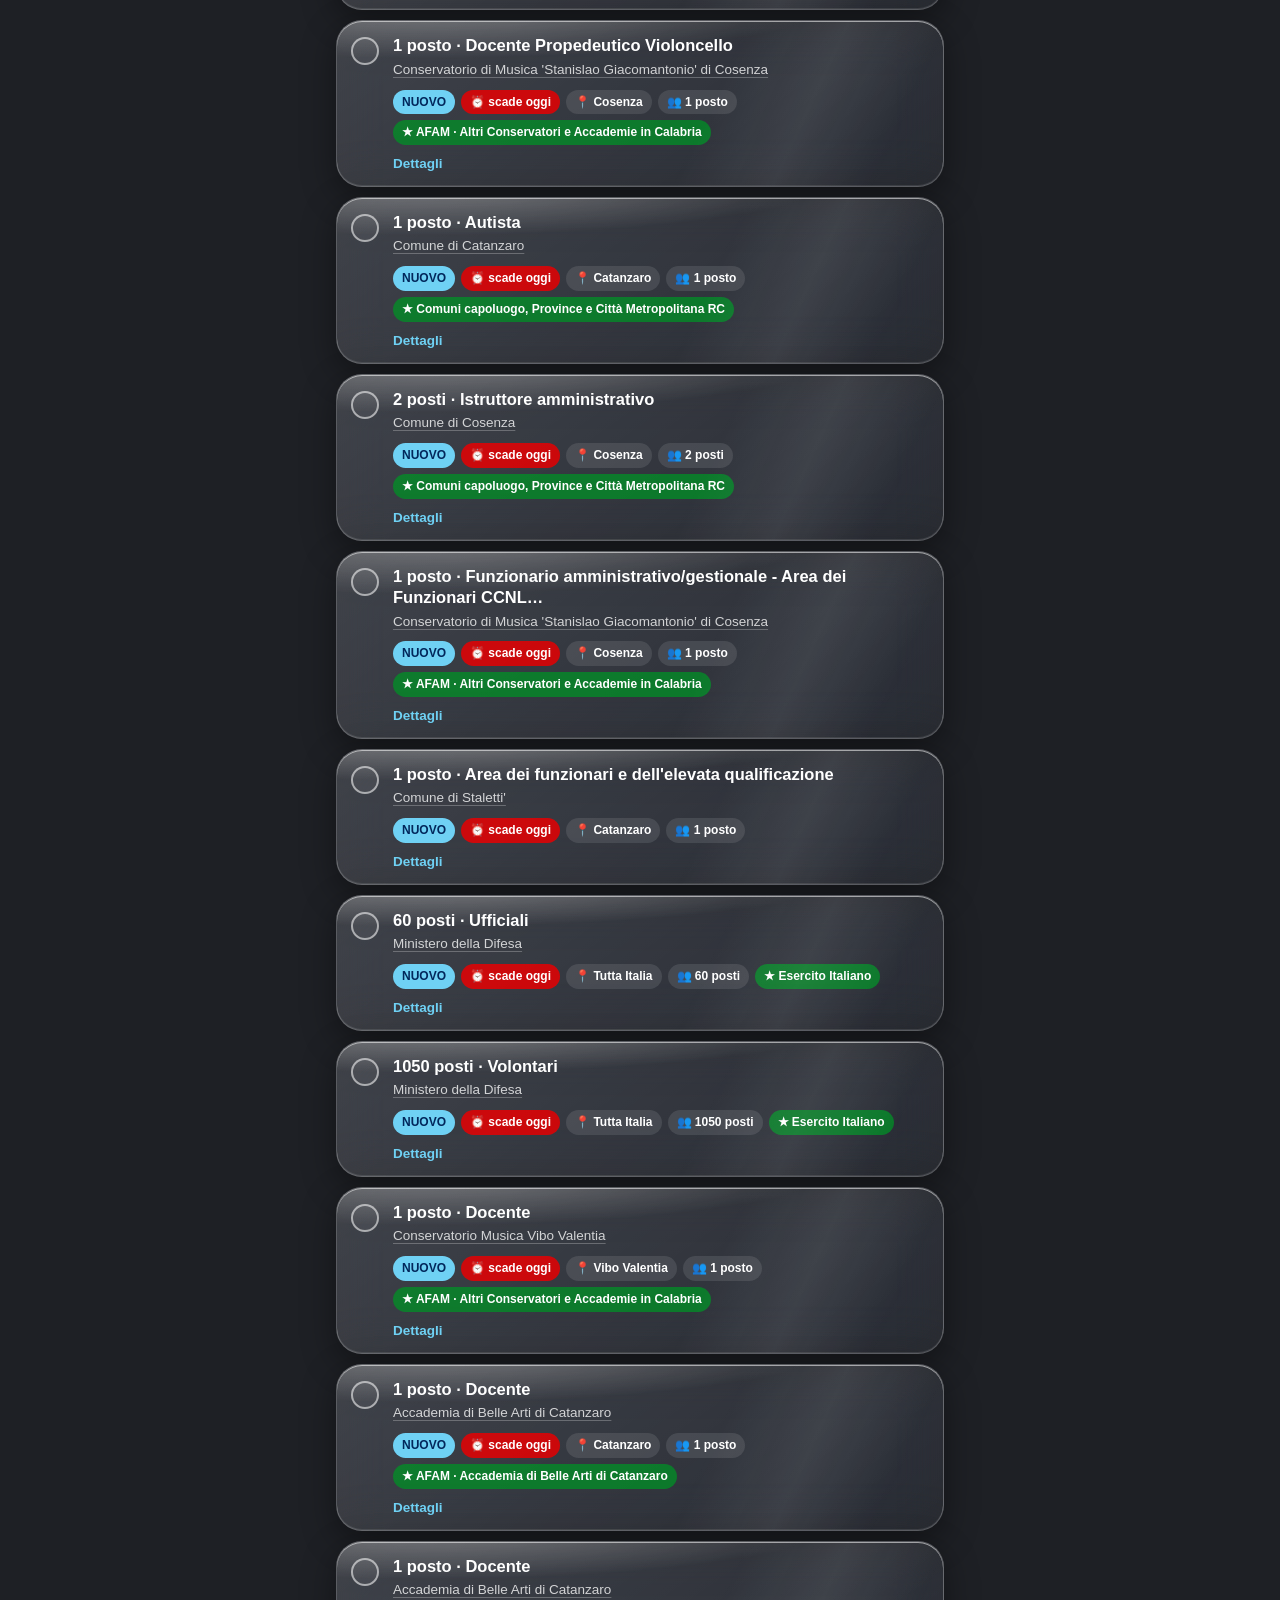
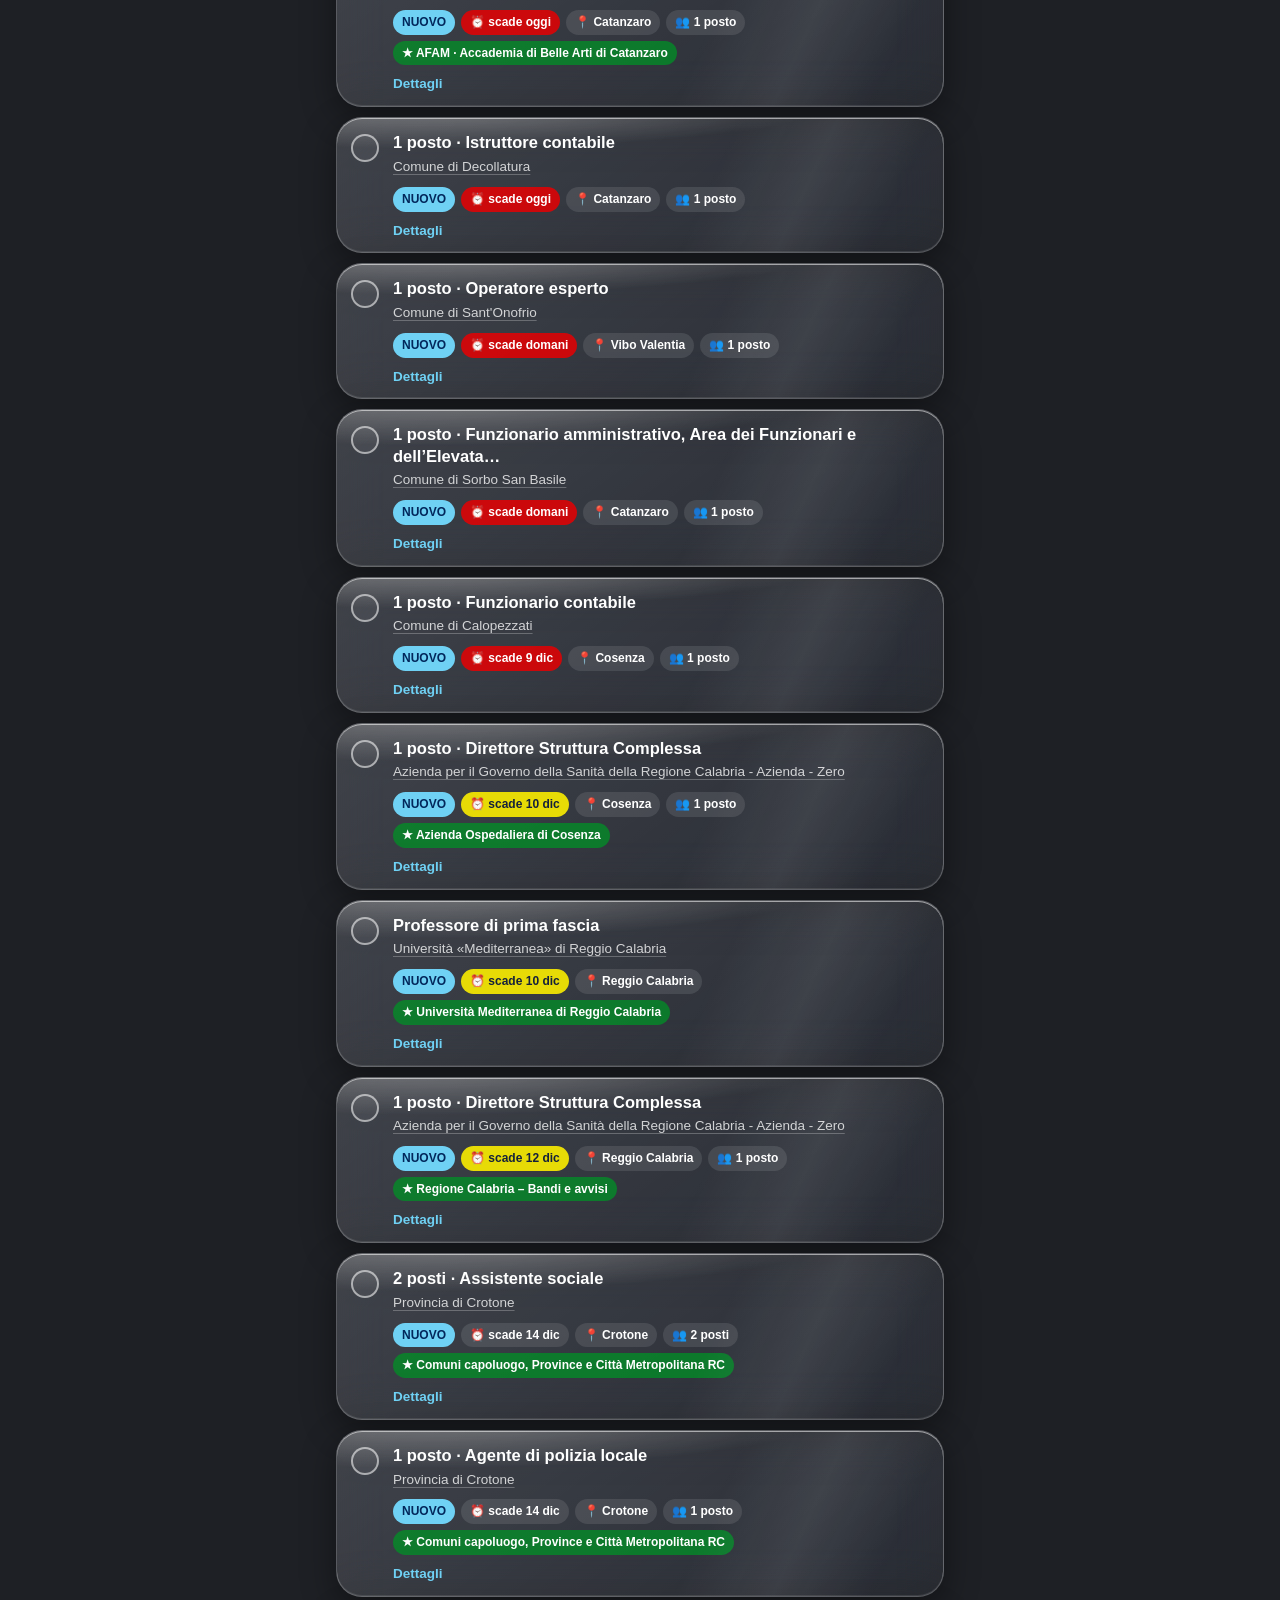
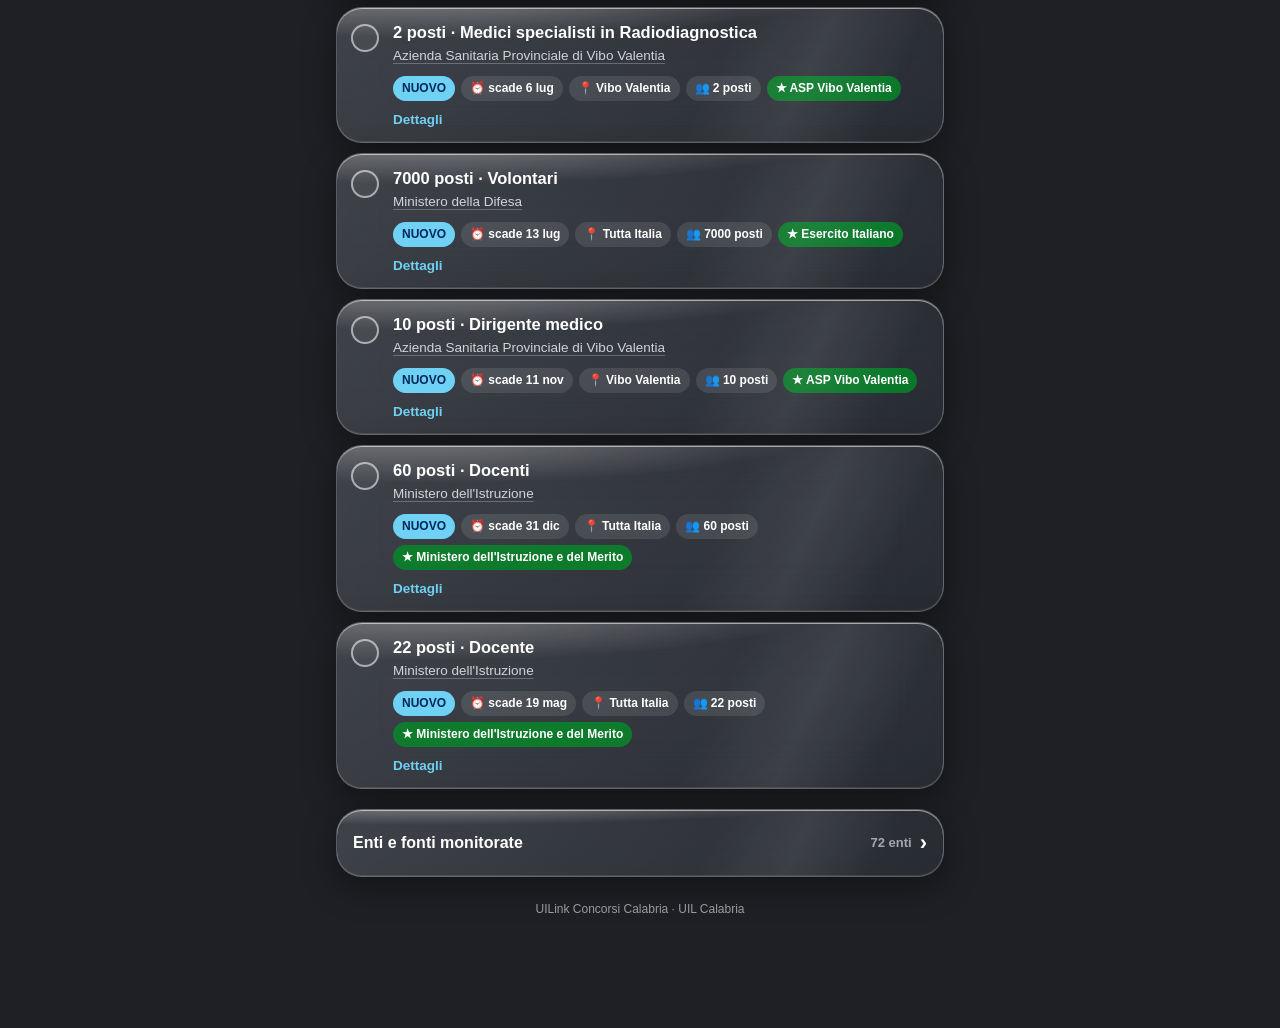
==== commit 6674c5e9: "Messaggio a comparsa completamente nascosto sotto la Dynamic Island Co-Authored-By: Claude Opus 5.5 " ====
--- a/index.html
+++ b/index.html
@@ -13,7 +13,7 @@
   <link rel="apple-touch-icon" href="icons/apple-touch-icon.png">
   <link rel="icon" type="image/png" href="icons/icon-192.png">
   <link rel="manifest" href="manifest.webmanifest">
-  <link rel="stylesheet" href="styles.css">
+  <link rel="stylesheet" href="styles.css?v=5">
 </head>
 <body>
   <!-- sfondo animato -->
@@ -154,6 +154,6 @@
 
   <div class="toast" id="toast" role="status" aria-live="polite"></div>
 
-  <script src="app.js"></script>
+  <script src="app.js?v=5"></script>
 </body>
 </html>
--- a/styles.css
+++ b/styles.css
@@ -280,11 +280,12 @@
 /* ---------- toast ---------- */
 .toast {
   position: fixed; left: 50%; top: calc(var(--safe-t) + 14px); z-index: 50;
-  transform: translate(-50%, -140%); transition: transform .3s cubic-bezier(.2, .9, .3, 1);
+  transform: translate(-50%, calc(-100% - var(--safe-t) - 40px)); opacity: 0; visibility: hidden; pointer-events: none;
+  transition: transform .3s cubic-bezier(.2, .9, .3, 1), opacity .2s ease, visibility 0s linear .3s;
   padding: 10px 18px; border-radius: 999px; font-weight: 700; font-size: 14.5px;
   background: rgba(255, 255, 255, .92); color: var(--navy); box-shadow: 0 8px 24px rgba(0, 0, 0, .3);
 }
-.toast.show { transform: translate(-50%, 0); }
+.toast.show { transform: translate(-50%, 0); opacity: 1; visibility: visible; transition: transform .3s cubic-bezier(.2, .9, .3, 1), opacity .2s ease, visibility 0s; }
 
 @media (min-width: 560px) { .hello h1 { font-size: 46px; } .logo-round { width: 132px; height: 132px; } }
 /* schermi stretti (iPhone mini/SE) */
